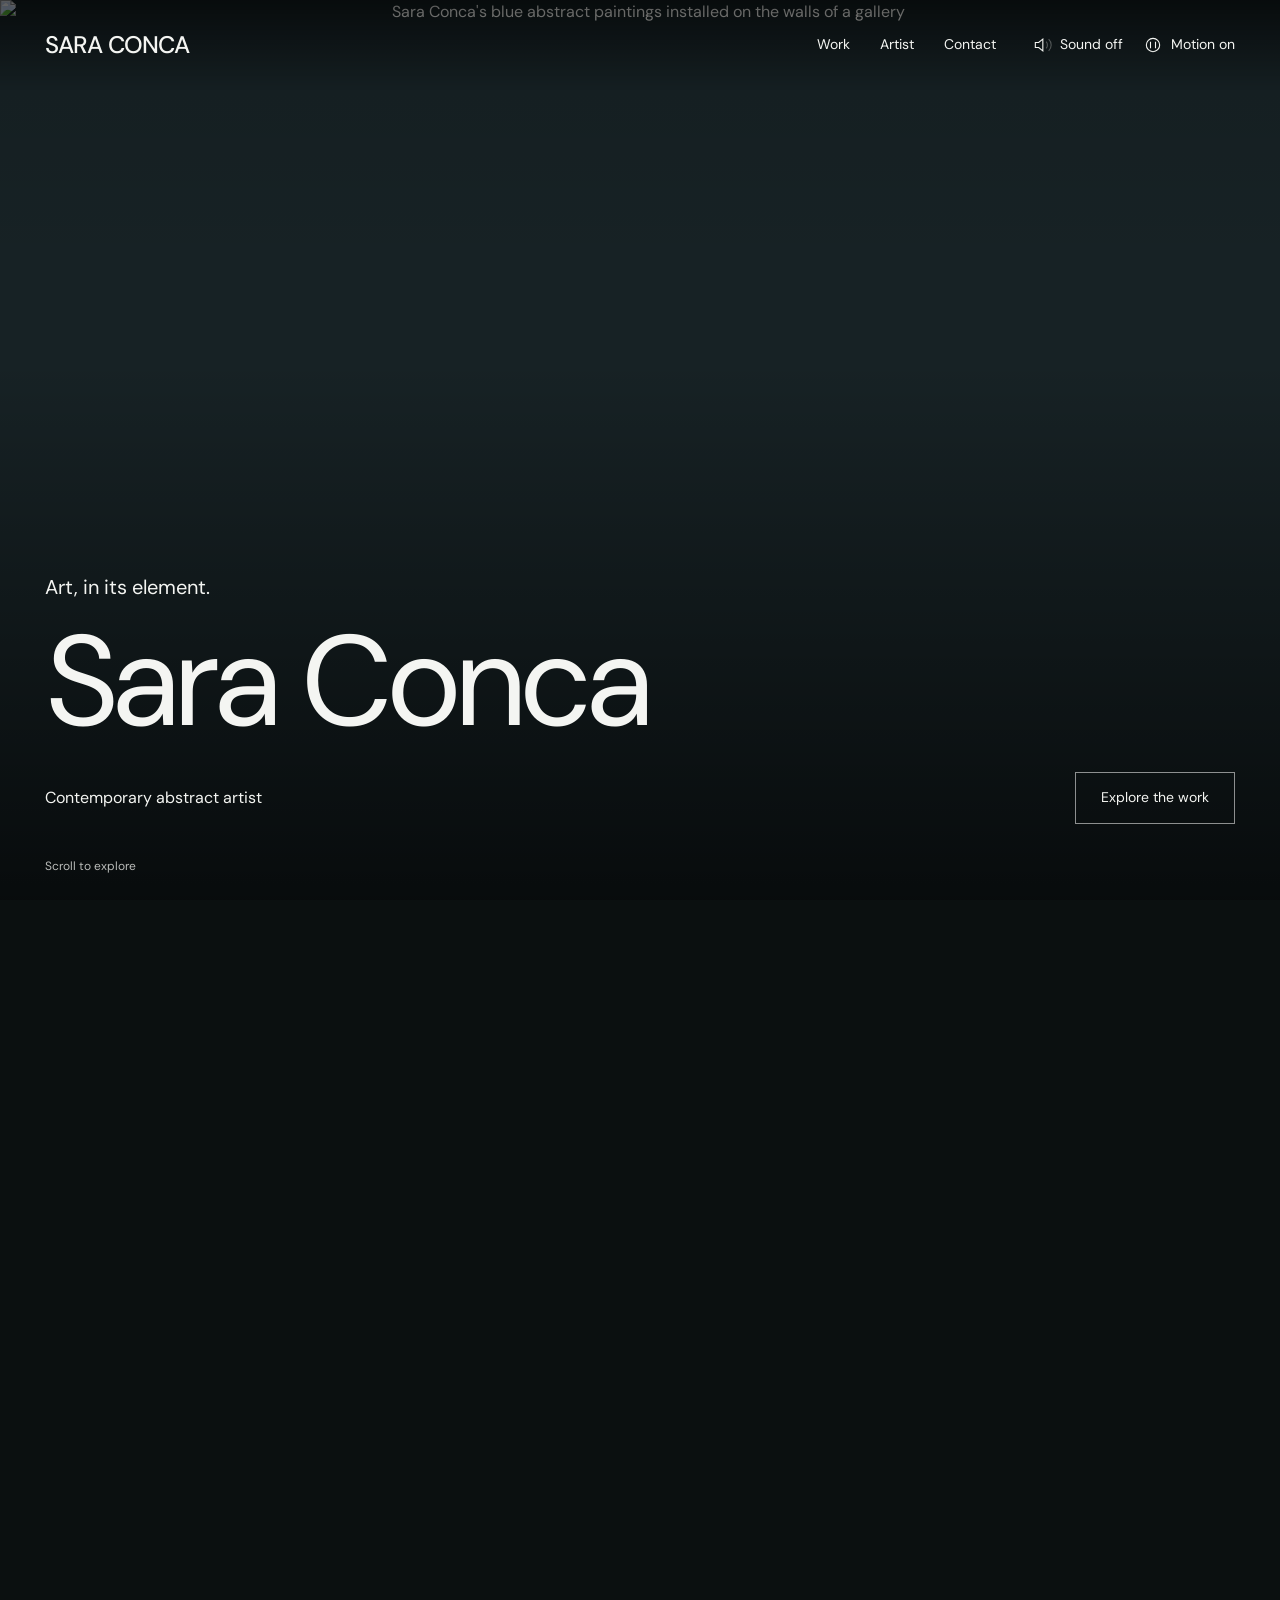
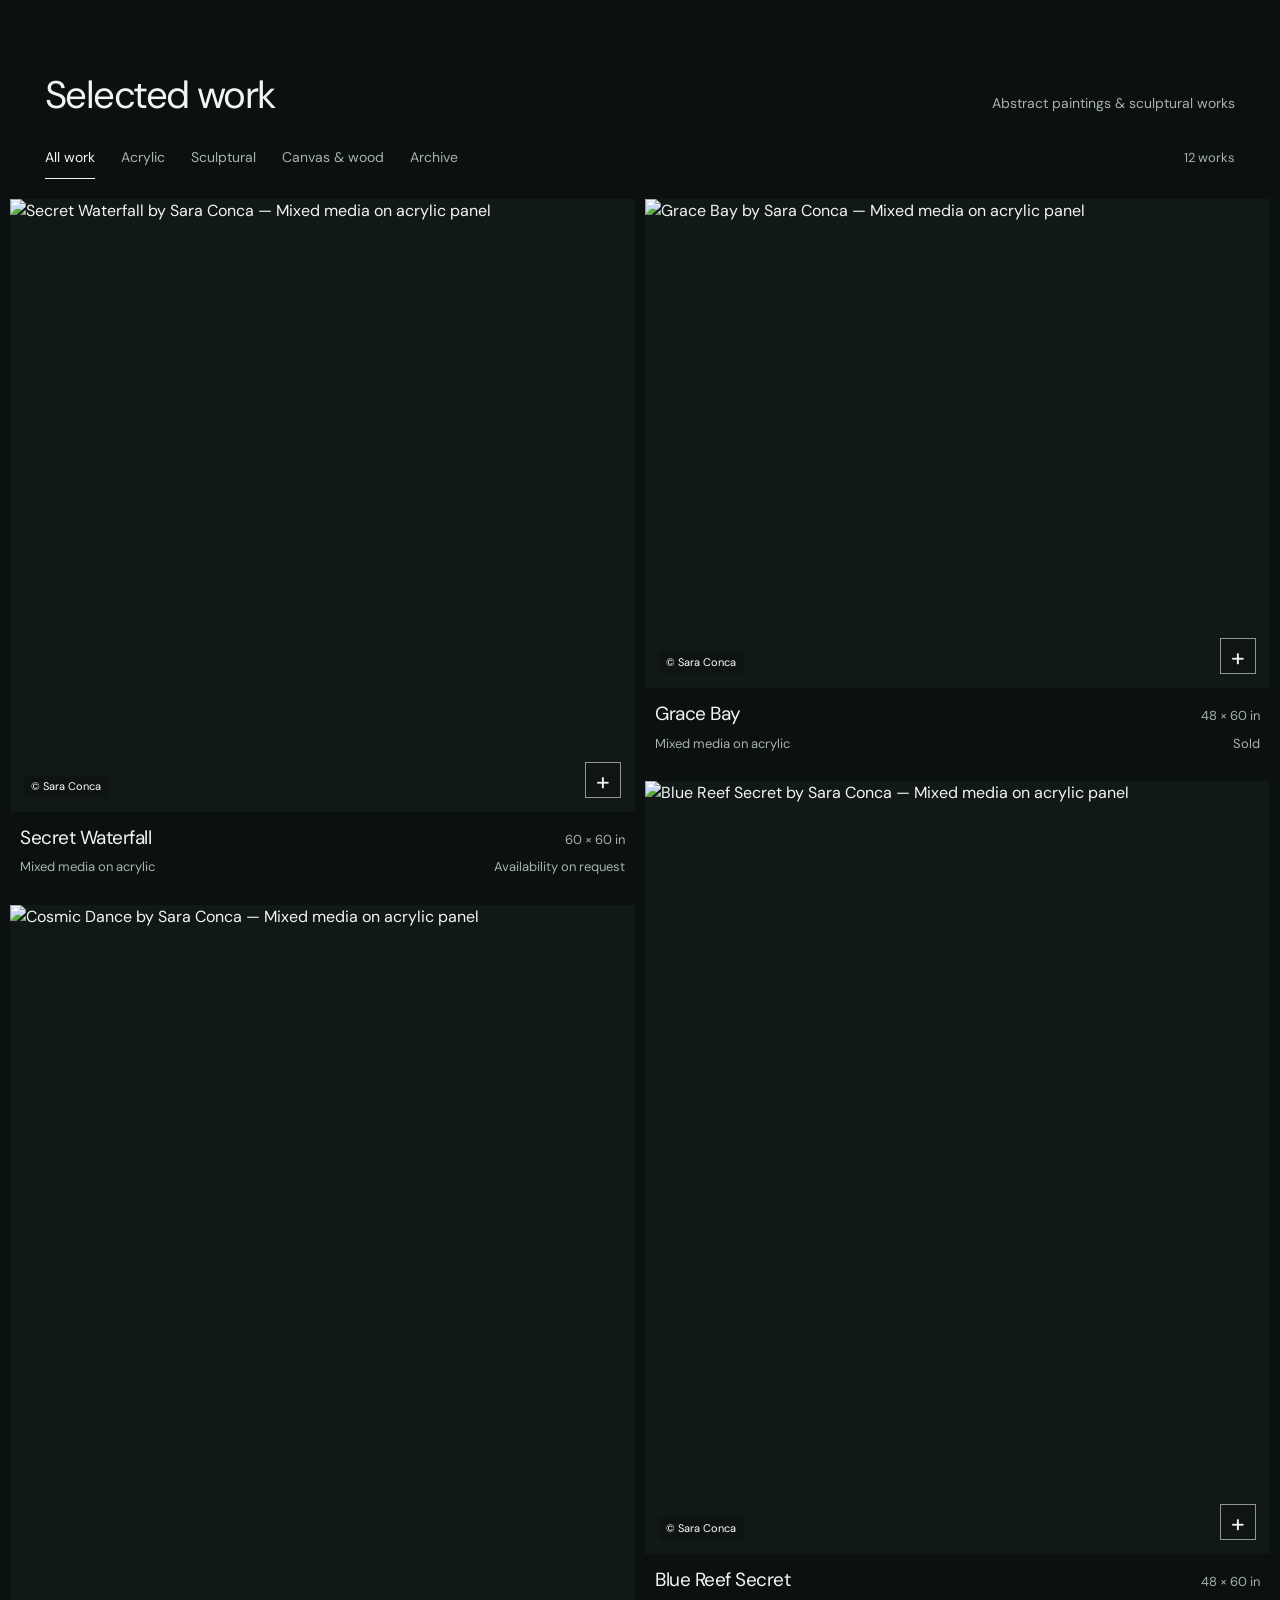
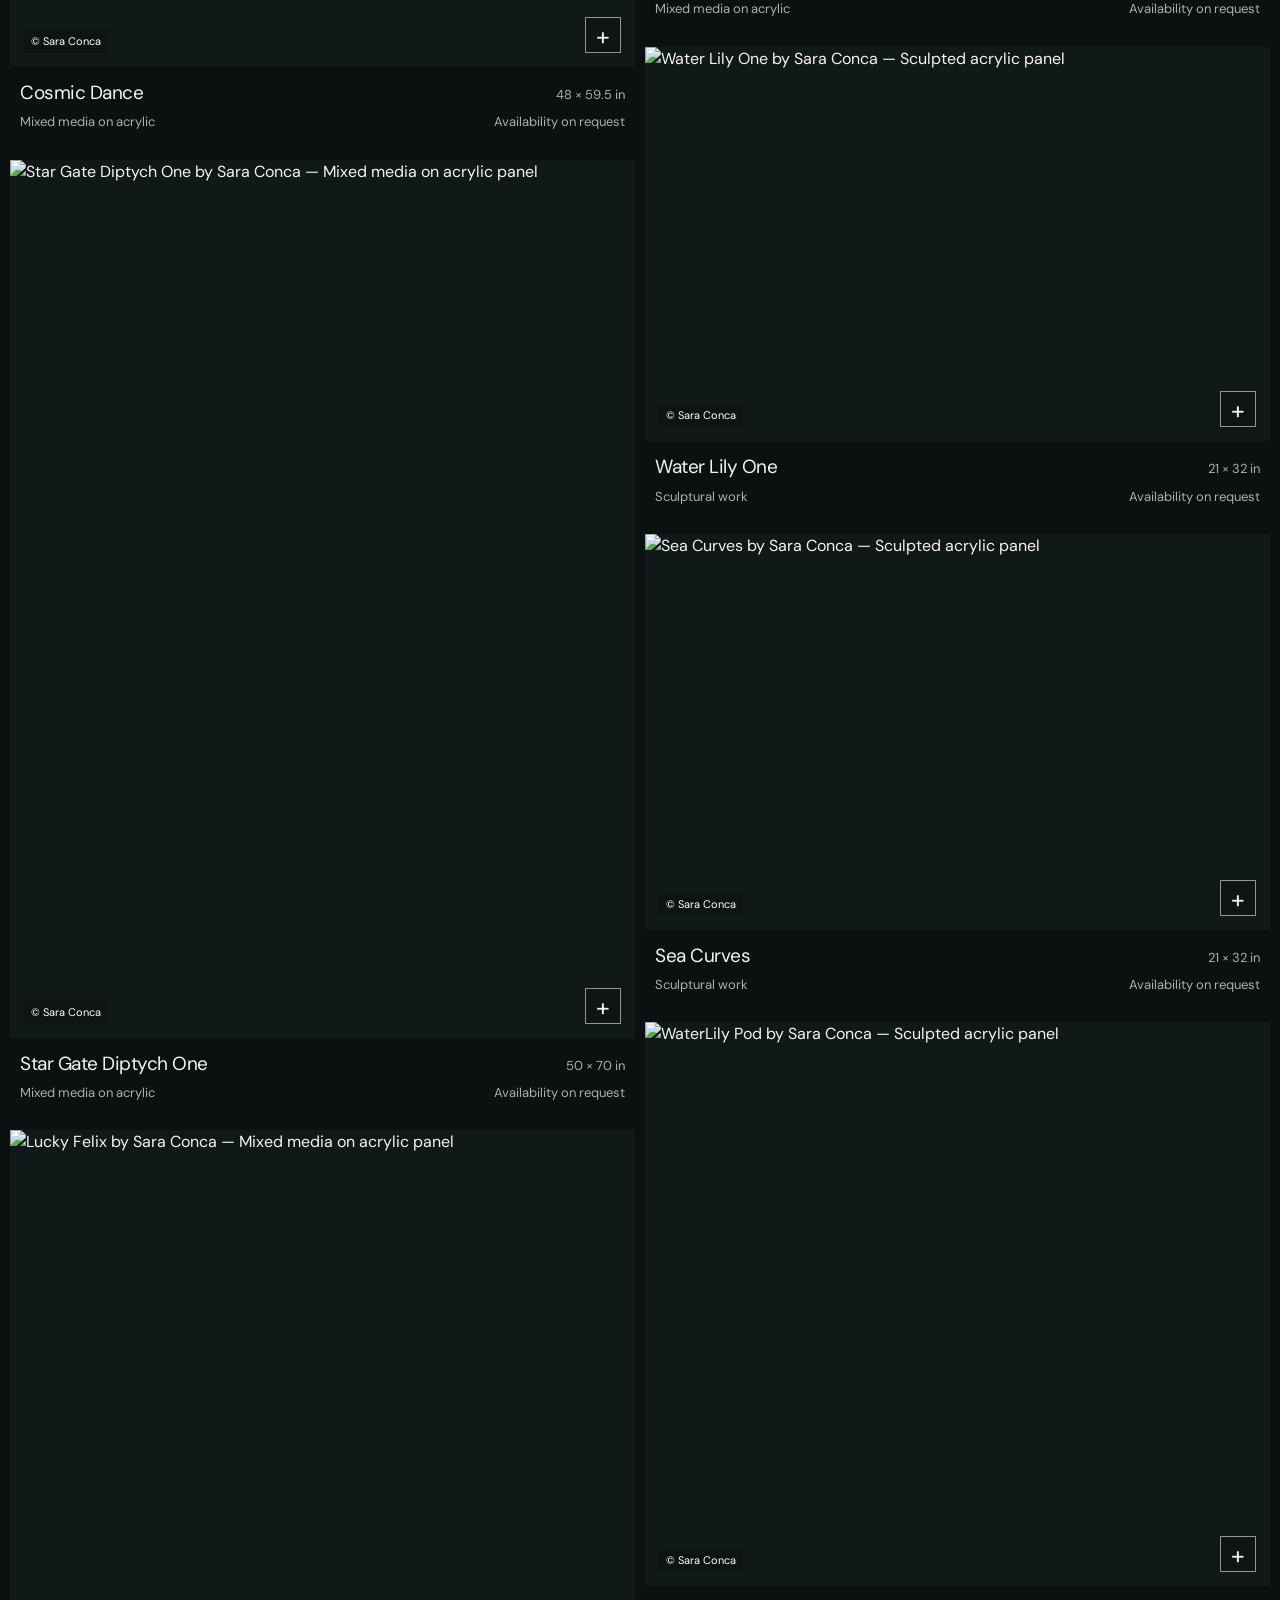
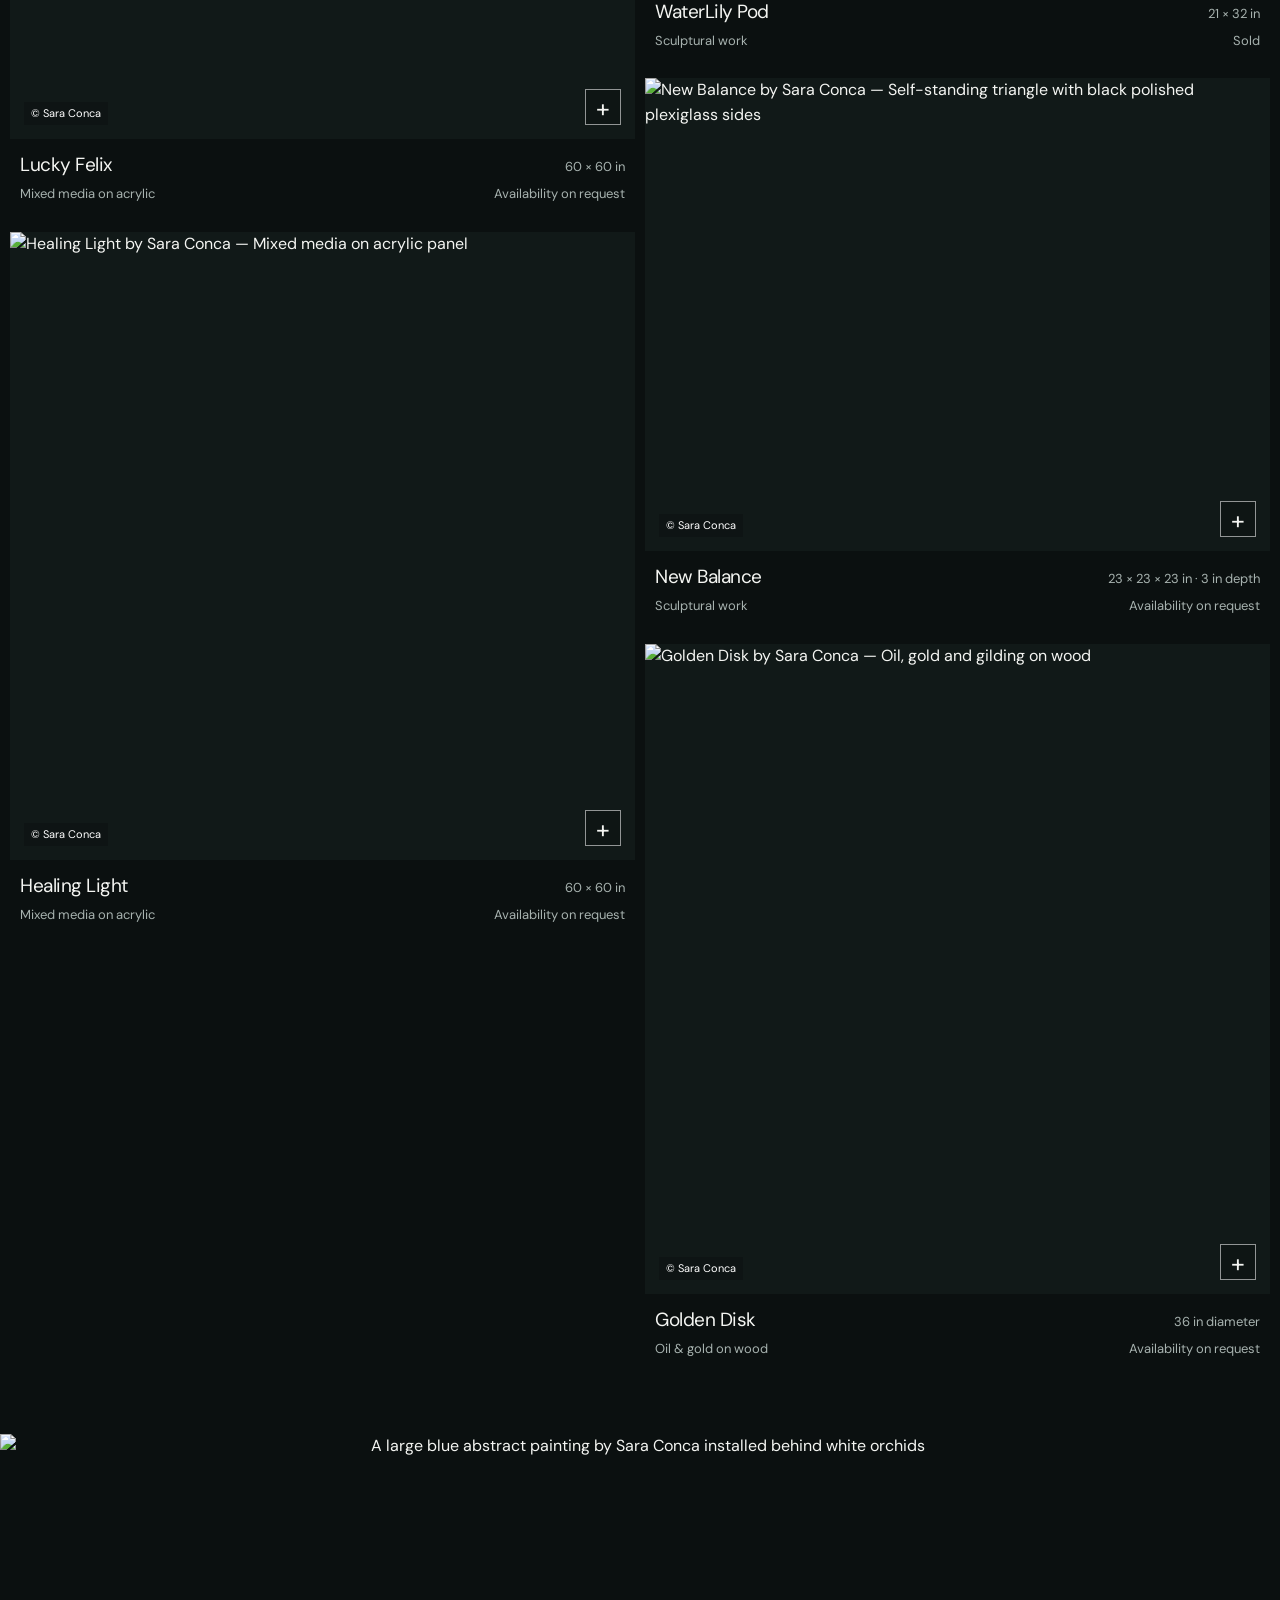
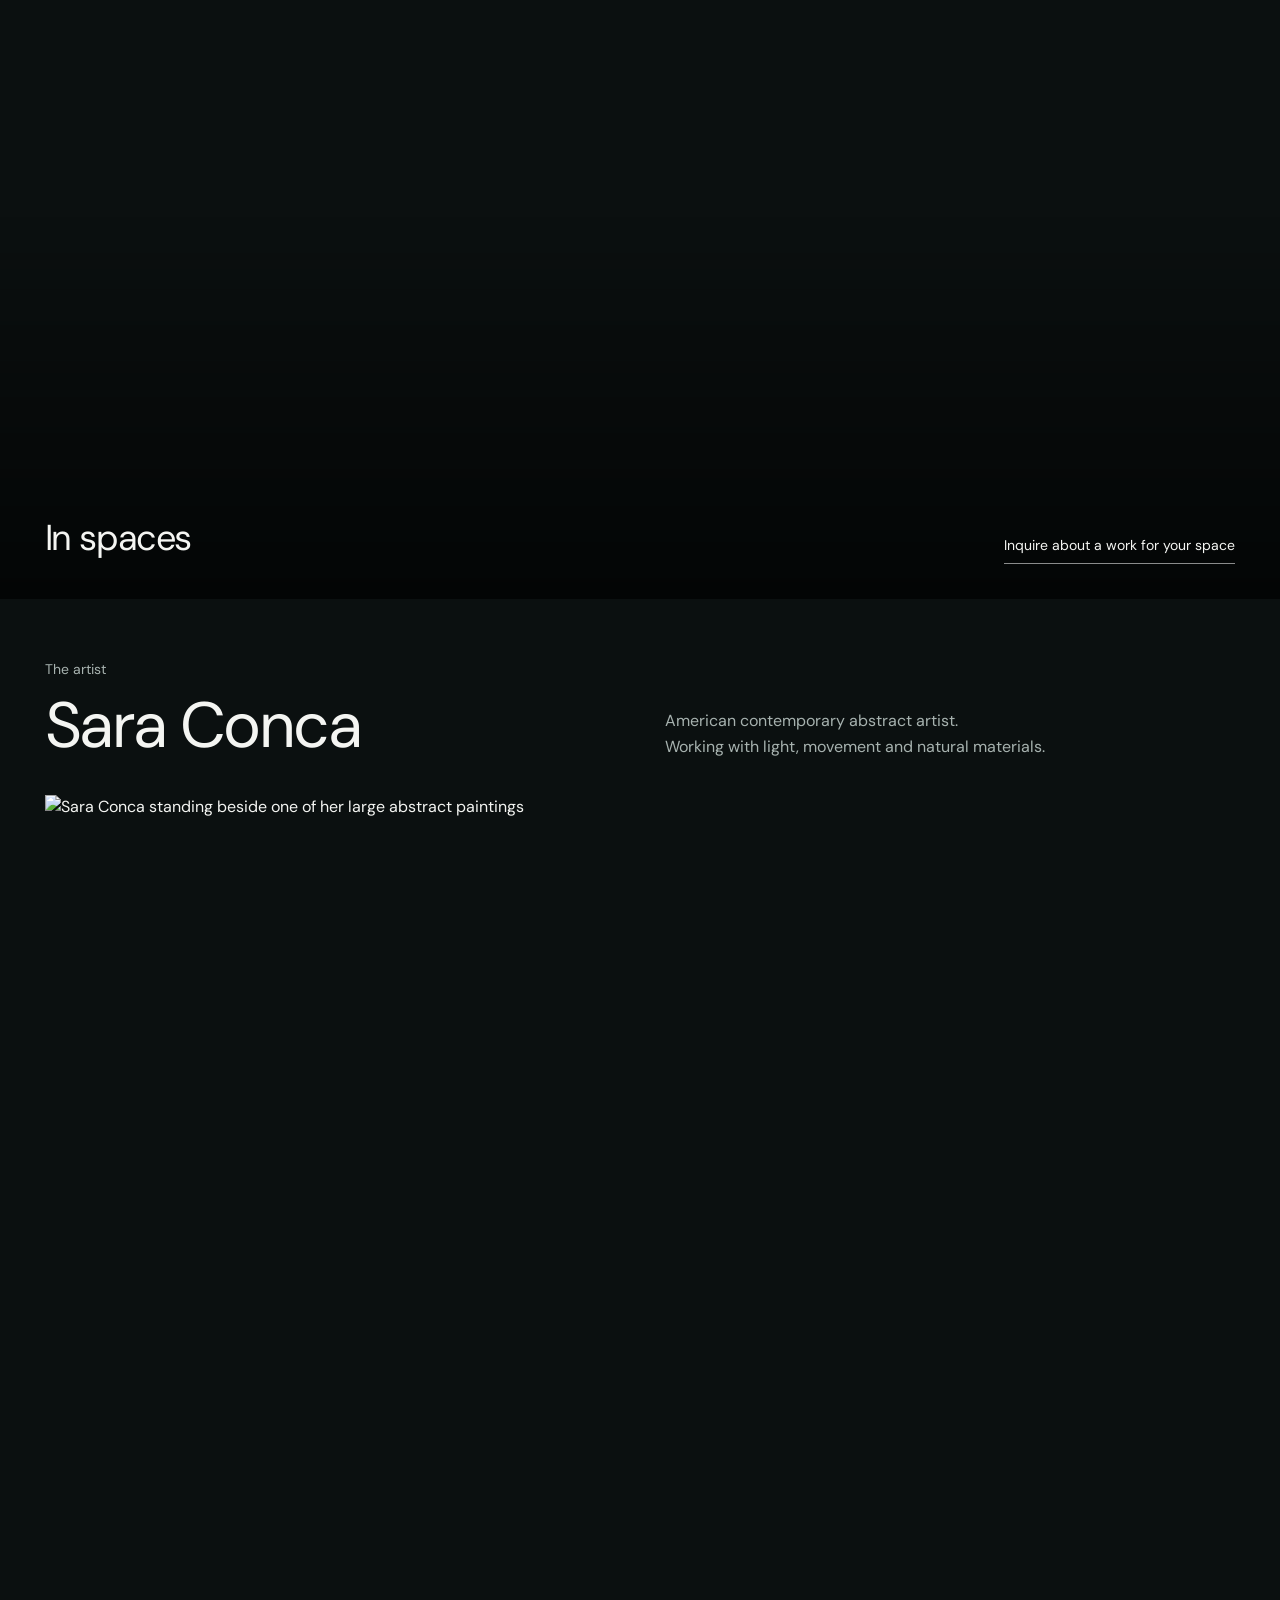
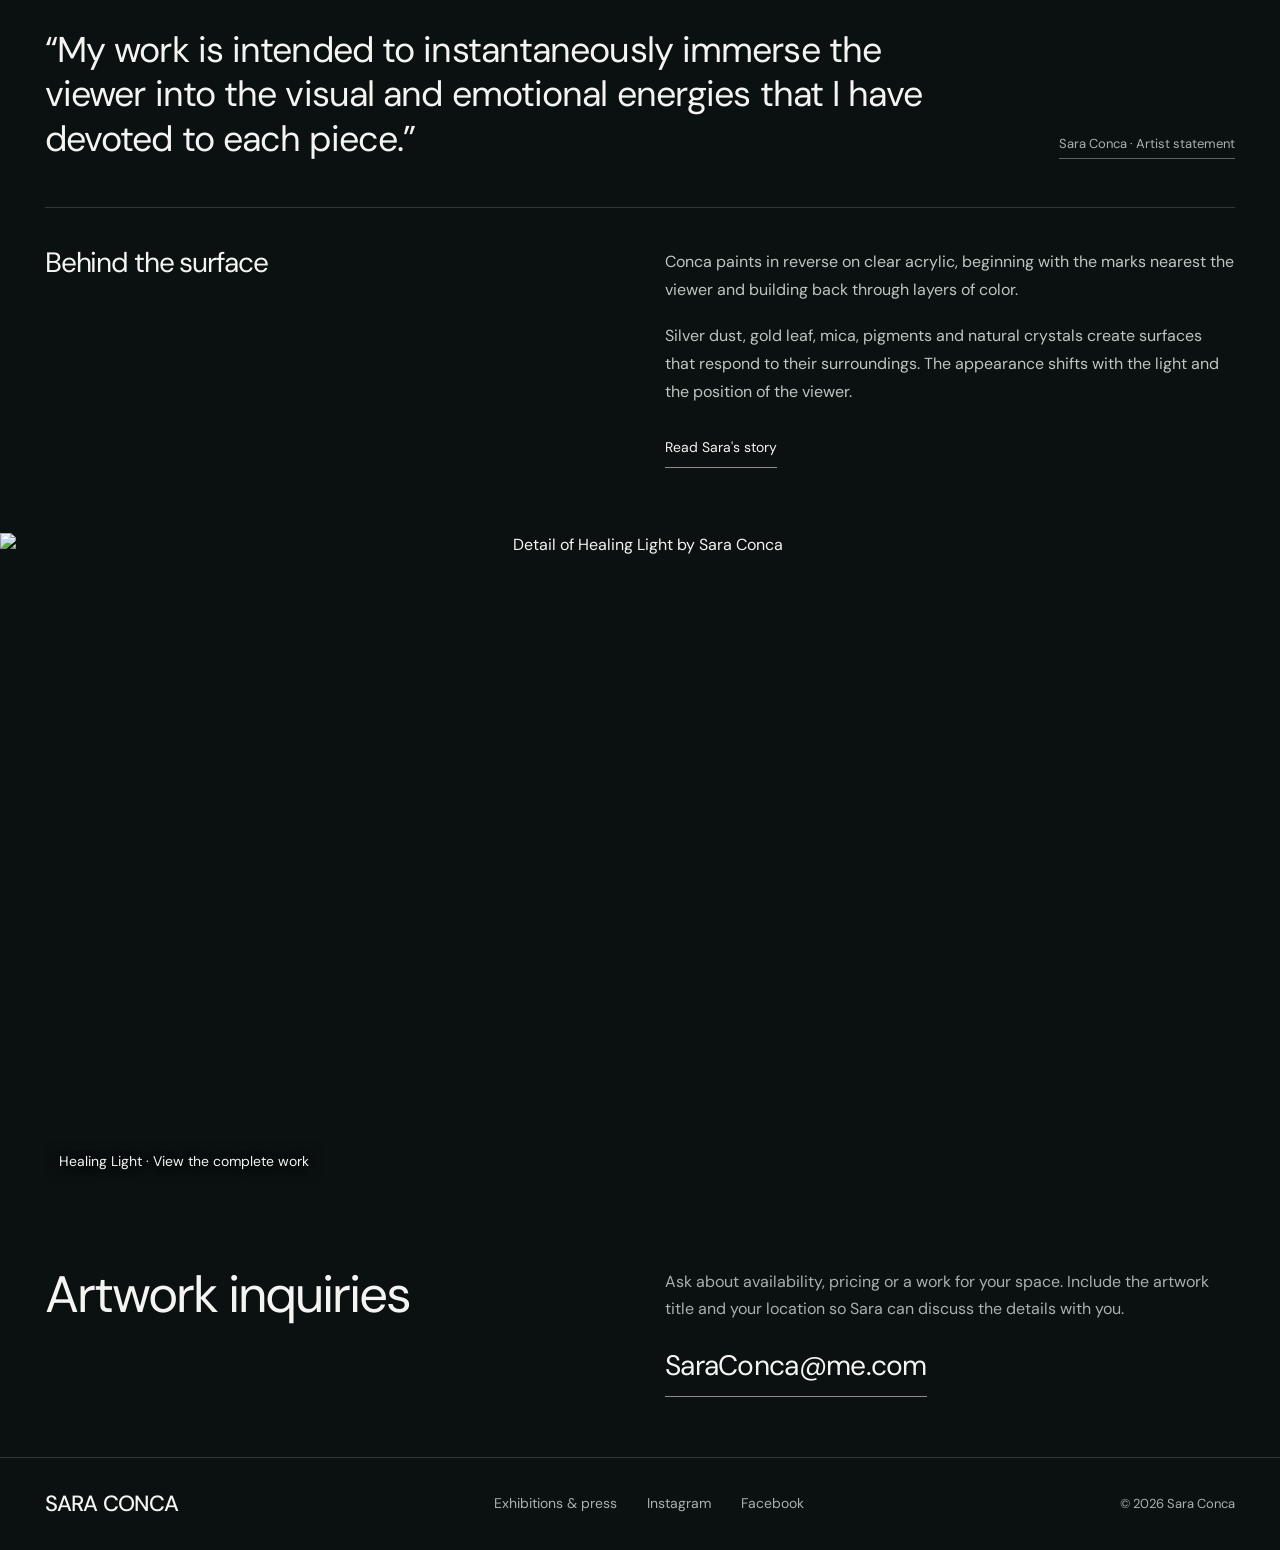
==== docs/index.html @ 4636fa5e "Add Sara Conca gallery preview and artwork pages" ====
<!doctype html>
<html lang="en" data-motion="on">
<head>
  <meta charset="UTF-8">
  <meta name="viewport" content="width=device-width, initial-scale=1">
  <meta name="theme-color" content="#0b1010">
  <title>Sara Conca | Contemporary Abstract & Mixed Media Art</title>
  <meta name="description" content="Explore contemporary abstract paintings, mixed media on acrylic and sculptural works by Sara Conca. View artwork details and inquire about availability.">
  <meta name="robots" content="noindex, follow">
  <meta property="og:title" content="Sara Conca | Contemporary Abstract & Mixed Media Art">
  <meta property="og:description" content="Explore Sara Conca's paintings, materials and installations. View individual works and inquire directly.">
  <meta property="og:type" content="website">
  <meta property="og:image" content="https://presidente49.github.io/sara-conca-gallery-preview/assets/artwork/installation.jpg">
  <meta property="og:url" content="https://presidente49.github.io/sara-conca-gallery-preview/">
  <meta name="twitter:card" content="summary_large_image">
  <link rel="icon" href="assets/favicon.svg" type="image/svg+xml">
  <link rel="preload" href="assets/artwork/installation.jpg" as="image" fetchpriority="high">
  <link rel="stylesheet" href="styles.css">
  <script type="module" src="app.js"></script>
</head>
<body>
  <a class="skip-link" href="#works">Skip to the work</a>
  <header class="site-header" id="site-header">
    <a class="wordmark" href="#top" aria-label="Sara Conca home">SARA CONCA</a>
    <nav class="desktop-nav" aria-label="Main navigation"><a href="#works">Work</a><a href="#artist">Artist</a><a href="#contact">Contact</a></nav>
    <div class="header-tools">
      <button class="sound-toggle" id="sound-toggle" aria-label="Play gallery soundtrack" aria-pressed="false"><svg viewBox="0 0 24 24" aria-hidden="true"><path d="M4 9v6h4l5 4V5L8 9H4Z"/><path class="sound-waves" d="M17 8c2 2 2 6 0 8m3-11c4 4 4 10 0 14"/></svg><span id="sound-label">Sound off</span></button>
      <button id="motion-toggle" class="motion-toggle" aria-pressed="true" aria-label="Turn motion off"><svg viewBox="0 0 24 24" aria-hidden="true"><circle cx="12" cy="12" r="8"/><path d="M9 8v8m6-8v8"/></svg><span id="motion-label">Motion on</span></button>
      <button class="menu-toggle" id="menu-toggle" aria-label="Open navigation" aria-expanded="false" aria-controls="mobile-menu"><span></span><span></span></button>
    </div>
  </header>
  <div class="mobile-menu" id="mobile-menu" hidden><nav aria-label="Mobile navigation"><a href="#works">Work</a><a href="#spaces">In spaces</a><a href="#artist">Artist</a><a href="#contact">Contact</a></nav><a class="menu-email" href="mailto:SaraConca@me.com">SaraConca@me.com</a></div>
  <audio id="gallery-audio" src="https://ai-music-tracks.s3.us-east-1.amazonaws.com/0ed4eb4f-34a0-4ff0-adc0-7a212fd0bb0c/fe0d83d9-fe20-415b-83ee-dce9fc2f7a02.mp3" preload="none" loop></audio>
  <span class="sr-only" id="audio-status" role="status" aria-live="polite"></span>

  <main id="top">
    <section class="journey" id="journey" aria-label="Enter Sara Conca's gallery">
      <div class="dream-stage" id="dream-stage">
        <button class="gallery-photo" id="opening-photo" data-photo="assets/artwork/installation.jpg" data-photo-title="Paintings in a gallery" aria-label="Open the full gallery photograph"><img id="gallery-opening" src="assets/artwork/installation.jpg" alt="Sara Conca's blue abstract paintings installed on the walls of a gallery" width="1600" height="1200" fetchpriority="high"></button>
        <div id="detail-layer" class="detail-layer" inert aria-hidden="true"><button class="hero-detail-button artwork-trigger" data-art="secret-waterfall" aria-label="View Secret Waterfall"><img id="detail-image" src="assets/artwork/secret-waterfall.jpg" alt="Detail of Secret Waterfall by Sara Conca" width="1600" height="1570"></button></div>
        <div class="hero-shade" aria-hidden="true"></div>
        <div class="opening-copy"><p>Art, in its element.</p><h1>Sara Conca</h1><div class="opening-bottom"><span>Contemporary abstract artist</span><a class="button button-light" href="#works">Explore the work</a></div></div>
        <div class="detail-copy" inert aria-hidden="true"><blockquote>“I want each piece to look like it’s alive.”</blockquote><a class="quote-credit" href="https://mmgart.com/post/1961-artist-interview-sara-conca" target="_blank" rel="noopener noreferrer">Sara Conca · Artist interview</a><div class="detail-caption"><span>Secret Waterfall · Detail</span><button class="artwork-trigger text-button" data-art="secret-waterfall" aria-label="View Secret Waterfall">View full painting</button></div></div>
        <span class="scroll-hint" aria-hidden="true">Scroll to explore</span>
      </div>
    </section>

    <section class="collection" id="works" aria-labelledby="collection-title">
      <div class="collection-heading"><h2 id="collection-title">Selected work</h2><p>Abstract paintings & sculptural works</p></div>
      <div class="collection-toolbar"><div class="filters" aria-label="Filter artwork"><button class="filter active" data-filter="all" aria-pressed="true">All work</button><button class="filter" data-filter="acrylic" aria-pressed="false">Acrylic</button><button class="filter" data-filter="sculptural" aria-pressed="false">Sculptural</button><button class="filter" data-filter="canvas" aria-pressed="false">Canvas & wood</button><button class="filter" data-filter="archive" aria-pressed="false">Archive</button></div><span class="collection-count" id="collection-count" role="status" aria-live="polite">12 works</span></div>
      <div class="artwork-grid" id="artwork-grid">
<article class="artwork-card" data-work="secret-waterfall"><a class="artwork-open" href="artworks/secret-waterfall.html" data-art="secret-waterfall" aria-label="View Secret Waterfall"><span class="artwork-wall"><img src="assets/artwork/secret-waterfall.jpg" alt="Secret Waterfall by Sara Conca — Mixed media on acrylic panel" width="1600" height="1570" loading="lazy" decoding="async"><span class="artwork-hover" aria-hidden="true">+</span></span></a><div class="artwork-caption"><h3>Secret Waterfall</h3><span>60 × 60 in</span></div><div class="artwork-subtitle"><span>Mixed media on acrylic</span><span>Availability on request</span></div></article>
<article class="artwork-card" data-work="cosmic-dance"><a class="artwork-open" href="artworks/cosmic-dance.html" data-art="cosmic-dance" aria-label="View Cosmic Dance"><span class="artwork-wall"><img src="assets/artwork/cosmic-dance.jpg" alt="Cosmic Dance by Sara Conca — Mixed media on acrylic panel" width="1312" height="1600" loading="lazy" decoding="async"><span class="artwork-hover" aria-hidden="true">+</span></span></a><div class="artwork-caption"><h3>Cosmic Dance</h3><span>48 × 59.5 in</span></div><div class="artwork-subtitle"><span>Mixed media on acrylic</span><span>Availability on request</span></div></article>
<article class="artwork-card" data-work="star-gate-diptych-one"><a class="artwork-open" href="artworks/star-gate-diptych-one.html" data-art="star-gate-diptych-one" aria-label="View Star Gate Diptych One"><span class="artwork-wall"><img src="assets/artwork/star-gate-diptych-one.jpg" alt="Star Gate Diptych One by Sara Conca — Mixed media on acrylic panel" width="1139" height="1600" loading="lazy" decoding="async"><span class="artwork-hover" aria-hidden="true">+</span></span></a><div class="artwork-caption"><h3>Star Gate Diptych One</h3><span>50 × 70 in</span></div><div class="artwork-subtitle"><span>Mixed media on acrylic</span><span>Availability on request</span></div></article>
<article class="artwork-card" data-work="lucky-felix"><a class="artwork-open" href="artworks/lucky-felix.html" data-art="lucky-felix" aria-label="View Lucky Felix"><span class="artwork-wall"><img src="assets/artwork/lucky-felix.jpg" alt="Lucky Felix by Sara Conca — Mixed media on acrylic panel" width="1600" height="1559" loading="lazy" decoding="async"><span class="artwork-hover" aria-hidden="true">+</span></span></a><div class="artwork-caption"><h3>Lucky Felix</h3><span>60 × 60 in</span></div><div class="artwork-subtitle"><span>Mixed media on acrylic</span><span>Availability on request</span></div></article>
<article class="artwork-card" data-work="healing-light"><a class="artwork-open" href="artworks/healing-light.html" data-art="healing-light" aria-label="View Healing Light"><span class="artwork-wall"><img src="assets/artwork/healing-light.jpg" alt="Healing Light by Sara Conca — Mixed media on acrylic panel" width="1593" height="1600" loading="lazy" decoding="async"><span class="artwork-hover" aria-hidden="true">+</span></span></a><div class="artwork-caption"><h3>Healing Light</h3><span>60 × 60 in</span></div><div class="artwork-subtitle"><span>Mixed media on acrylic</span><span>Availability on request</span></div></article>
<article class="artwork-card" data-work="grace-bay"><a class="artwork-open" href="artworks/grace-bay.html" data-art="grace-bay" aria-label="View Grace Bay"><span class="artwork-wall"><img src="assets/artwork/grace-bay.jpg" alt="Grace Bay by Sara Conca — Mixed media on acrylic panel" width="1600" height="1253" loading="lazy" decoding="async"><span class="artwork-hover" aria-hidden="true">+</span></span></a><div class="artwork-caption"><h3>Grace Bay</h3><span>48 × 60 in</span></div><div class="artwork-subtitle"><span>Mixed media on acrylic</span><span class="sold">Sold</span></div></article>
<article class="artwork-card" data-work="blue-reef-secret"><a class="artwork-open" href="artworks/blue-reef-secret.html" data-art="blue-reef-secret" aria-label="View Blue Reef Secret"><span class="artwork-wall"><img src="assets/artwork/blue-reef-secret.jpg" alt="Blue Reef Secret by Sara Conca — Mixed media on acrylic panel" width="1294" height="1600" loading="lazy" decoding="async"><span class="artwork-hover" aria-hidden="true">+</span></span></a><div class="artwork-caption"><h3>Blue Reef Secret</h3><span>48 × 60 in</span></div><div class="artwork-subtitle"><span>Mixed media on acrylic</span><span>Availability on request</span></div></article>
<article class="artwork-card" data-work="water-lily-one"><a class="artwork-open" href="artworks/water-lily-one.html" data-art="water-lily-one" aria-label="View Water Lily One"><span class="artwork-wall"><img src="assets/artwork/water-lily-one.jpg" alt="Water Lily One by Sara Conca — Sculpted acrylic panel" width="1600" height="1011" loading="lazy" decoding="async"><span class="artwork-hover" aria-hidden="true">+</span></span></a><div class="artwork-caption"><h3>Water Lily One</h3><span>21 × 32 in</span></div><div class="artwork-subtitle"><span>Sculptural work</span><span>Availability on request</span></div></article>
<article class="artwork-card" data-work="sea-curves"><a class="artwork-open" href="artworks/sea-curves.html" data-art="sea-curves" aria-label="View Sea Curves"><span class="artwork-wall"><img src="assets/artwork/sea-curves.jpg" alt="Sea Curves by Sara Conca — Sculpted acrylic panel" width="1599" height="1012" loading="lazy" decoding="async"><span class="artwork-hover" aria-hidden="true">+</span></span></a><div class="artwork-caption"><h3>Sea Curves</h3><span>21 × 32 in</span></div><div class="artwork-subtitle"><span>Sculptural work</span><span>Availability on request</span></div></article>
<article class="artwork-card" data-work="waterlily-pod"><a class="artwork-open" href="artworks/waterlily-pod.html" data-art="waterlily-pod" aria-label="View WaterLily Pod"><span class="artwork-wall"><img src="assets/artwork/waterlily-pod.jpg" alt="WaterLily Pod by Sara Conca — Sculpted acrylic panel" width="1600" height="1442" loading="lazy" decoding="async"><span class="artwork-hover" aria-hidden="true">+</span></span></a><div class="artwork-caption"><h3>WaterLily Pod</h3><span>21 × 32 in</span></div><div class="artwork-subtitle"><span>Sculptural work</span><span class="sold">Sold</span></div></article>
<article class="artwork-card" data-work="new-balance"><a class="artwork-open" href="artworks/new-balance.html" data-art="new-balance" aria-label="View New Balance"><span class="artwork-wall"><img src="assets/artwork/new-balance.jpg" alt="New Balance by Sara Conca — Self-standing triangle with black polished plexiglass sides" width="1600" height="1210" loading="lazy" decoding="async"><span class="artwork-hover" aria-hidden="true">+</span></span></a><div class="artwork-caption"><h3>New Balance</h3><span>23 × 23 × 23 in · 3 in depth</span></div><div class="artwork-subtitle"><span>Sculptural work</span><span>Availability on request</span></div></article>
<article class="artwork-card" data-work="golden-disk"><a class="artwork-open" href="artworks/golden-disk.html" data-art="golden-disk" aria-label="View Golden Disk"><span class="artwork-wall"><img src="assets/artwork/golden-disk.jpg" alt="Golden Disk by Sara Conca — Oil, gold and gilding on wood" width="1537" height="1600" loading="lazy" decoding="async"><span class="artwork-hover" aria-hidden="true">+</span></span></a><div class="artwork-caption"><h3>Golden Disk</h3><span>36 in diameter</span></div><div class="artwork-subtitle"><span>Oil &amp; gold on wood</span><span>Availability on request</span></div></article>
      </div>
      <noscript><p>Explore <a href="https://www.saraconcafineart.com/silver-dust-series">Sara's artwork gallery</a>.</p></noscript>
    </section>

    <section class="installation-band" id="spaces" aria-labelledby="spaces-title"><button data-photo="assets/artwork/installation-orchids.jpg" data-photo-title="Paintings in an interior" aria-label="Open the full installation photograph"><img src="assets/artwork/installation-orchids.jpg" alt="A large blue abstract painting by Sara Conca installed behind white orchids" width="1600" height="1230" loading="lazy"></button><div class="installation-caption"><h2 id="spaces-title">In spaces</h2><a href="mailto:SaraConca@me.com?subject=Art%20for%20my%20space">Inquire about a work for your space</a></div></section>

    <section class="artist" id="artist" aria-labelledby="artist-title">
      <div class="artist-intro"><span class="section-label">The artist</span><h2 id="artist-title">Sara Conca</h2><p>American contemporary abstract artist.<br>Working with light, movement and natural materials.</p></div>
      <div class="artist-portrait"><img src="assets/artwork/portrait.jpg" alt="Sara Conca standing beside one of her large abstract paintings" width="1600" height="1059" loading="lazy"></div>
      <div class="artist-statement"><blockquote>“My work is intended to instantaneously immerse the viewer into the visual and emotional energies that I have devoted to each piece.”</blockquote><a class="quote-credit" href="https://www.saraconcafineart.com/about" target="_blank" rel="noopener noreferrer">Sara Conca · Artist statement</a></div>
      <div class="process-story"><h3>Behind the surface</h3><div><p>Conca paints in reverse on clear acrylic, beginning with the marks nearest the viewer and building back through layers of color.</p><p>Silver dust, gold leaf, mica, pigments and natural crystals create surfaces that respond to their surroundings. The appearance shifts with the light and the position of the viewer.</p><a class="underlined-link" href="https://www.saraconcafineart.com/about" target="_blank" rel="noopener noreferrer">Read Sara's story</a></div></div>
    </section>

    <section class="closing-art" aria-label="Healing Light"><button class="artwork-trigger" data-art="healing-light" aria-label="View Healing Light"><img src="assets/artwork/healing-light.jpg" alt="Detail of Healing Light by Sara Conca" width="1593" height="1600" loading="lazy"><span>Healing Light · View the complete work</span></button></section>

    <section class="contact" id="contact" aria-labelledby="contact-title"><h2 id="contact-title">Artwork inquiries</h2><div><p>Ask about availability, pricing or a work for your space. Include the artwork title and your location so Sara can discuss the details with you.</p><a class="contact-email" href="mailto:SaraConca@me.com?subject=Artwork%20inquiry">SaraConca@me.com</a></div></section>
  </main>
  <footer class="site-footer"><a class="wordmark" href="#top">SARA CONCA</a><div><a href="https://www.saraconcafineart.com/press" target="_blank" rel="noopener noreferrer">Exhibitions & press</a><a href="https://www.instagram.com/saraconca/" target="_blank" rel="noopener noreferrer">Instagram</a><a href="https://www.facebook.com/SaraConcaArtist/" target="_blank" rel="noopener noreferrer">Facebook</a></div><span>© <span id="year">2026</span> Sara Conca</span></footer>

  <dialog class="art-viewer" id="art-viewer" aria-labelledby="viewer-title" closedby="any"><div class="viewer-shell"><div class="viewer-top"><span>Sara Conca</span><button id="viewer-close" class="viewer-close" aria-label="Close artwork viewer">Close <span aria-hidden="true">×</span></button></div><div class="viewer-content"><div class="viewer-image-wrap"><img id="viewer-image" alt=""></div><div class="viewer-info"><span class="viewer-number" id="viewer-number"></span><h2 id="viewer-title"></h2><p class="viewer-medium" id="viewer-medium"></p><p id="viewer-dimensions"></p><p class="viewer-status" id="viewer-status"></p><a class="viewer-inquire" id="viewer-inquire" href="mailto:SaraConca@me.com">Inquire about this work</a><a class="underlined-link" id="viewer-page" href="#works">Artwork details & link</a><div class="viewer-navigation"><button id="viewer-previous" aria-label="Previous artwork">Previous</button><button id="viewer-next" aria-label="Next artwork">Next</button></div></div></div></div></dialog>
</body>
</html>
---- docs/styles.css ----
@font-face {
  font-family: DM;
  src: url('assets/fonts/dm-sans.ttf') format('truetype');
  font-display: swap;
  font-weight: 400;
}
@font-face {
  font-family: DM;
  src: url('assets/fonts/dm-sans-medium.ttf') format('truetype');
  font-display: swap;
  font-weight: 500;
}
@font-face {
  font-family: DM;
  src: url('assets/fonts/dm-sans-semibold.ttf') format('truetype');
  font-display: swap;
  font-weight: 600;
}
:root {
  --bg: #0b1010;
  --fg: #f4f5f2;
  --muted: #a7b2af;
  --line: #ffffff29;
  --pad: clamp(20px, 3.5vw, 64px);
  color-scheme: dark;
  font-family: DM, 'Helvetica Neue', Arial, sans-serif;
}
* { box-sizing: border-box; }
html { scroll-behavior: smooth; scroll-padding-top: 85px; }
body { margin: 0; background: var(--bg); color: var(--fg); font-size: 16px; line-height: 1.55; -webkit-font-smoothing: antialiased; }
body:has(dialog[open]) { overflow: hidden; }
h1, h2, h3, p, blockquote { margin: 0; }
h1, h2, h3 { font-weight: 400; line-height: 1.05; letter-spacing: -.04em; }
a { color: inherit; text-decoration: none; }
button { color: inherit; font: inherit; background: none; border: 0; cursor: pointer; }
button, a { -webkit-tap-highlight-color: transparent; }
button:focus-visible, a:focus-visible { outline: 2px solid #fff; outline-offset: 5px; }
button:disabled { cursor: default; }
img { display: block; max-width: 100%; }
[hidden] { display: none !important; }
::selection { color: #0b1010; background: #b8cdd5; }
.sr-only { position: absolute; width: 1px; height: 1px; padding: 0; margin: -1px; overflow: hidden; clip-path: inset(50%); white-space: nowrap; border: 0; }
.skip-link { position: fixed; z-index: 100; left: 20px; top: 20px; padding: 12px; background: #fff; color: #000; transform: translateY(-180%); }
.skip-link:focus { transform: none; }
.wordmark { font-size: 24px; font-weight: 500; letter-spacing: -.035em; line-height: 1; white-space: nowrap; }
.site-header { position: absolute; top: 0; inset-inline: 0; z-index: 20; min-height: 90px; padding: 14px var(--pad); display: flex; gap: 36px; align-items: center; background: linear-gradient(#0009, transparent); }
.desktop-nav { margin-left: auto; display: flex; gap: 30px; align-items: center; font-size: 14px; }
.desktop-nav a { padding: 14px 0; }
.header-tools { display: flex; gap: 20px; align-items: center; }
.sound-toggle, .motion-toggle { display: flex; align-items: center; gap: 8px; min-height: 44px; padding: 0; font-size: 14px; }
.sound-toggle svg, .motion-toggle svg { width: 20px; height: 20px; fill: none; stroke: currentColor; stroke-width: 1.3; }
.sound-toggle[aria-pressed=false] .sound-waves { opacity: .3; }
.sound-toggle[aria-pressed=true] .sound-waves { opacity: 1; }
.motion-toggle:disabled { opacity: .5; }
.menu-toggle { display: none; width: 44px; height: 44px; padding: 10px; }
.menu-toggle span { width: 24px; height: 1px; display: block; background: currentColor; margin: 6px 0; transition: transform .25s; }
.menu-toggle[aria-expanded=true] span:first-child { transform: translateY(3.5px) rotate(45deg); }
.menu-toggle[aria-expanded=true] span:last-child { transform: translateY(-3.5px) rotate(-45deg); }
.mobile-menu { position: fixed; inset: 0; z-index: 19; background: #0b1010; padding: 130px var(--pad) 40px; display: flex; flex-direction: column; justify-content: space-between; }
.mobile-menu nav { display: flex; flex-direction: column; gap: 26px; font-size: 44px; line-height: 1.1; letter-spacing: -.04em; }
.menu-email { font-size: 16px; color: var(--muted); }
.journey { height: 180svh; min-height: 800px; position: relative; view-timeline: --gallery block; }
.dream-stage { position: sticky; top: 0; height: 100svh; min-height: 600px; overflow: hidden; isolation: isolate; background: #172225; }
.gallery-photo { position: absolute; inset: 0; width: 100%; height: 100%; padding: 0; }
#gallery-opening { width: 100%; height: 100%; object-fit: cover; object-position: center 52%; transform-origin: 35% 45%; }
.detail-layer { position: absolute; inset: 0; opacity: 0; pointer-events: none; }
.hero-detail-button { display: block; width: 100%; height: 100%; padding: 0; }
#dream-stage[data-detail-active=true] .detail-layer { pointer-events: auto; }
#detail-image { width: 100%; height: 100%; object-fit: cover; object-position: 50% 54%; }
.hero-shade { position: absolute; inset: 0; pointer-events: none; background: linear-gradient(180deg, #0002, transparent 30%, #0000 40%, #000a 100%); }
.opening-copy, .detail-copy { position: absolute; left: var(--pad); right: var(--pad); bottom: 76px; }
.opening-copy { pointer-events: none; }
.opening-copy p { font-size: 20px; margin-bottom: 16px; }
.opening-copy h1 { font-size: clamp(76px, 10vw, 170px); letter-spacing: -.06em; line-height: .98; }
.opening-bottom { display: flex; justify-content: space-between; align-items: center; gap: 30px; margin-top: 28px; font-size: 16px; }
.opening-copy a { pointer-events: auto; }
.button { display: inline-flex; justify-content: center; align-items: center; padding: 14px 25px; min-height: 50px; border: 1px solid #fff8; font-size: 14px; transition: background .25s, color .25s; }
.button:hover { background: #fff; color: #0b1010; }
.detail-copy { max-width: 800px; opacity: 0; }
.detail-copy blockquote { font-size: clamp(28px, 3.3vw, 54px); line-height: 1.15; letter-spacing: -.035em; max-width: 780px; }
.quote-credit { display: inline-block; font-size: 13px; color: var(--muted); margin-top: 20px; border-bottom: 1px solid #ffffff55; padding-bottom: 4px; }
.detail-copy .quote-credit { color: #efefef; }
.detail-caption { display: flex; justify-content: space-between; gap: 25px; align-items: center; border-top: 1px solid #ffffff55; margin-top: 50px; padding-top: 16px; font-size: 14px; }
.text-button { font-size: 14px; padding: 10px 0; border-bottom: 1px solid currentColor; }
.scroll-hint { position: absolute; bottom: 24px; left: var(--pad); font-size: 12px; opacity: .75; pointer-events: none; }
[inert] { pointer-events: none !important; }
@supports ((animation-timeline: view()) and (animation-range: entry)) {
  @media (prefers-reduced-motion: no-preference) {
    html:not([data-motion=off]) #gallery-opening { animation: gallery-approach auto linear both; animation-timeline: --gallery; animation-range: contain 0% contain 100%; }
    html:not([data-motion=off]) #detail-layer { animation: gallery-detail auto linear both; animation-timeline: --gallery; animation-range: contain 0% contain 100%; }
    html:not([data-motion=off]) .opening-copy { animation: opening-away auto linear both; animation-timeline: --gallery; animation-range: contain 0% contain 100%; }
    html:not([data-motion=off]) .detail-copy { animation: detail-caption-in auto linear both; animation-timeline: --gallery; animation-range: contain 0% contain 100%; }
  }
}
@keyframes gallery-approach { from { transform: scale(1) translate3d(0,0,0); } to { transform: scale(1.08) translate3d(-1.2%,-.6%,0); } }
@keyframes gallery-detail { 0%,30% { opacity: 0; } 75%,100% { opacity: 1; } }
@keyframes opening-away { 0%,20% { opacity: 1; } 45%,100% { opacity: 0; } }
@keyframes detail-caption-in { 0%,55% { opacity: 0; } 80%,100% { opacity: 1; } }
.collection { padding: 55px 0 30px; }
.collection-heading { padding: 0 var(--pad); display: flex; justify-content: space-between; align-items: baseline; gap: 25px; }
.collection-heading h2 { font-size: clamp(32px, 3vw, 50px); }
.collection-heading p { font-size: 14px; color: var(--muted); }
.collection-toolbar { display: flex; align-items: center; justify-content: space-between; gap: 20px; padding: 22px var(--pad) 20px; }
.filters { display: flex; align-items: center; gap: 26px; }
.filter { padding: 10px 0; font-size: 14px; color: var(--muted); position: relative; white-space: nowrap; }
.filter.active { color: var(--fg); }
.filter.active::after { content: ''; position: absolute; left: 0; right: 0; bottom: 0; height: 1px; background: currentColor; }
.collection-count { font-size: 13px; color: var(--muted); white-space: nowrap; }
.artwork-grid { columns: 2; column-gap: 10px; padding: 0 10px; }
.artwork-card { min-width: 0; break-inside: avoid; margin-bottom: 28px; }
.artwork-open { display: block; width: 100%; text-align: left; padding: 0; }
.artwork-wall { width: 100%; display: block; position: relative; overflow: hidden; background: #111918; }
.artwork-wall img { width: 100%; height: auto; display: block; transition: opacity .3s; }
.artwork-open:hover img { opacity: .92; }
.artwork-hover { position: absolute; right: 14px; bottom: 14px; display: grid; place-items: center; width: 36px; height: 36px; border: 1px solid #ffffff8c; background: #0b101066; font-size: 25px; font-weight: 400; }
.artwork-caption { display: flex; justify-content: space-between; align-items: baseline; gap: 18px; padding: 15px 10px 0; }
.artwork-caption h3 { font-size: 19px; letter-spacing: -.025em; line-height: 1.2; }
.artwork-caption>span { font-size: 13px; color: var(--muted); white-space: nowrap; }
.artwork-subtitle { display: flex; gap: 20px; justify-content: space-between; padding: 7px 10px 0; font-size: 13px; line-height: 1.5; color: var(--muted); }
.installation-band { position: relative; margin-top: 45px; }
.installation-band>button { display: block; padding: 0; width: 100%; }
.installation-band img { width: 100%; height: min(85svh,950px); object-fit: cover; object-position: center; }
.installation-band::after { content: ''; position: absolute; inset: 50% 0 0; background: linear-gradient(transparent,#000a); pointer-events: none; }
.installation-caption { position: absolute; z-index: 1; left: var(--pad); right: var(--pad); bottom: 35px; display: flex; gap: 30px; align-items: baseline; justify-content: space-between; pointer-events: none; }
.installation-caption h2 { font-size: 36px; }
.installation-caption a { pointer-events: auto; font-size: 14px; border-bottom: 1px solid #ffffff88; padding-bottom: 6px; }
.artist { padding: 60px var(--pad) 65px; }
.artist-intro { display: grid; grid-template-columns: 1fr 1fr; gap: 12px 50px; align-items: end; margin-bottom: 35px; }
.section-label { font-size: 14px; color: var(--muted); grid-column: 1/-1; }
.artist-intro h2 { font-size: clamp(42px,5vw,74px); }
.artist-intro p { font-size: 16px; color: var(--muted); line-height: 1.6; }
.artist-portrait img { width: 100%; height: auto; }
.artist-statement { display: grid; grid-template-columns: 1fr 260px; align-items: end; gap: 45px; padding: 45px 0; border-bottom: 1px solid var(--line); }
.artist-statement blockquote { max-width: 950px; font-size: clamp(24px,2.8vw,42px); line-height: 1.25; letter-spacing: -.025em; }
.artist-statement .quote-credit { justify-self: end; margin-bottom: 3px; }
.process-story { display: grid; grid-template-columns: 1fr 1fr; gap: 50px; padding-top: 40px; }
.process-story h3 { font-size: 28px; }
.process-story p { font-size: 16px; line-height: 1.75; color: #bec6c1; max-width: 650px; margin-bottom: 18px; }
.underlined-link { display: inline-block; border-bottom: 1px solid #ffffff88; padding: 8px 0; font-size: 14px; margin-top: 5px; }
.closing-art button { display: block; position: relative; width: 100%; padding: 0; }
.closing-art img { width: 100%; height: 75svh; max-height: 900px; min-height: 420px; object-fit: cover; object-position: 50% 60%; }
.closing-art span { position: absolute; bottom: 25px; left: var(--pad); font-size: 14px; text-shadow: 0 1px 9px #000; background: #0b101080; padding: 10px 14px; }
.contact { padding: 60px var(--pad); display: grid; grid-template-columns: 1fr 1fr; gap: 50px; border-bottom: 1px solid var(--line); }
.contact h2 { font-size: clamp(36px,4vw,64px); }
.contact p { font-size: 16px; line-height: 1.7; color: var(--muted); }
.contact-email { display: inline-block; font-size: clamp(20px,2.2vw,32px); letter-spacing: -.025em; border-bottom: 1px solid #ffffff88; margin-top: 22px; padding-bottom: 8px; }
.site-footer { padding: 35px var(--pad); display: flex; justify-content: space-between; align-items: center; gap: 35px; font-size: 13px; color: var(--muted); }
.site-footer .wordmark { font-size: 22px; color: var(--fg); }
.site-footer>div { display: flex; gap: 30px; font-size: 14px; }
.art-viewer { position: fixed; inset: 0; width: 100vw; max-width: none; height: 100svh; max-height: none; margin: 0; padding: 0; border: 0; color: var(--fg); background: #080c0c; }
.art-viewer::backdrop { background: #080c0c; }
.viewer-shell { padding: 16px 24px 24px; height: 100%; display: flex; flex-direction: column; overflow: hidden; }
.viewer-top { display: flex; align-items: center; justify-content: space-between; gap: 25px; font-size: 16px; border-bottom: 1px solid var(--line); padding-bottom: 12px; }
.viewer-close { display: flex; align-items: center; gap: 20px; min-height: 44px; padding: 0; font-size: 14px; }
.viewer-close span { font-size: 30px; line-height: 1; }
.viewer-content { flex: 1; min-height: 0; display: grid; grid-template-columns: minmax(0,1fr) 270px; grid-template-rows: minmax(0,1fr); gap: 40px; padding-top: 24px; }
.viewer-image-wrap { min-width: 0; height: 100%; min-height: 0; overflow: hidden; display: grid; place-items: center; position: relative; isolation: isolate; background: #111b1b; }
.viewer-image-wrap::before { content: ''; position: absolute; inset: -35px; z-index: -1; background: linear-gradient(#080c0c77,#080c0c77), var(--art-backdrop) center/cover; filter: blur(32px); opacity: .5; }
.viewer-image-wrap::after { content: 'Sara Conca · Reproduction by permission'; position: absolute; bottom: 7px; left: 12px; font-size: 10px; color: #d7ddda; pointer-events: none; }
.viewer-image-wrap img { position: absolute; left: 16px; top: 16px; width: calc(100% - 32px); height: calc(100% - 40px); max-height: none; object-fit: contain; filter: drop-shadow(0 12px 24px #0008); }
.artwork-wall::after { content: '© Sara Conca'; position: absolute; left: 14px; bottom: 14px; font-size: 11px; color: #fff; background: #0b101077; padding: 3px 7px; pointer-events: none; }
.media-rights-note { position: fixed; bottom: 20px; left: 50%; transform: translateX(-50%); width: max-content; max-width: calc(100% - 32px); padding: 12px 18px; background: #182321; color: #fff; border: 1px solid #ffffff40; font-size: 13px; z-index: 120; }
@media (hover:hover) and (prefers-reduced-motion:no-preference) {
  .viewer-image-wrap img { transition: transform .65s cubic-bezier(.2,.65,.25,1); }
  html:not([data-motion=off]) .viewer-image-wrap:hover img { transform: scale(1.025); }
}
.viewer-info { display: flex; flex-direction: column; justify-content: center; padding-right: 10px; }
.viewer-number { font-size: 13px; color: var(--muted); }
.viewer-info h2 { font-size: 32px; line-height: 1.08; margin: 18px 0 22px; }
.viewer-info p { font-size: 14px; line-height: 1.65; color: var(--muted); }
.viewer-info .viewer-medium { margin-bottom: 12px; }
.viewer-info .viewer-status { margin-top: 20px; }
.viewer-inquire { display: inline-flex; align-items: center; justify-content: center; min-height: 50px; background: var(--fg); color: #080c0c; font-size: 14px; padding: 12px; margin-top: 35px; }
.viewer-navigation { display: flex; justify-content: space-between; gap: 15px; margin-top: 30px; }
.viewer-navigation button { padding: 12px 0; min-height: 44px; font-size: 14px; border-bottom: 1px solid #ffffff66; }
.viewer-navigation button:disabled { opacity: .3; }
html[data-motion=off] { scroll-behavior: auto; }
html[data-motion=off] .journey { height: 100svh; min-height: 600px; }
html[data-motion=off] #gallery-opening { transform: none; animation: none; }
html[data-motion=off] #detail-layer, html[data-motion=off] .detail-copy { opacity: 0; animation: none; }
html[data-motion=off] .opening-copy { opacity: 1; animation: none; }
@media (max-width:1100px) {
  .site-header { gap: 25px; }
  .desktop-nav { gap: 20px; }
  .header-tools { gap: 15px; }
  .artist-statement { grid-template-columns: 1fr; gap: 10px; }
  .artist-statement .quote-credit { justify-self: start; }
  .site-footer { flex-wrap: wrap; gap: 25px; }
  .site-footer>span { margin-left: auto; }
}
@media (max-width:900px) {
  :root { --pad: 20px; }
  html { scroll-padding-top: 20px; }
  .site-header { min-height: 80px; padding-block: 14px; gap: 10px; }
  .wordmark { font-size: 21px; }
  .desktop-nav { display: none; }
  .header-tools { margin-left: auto; gap: 10px; }
  .sound-toggle { gap: 6px; }
  .sound-toggle svg { width: 18px; height: 18px; }
  .motion-toggle { width: 30px; justify-content: center; }
  .motion-toggle svg { width: 21px; height: 21px; }
  #motion-label { display: none; }
  .menu-toggle { display: block; }
  .journey { height: 180svh; min-height: 1000px; }
  .dream-stage { min-height: 600px; }
  #gallery-opening { object-position: 24% center; }
  #detail-image { object-position: 47% center; }
  .opening-copy, .detail-copy { bottom: 70px; }
  .opening-copy p { font-size: 18px; margin-bottom: 15px; }
  .opening-copy h1 { font-size: clamp(59px,13vw,108px); }
  .opening-bottom { margin-top: 25px; font-size: 14px; align-items: start; gap: 20px; }
  .opening-bottom>span { max-width: 150px; }
  .button { padding: 12px 18px; min-height: 48px; white-space: nowrap; }
  .detail-copy blockquote { font-size: 32px; line-height: 1.18; }
  .detail-caption { margin-top: 35px; gap: 20px; align-items: end; font-size: 13px; }
  .detail-caption>span { max-width: 140px; }
  .text-button { font-size: 14px; white-space: nowrap; }
  .collection { padding-top: 35px; }
  .collection-heading { display: block; }
  .collection-heading h2 { font-size: 32px; }
  .collection-heading p { font-size: 14px; margin-top: 10px; }
  .collection-toolbar { display: block; padding: 12px var(--pad) 15px; }
  .filters { overflow-x: auto; gap: 24px; scrollbar-width: none; padding-bottom: 4px; }
  .filters::-webkit-scrollbar { display: none; }
  .filter { flex-shrink: 0; }
  .collection-count { display: block; margin-top: 8px; font-size: 13px; }
  .artwork-grid { gap: 25px 8px; padding-inline: 8px; }
  .artwork-caption { display: block; padding: 12px 4px 0; }
  .artwork-caption h3 { font-size: 18px; }
  .artwork-caption>span { display: block; margin-top: 5px; }
  .artwork-subtitle { padding: 5px 4px 0; font-size: 13px; gap: 12px; flex-wrap: wrap; }
  .artwork-hover { width: 30px; height: 30px; bottom: 10px; right: 10px; font-size: 22px; }
  .installation-band { margin-top: 15px; }
  .installation-band img { height: 80svh; min-height: 550px; object-position: 52% center; }
  .installation-caption { bottom: 25px; display: block; }
  .installation-caption h2 { font-size: 32px; margin-bottom: 15px; }
  .installation-caption a { font-size: 14px; }
  .artist { padding-block: 35px 40px; }
  .artist-intro { display: block; margin-bottom: 25px; }
  .section-label { display: block; font-size: 14px; margin-bottom: 15px; }
  .artist-intro h2 { font-size: 44px; margin-bottom: 20px; }
  .artist-intro p { font-size: 16px; }
  .artist-portrait { margin-inline: calc(-1 * var(--pad)); }
  .artist-statement { display: block; padding-block: 30px; }
  .artist-statement blockquote { font-size: 25px; line-height: 1.3; }
  .artist-statement .quote-credit { font-size: 13px; margin-top: 20px; }
  .process-story { display: block; padding-top: 30px; }
  .process-story h3 { font-size: 25px; margin-bottom: 20px; }
  .process-story p { font-size: 16px; }
  .closing-art img { height: 75svh; min-height: 450px; }
  .closing-art span { font-size: 13px; right: var(--pad); width: fit-content; }
  .contact { display: block; padding-block: 35px 40px; }
  .contact h2 { font-size: 36px; margin-bottom: 25px; }
  .contact p { font-size: 16px; }
  .contact p br { display: none; }
  .contact-email { font-size: 23px; margin-top: 25px; }
  .site-footer { display: block; padding-block: 30px; font-size: 13px; }
  .site-footer>div { display: flex; flex-wrap: wrap; gap: 16px 25px; margin: 25px 0; font-size: 14px; }
  .site-footer .wordmark { font-size: 22px; }
  .viewer-shell { padding: 12px 16px 20px; }
  .viewer-top { font-size: 15px; }
  .viewer-close { font-size: 14px; }
  .viewer-content { display: flex; flex-direction: column; gap: 20px; padding-top: 18px; overflow-y: auto; }
  .viewer-image-wrap { flex-shrink: 0; height: 54svh; min-height: 270px; }
  .viewer-image-wrap img { max-height: 100%; }
  .viewer-info { padding: 0 0 10px; }
  .viewer-info h2 { font-size: 28px; margin: 12px 0 20px; }
  .viewer-info .viewer-status { margin-top: 12px; }
  .viewer-inquire { margin-top: 22px; font-size: 14px; }
  .viewer-navigation { margin-top: 15px; }
}
@media (max-width:580px) {
  .artwork-grid { columns: 1; padding-inline: 0; }
  .artwork-card { margin-bottom: 25px; }
  .artwork-caption { display: flex; padding: 13px var(--pad) 0; gap: 15px; }
  .artwork-caption>span { margin-top: 0; font-size: 13px; }
  .artwork-subtitle { padding-inline: var(--pad); gap: 12px; }
  .artwork-caption h3 { font-size: 19px; }
  .opening-copy h1 { font-size: 15vw; }
}
@media (max-width:370px) {
  :root { --pad: 16px; }
  .wordmark { font-size: 19px; }
  .header-tools { gap: 6px; }
  .sound-toggle { font-size: 13px; gap: 4px; }
  .motion-toggle { width: 25px; }
  .menu-toggle { width: 36px; padding-inline: 6px; }
  .opening-bottom { display: block; }
  .opening-bottom>span { display: block; max-width: none; margin-bottom: 20px; }
  .detail-copy blockquote { font-size: 28px; }
  .detail-caption { display: block; }
  .detail-caption>span { max-width: none; }
  .detail-caption .text-button { display: block; margin-top: 15px; }
  .artwork-caption { display: block; }
  .artwork-caption>span { margin-top: 6px; }
}
@media (prefers-reduced-motion:reduce) {
  html { scroll-behavior: auto; }
  *, *::before, *::after { animation: none !important; transition: none !important; }
  .journey { height: 100svh; min-height: 600px; }
  #gallery-opening { transform: none; }
  #detail-layer, .detail-copy { opacity: 0; }
  .opening-copy { opacity: 1; }
}
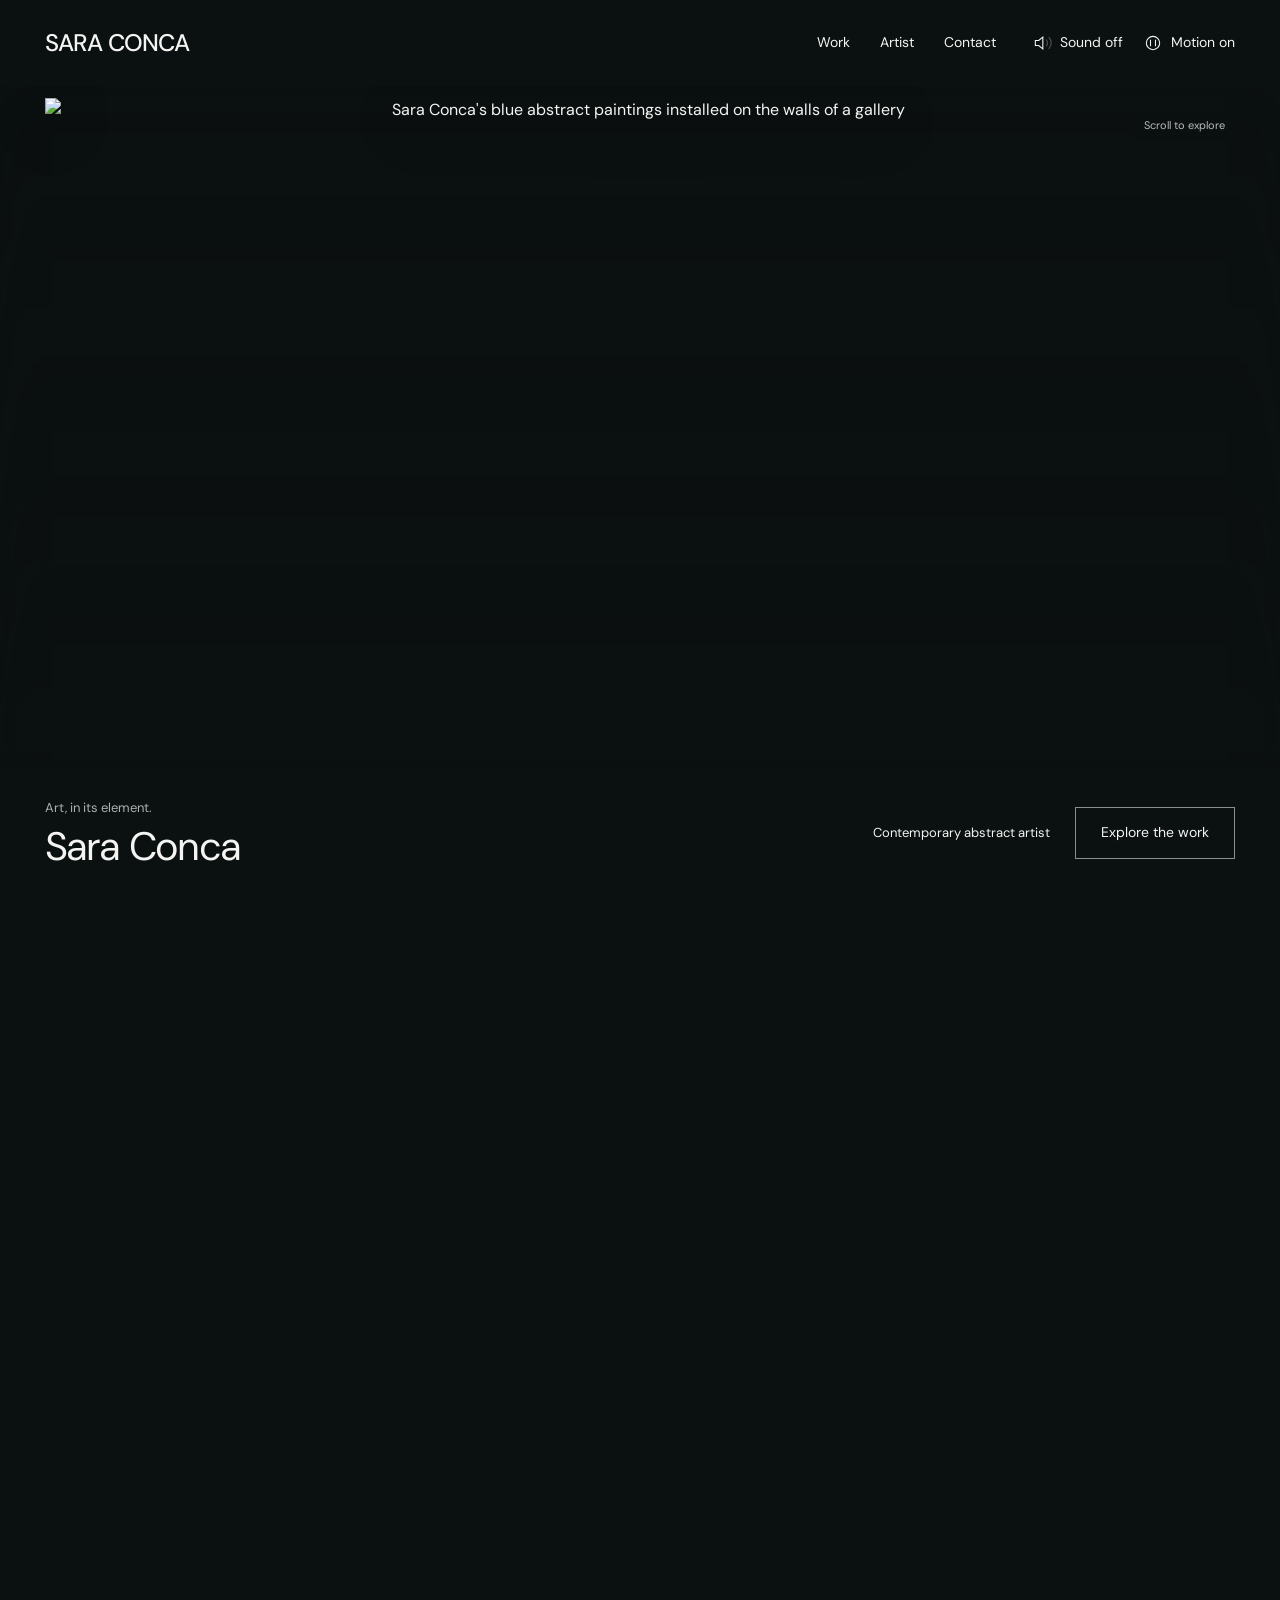
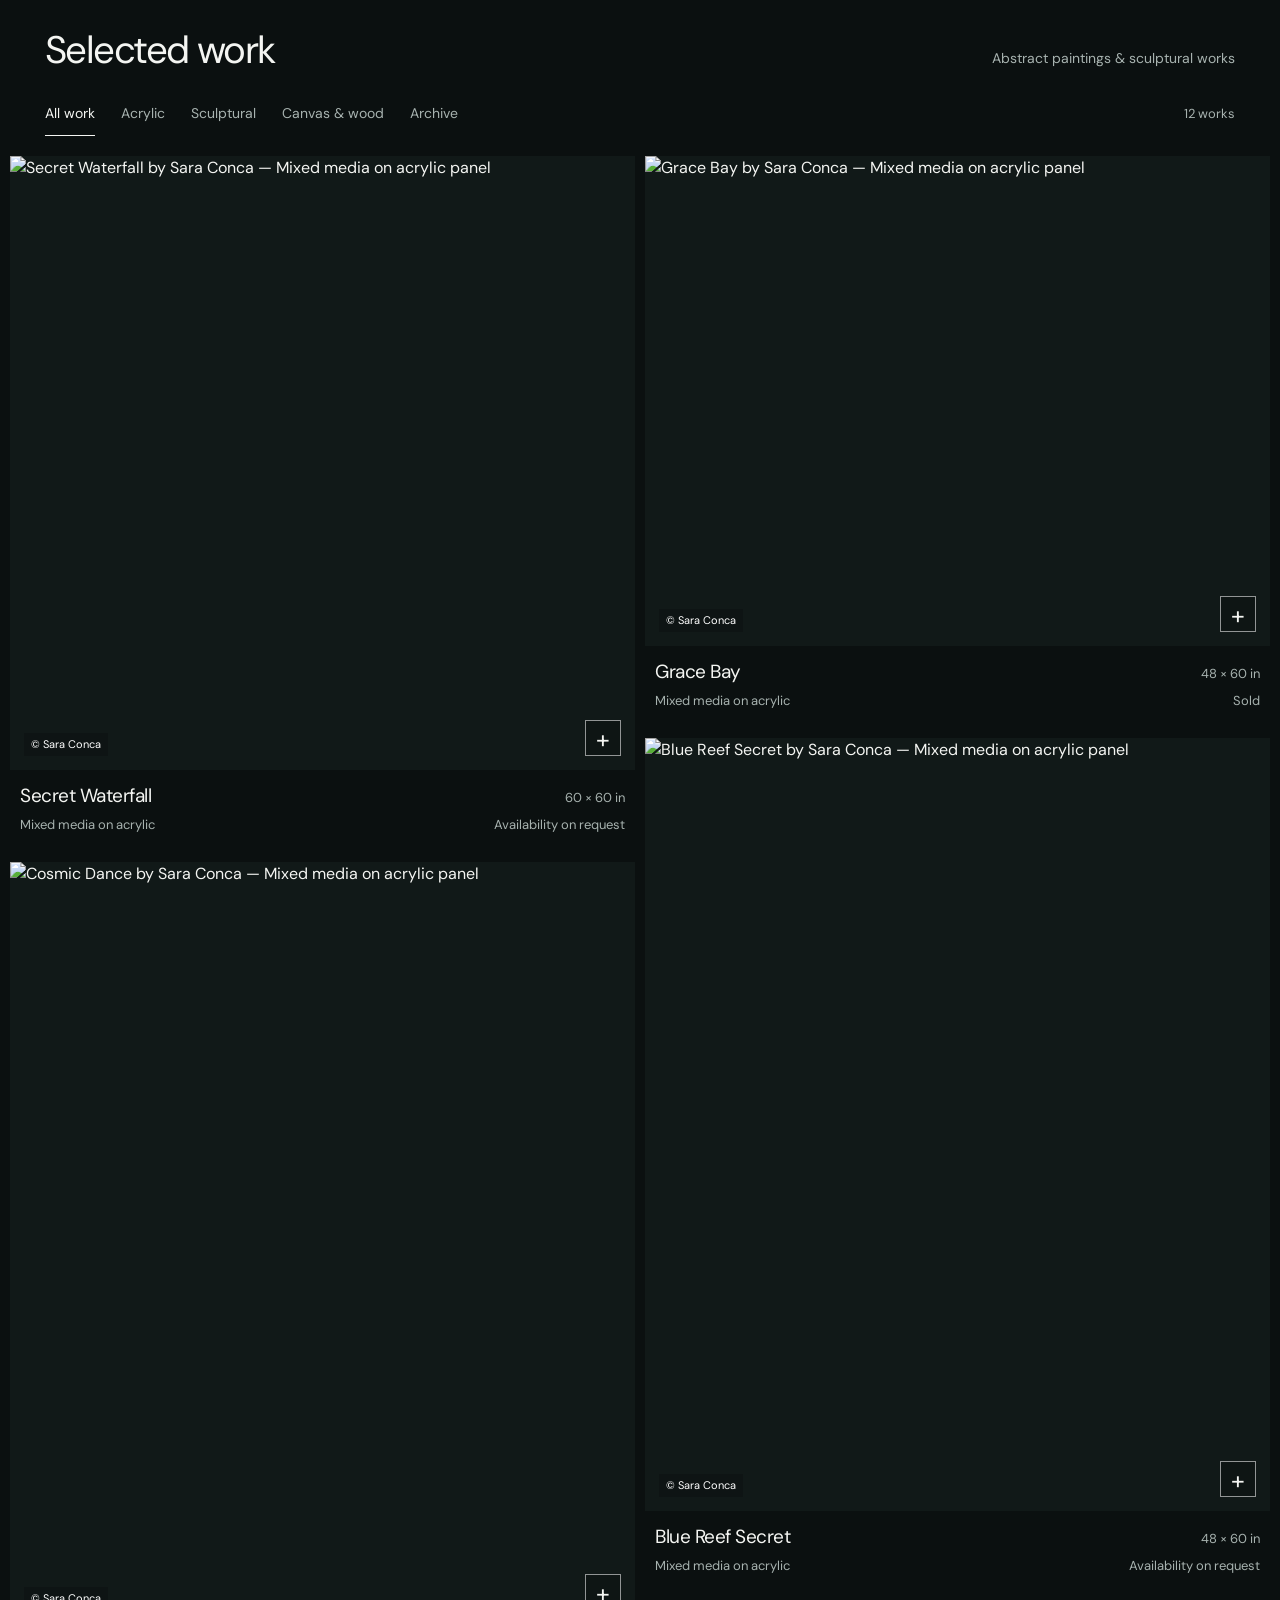
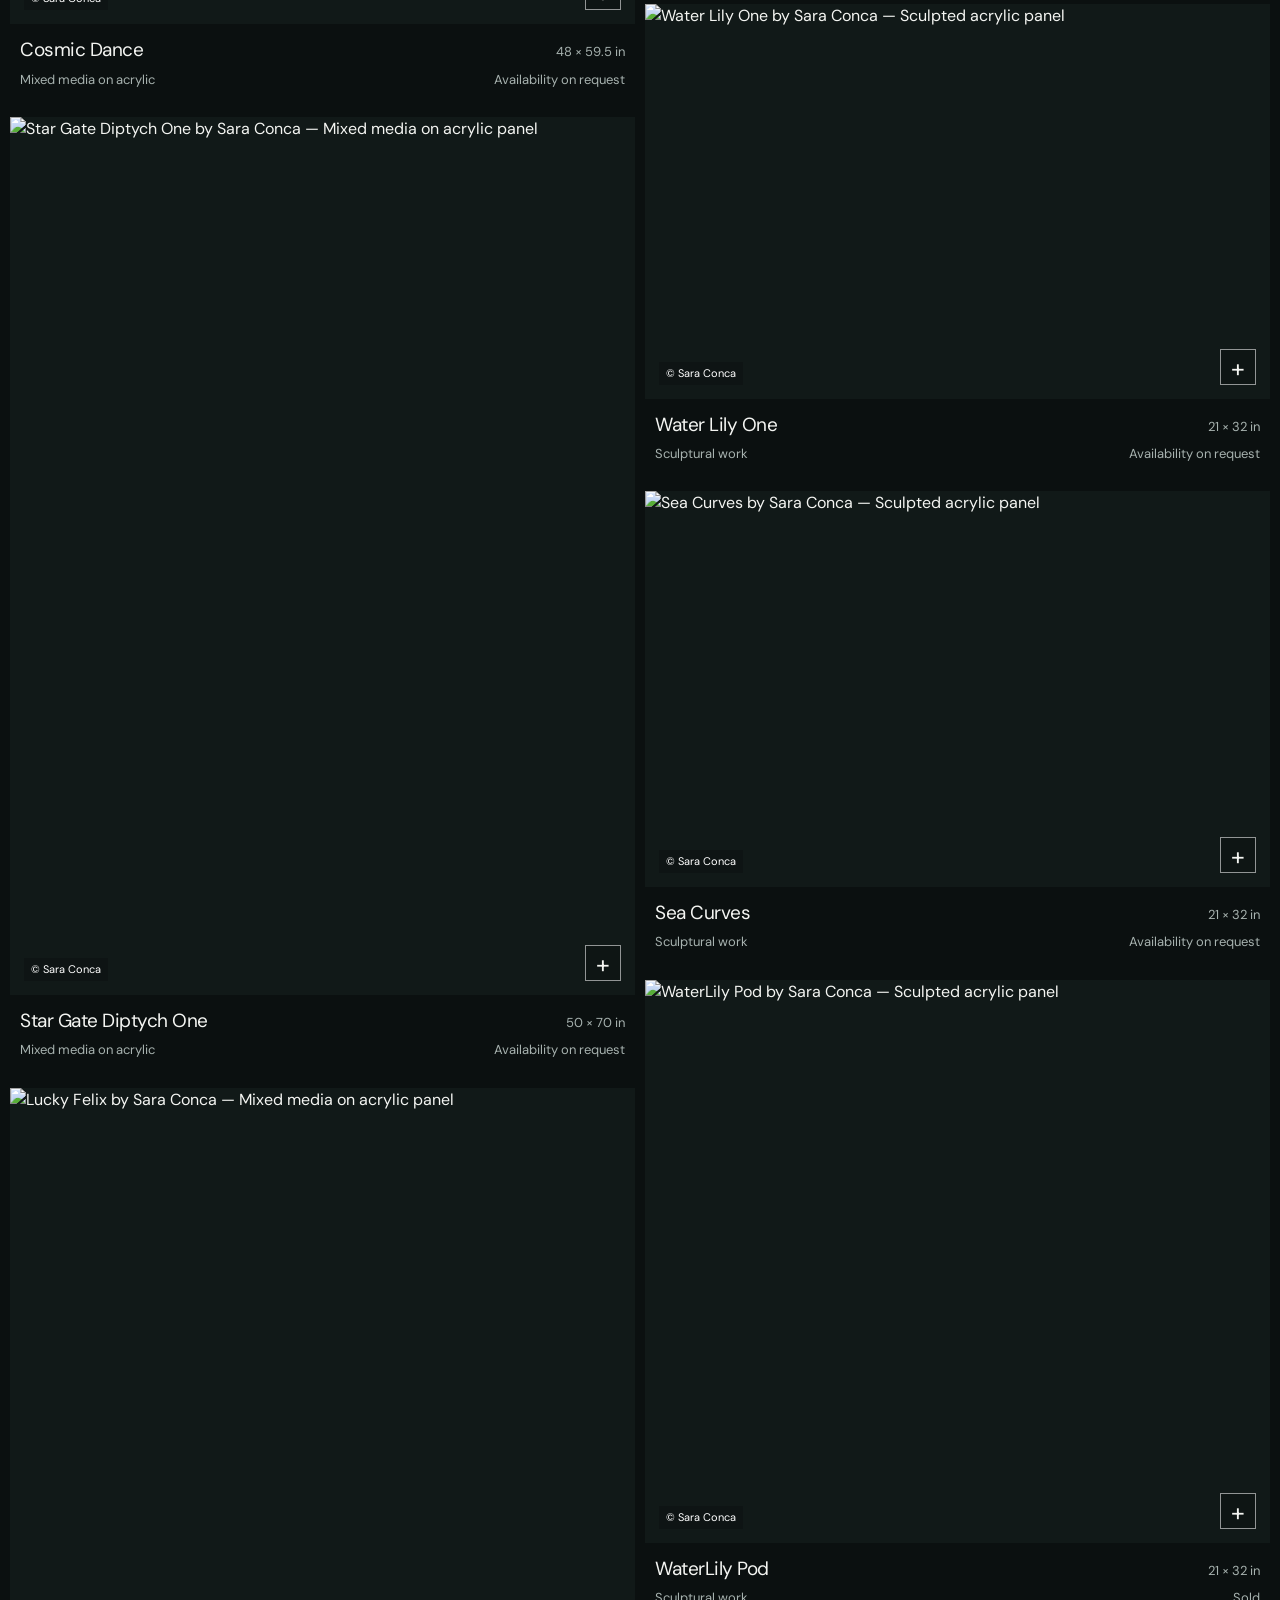
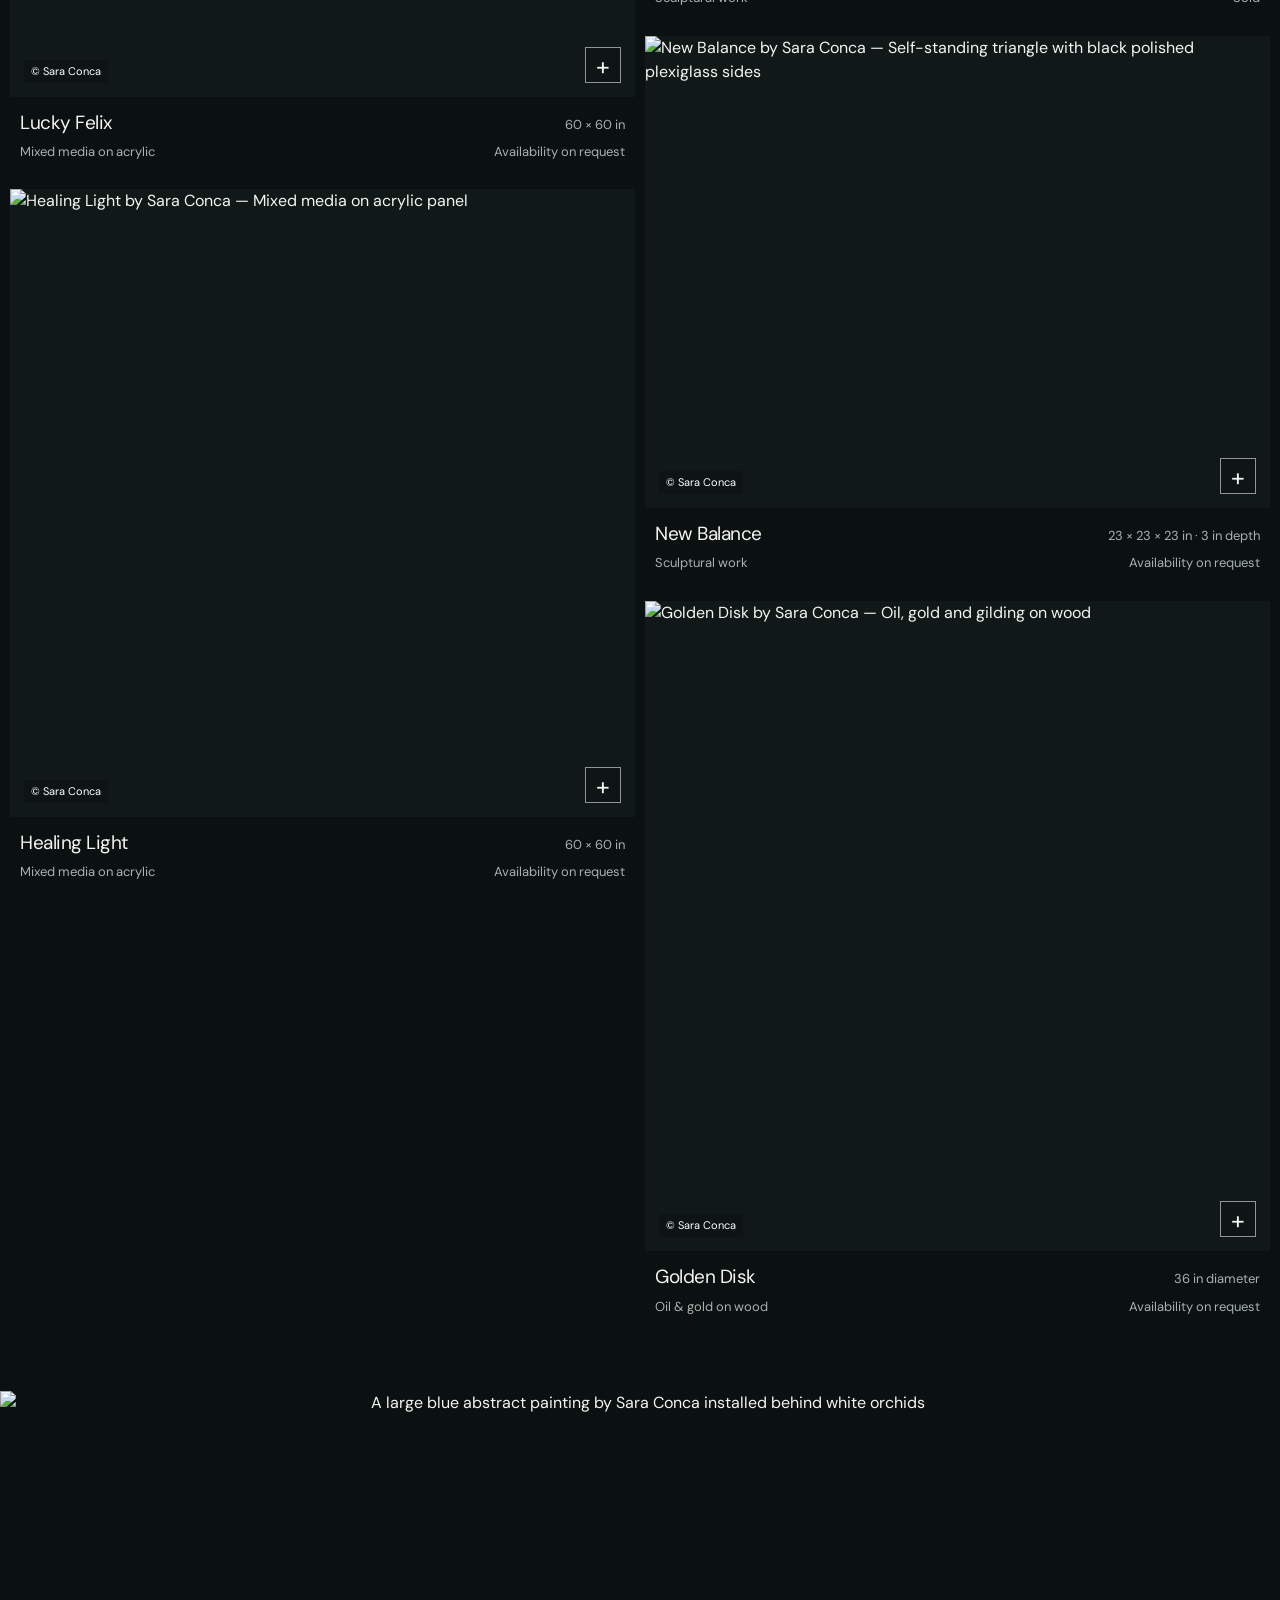
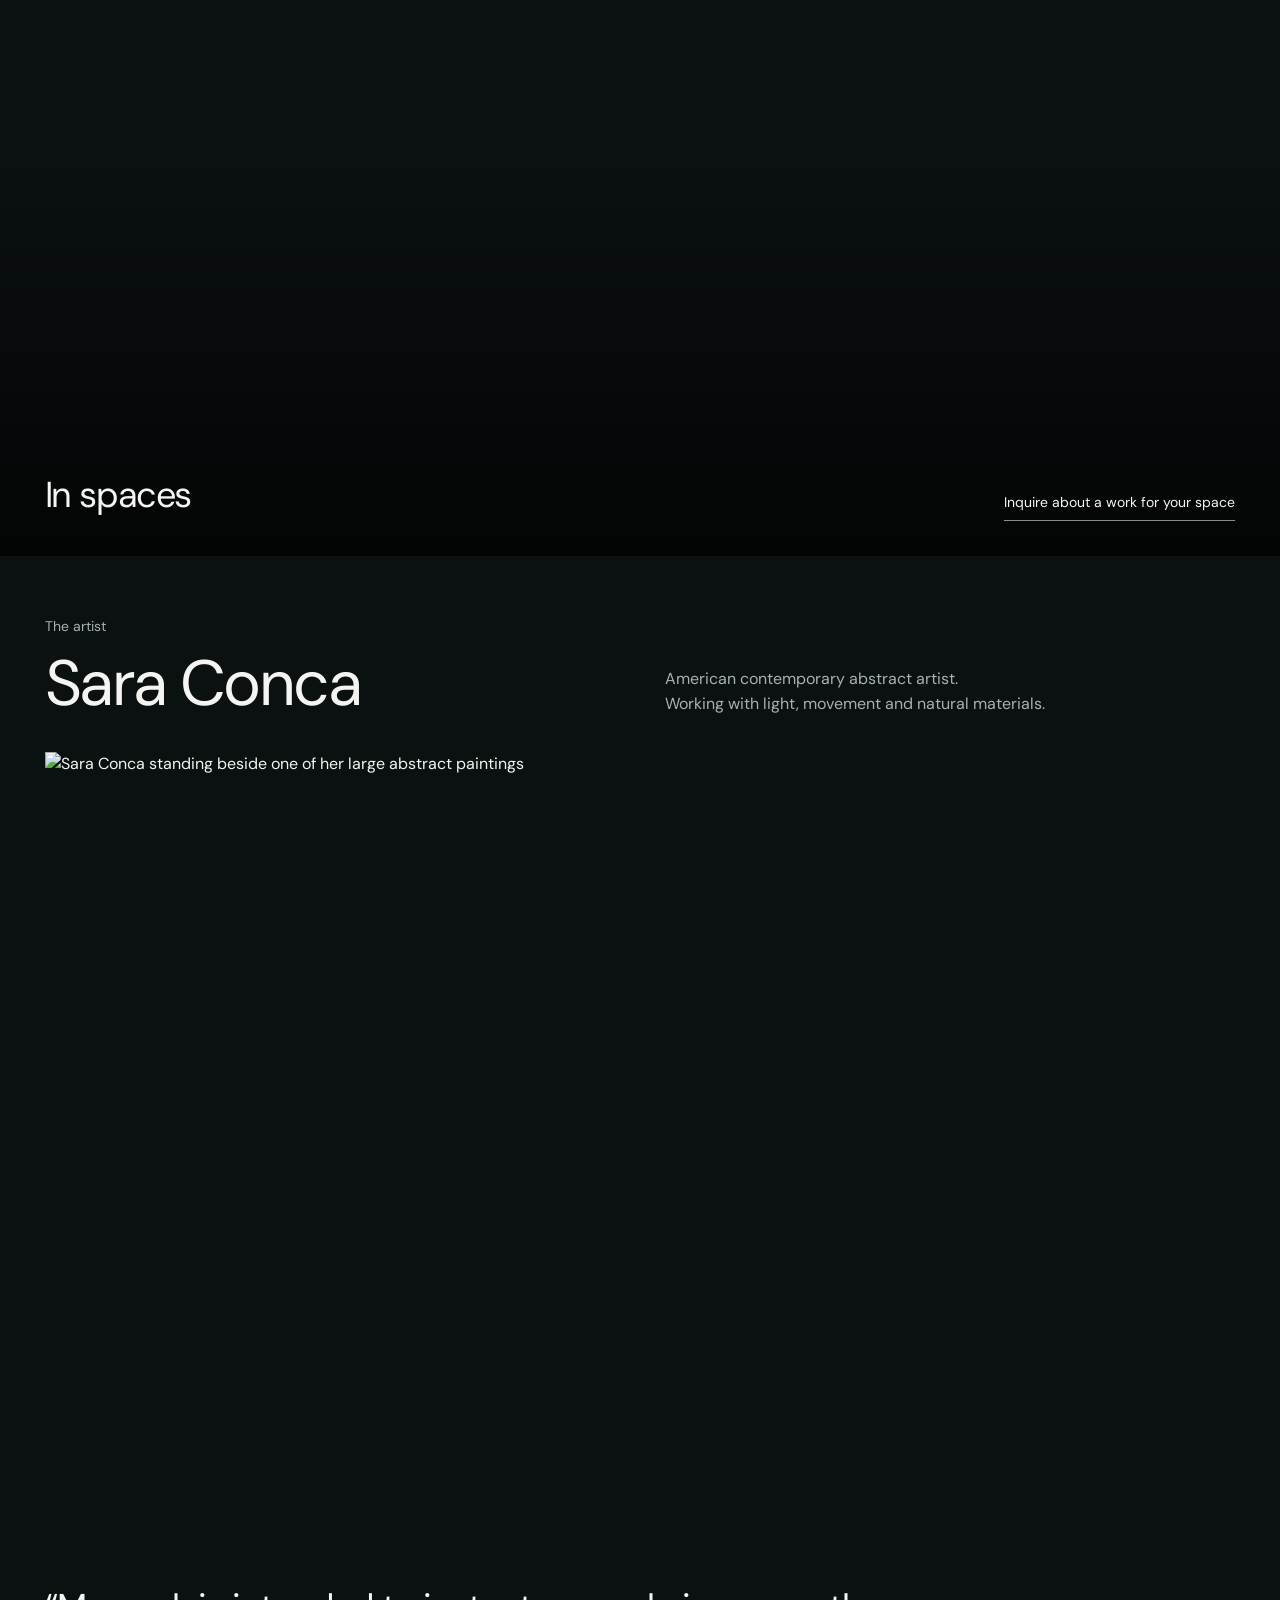
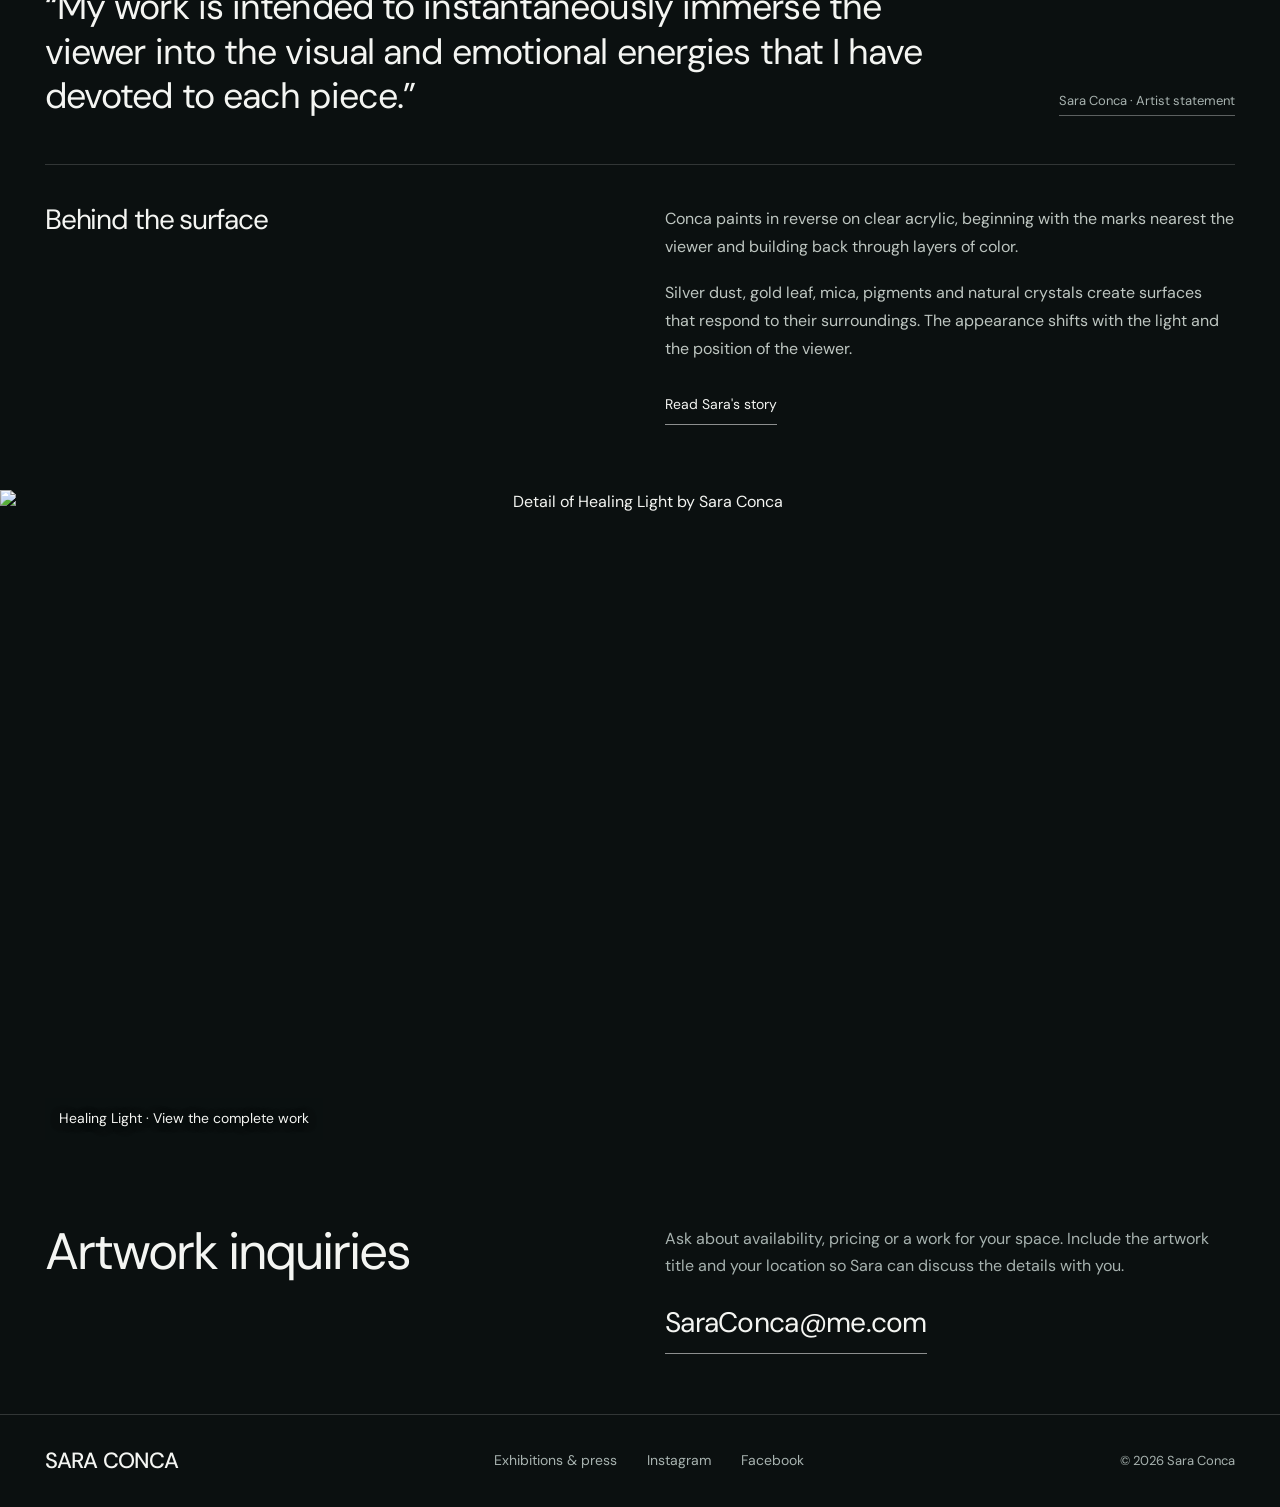
==== commit 88da32be: "Open with the complete gallery and refine phone and tablet flow" ====
--- a/docs/index.html
+++ b/docs/index.html
@@ -2,7 +2,7 @@
 <html lang="en" data-motion="on">
 <head>
   <meta charset="UTF-8">
-  <meta name="viewport" content="width=device-width, initial-scale=1">
+  <meta name="viewport" content="width=device-width, initial-scale=1, viewport-fit=cover">
   <meta name="theme-color" content="#0b1010">
   <title>Sara Conca | Contemporary Abstract & Mixed Media Art</title>
   <meta name="description" content="Explore contemporary abstract paintings, mixed media on acrylic and sculptural works by Sara Conca. View artwork details and inquire about availability.">
@@ -10,13 +10,13 @@
   <meta property="og:title" content="Sara Conca | Contemporary Abstract & Mixed Media Art">
   <meta property="og:description" content="Explore Sara Conca's paintings, materials and installations. View individual works and inquire directly.">
   <meta property="og:type" content="website">
-  <meta property="og:image" content="https://presidente49.github.io/sara-conca-gallery-preview/assets/artwork/installation.jpg">
+  <meta property="og:image" content="https://static.wixstatic.com/media/c8e106_70e5ab652d6e47c9ba79e4bf04c22ae7~mv2.jpg/v1/fit/w_1600,h_1600,q_85/c8e106_70e5ab652d6e47c9ba79e4bf04c22ae7~mv2.jpg">
   <meta property="og:url" content="https://presidente49.github.io/sara-conca-gallery-preview/">
   <meta name="twitter:card" content="summary_large_image">
   <link rel="icon" href="assets/favicon.svg" type="image/svg+xml">
-  <link rel="preload" href="assets/artwork/installation.jpg" as="image" fetchpriority="high">
-  <link rel="stylesheet" href="styles.css">
-  <script type="module" src="app.js"></script>
+  <link rel="preload" href="https://static.wixstatic.com/media/c8e106_70e5ab652d6e47c9ba79e4bf04c22ae7~mv2.jpg/v1/fit/w_1600,h_1600,q_85/c8e106_70e5ab652d6e47c9ba79e4bf04c22ae7~mv2.jpg" as="image" fetchpriority="high">
+  <link rel="stylesheet" href="styles.css?v=3">
+  <script type="module" src="app.js?v=3"></script>
 </head>
 <body>
   <a class="skip-link" href="#works">Skip to the work</a>
@@ -36,8 +36,8 @@
   <main id="top">
     <section class="journey" id="journey" aria-label="Enter Sara Conca's gallery">
       <div class="dream-stage" id="dream-stage">
-        <button class="gallery-photo" id="opening-photo" data-photo="assets/artwork/installation.jpg" data-photo-title="Paintings in a gallery" aria-label="Open the full gallery photograph"><img id="gallery-opening" src="assets/artwork/installation.jpg" alt="Sara Conca's blue abstract paintings installed on the walls of a gallery" width="1600" height="1200" fetchpriority="high"></button>
-        <div id="detail-layer" class="detail-layer" inert aria-hidden="true"><button class="hero-detail-button artwork-trigger" data-art="secret-waterfall" aria-label="View Secret Waterfall"><img id="detail-image" src="assets/artwork/secret-waterfall.jpg" alt="Detail of Secret Waterfall by Sara Conca" width="1600" height="1570"></button></div>
+        <button class="gallery-photo" id="opening-photo" data-photo="https://static.wixstatic.com/media/c8e106_70e5ab652d6e47c9ba79e4bf04c22ae7~mv2.jpg/v1/fit/w_1600,h_1600,q_85/c8e106_70e5ab652d6e47c9ba79e4bf04c22ae7~mv2.jpg" data-photo-title="Paintings in a gallery" aria-label="Open the full gallery photograph"><img id="gallery-opening" src="https://static.wixstatic.com/media/c8e106_70e5ab652d6e47c9ba79e4bf04c22ae7~mv2.jpg/v1/fit/w_1600,h_1600,q_85/c8e106_70e5ab652d6e47c9ba79e4bf04c22ae7~mv2.jpg" alt="Sara Conca's blue abstract paintings installed on the walls of a gallery" width="1600" height="1200" fetchpriority="high"></button>
+        <div id="detail-layer" class="detail-layer" inert aria-hidden="true"><button class="hero-detail-button artwork-trigger" data-art="secret-waterfall" aria-label="View Secret Waterfall"><img id="detail-image" src="https://static.wixstatic.com/media/c8e106_97acfa11d5484dfbb73710a58bc19e30~mv2.jpg/v1/fit/w_1600,h_1600,q_85/c8e106_97acfa11d5484dfbb73710a58bc19e30~mv2.jpg" alt="Detail of Secret Waterfall by Sara Conca" width="1600" height="1570"></button></div>
         <div class="hero-shade" aria-hidden="true"></div>
         <div class="opening-copy"><p>Art, in its element.</p><h1>Sara Conca</h1><div class="opening-bottom"><span>Contemporary abstract artist</span><a class="button button-light" href="#works">Explore the work</a></div></div>
         <div class="detail-copy" inert aria-hidden="true"><blockquote>“I want each piece to look like it’s alive.”</blockquote><a class="quote-credit" href="https://mmgart.com/post/1961-artist-interview-sara-conca" target="_blank" rel="noopener noreferrer">Sara Conca · Artist interview</a><div class="detail-caption"><span>Secret Waterfall · Detail</span><button class="artwork-trigger text-button" data-art="secret-waterfall" aria-label="View Secret Waterfall">View full painting</button></div></div>
@@ -49,32 +49,32 @@
       <div class="collection-heading"><h2 id="collection-title">Selected work</h2><p>Abstract paintings & sculptural works</p></div>
       <div class="collection-toolbar"><div class="filters" aria-label="Filter artwork"><button class="filter active" data-filter="all" aria-pressed="true">All work</button><button class="filter" data-filter="acrylic" aria-pressed="false">Acrylic</button><button class="filter" data-filter="sculptural" aria-pressed="false">Sculptural</button><button class="filter" data-filter="canvas" aria-pressed="false">Canvas & wood</button><button class="filter" data-filter="archive" aria-pressed="false">Archive</button></div><span class="collection-count" id="collection-count" role="status" aria-live="polite">12 works</span></div>
       <div class="artwork-grid" id="artwork-grid">
-<article class="artwork-card" data-work="secret-waterfall"><a class="artwork-open" href="artworks/secret-waterfall.html" data-art="secret-waterfall" aria-label="View Secret Waterfall"><span class="artwork-wall"><img src="assets/artwork/secret-waterfall.jpg" alt="Secret Waterfall by Sara Conca — Mixed media on acrylic panel" width="1600" height="1570" loading="lazy" decoding="async"><span class="artwork-hover" aria-hidden="true">+</span></span></a><div class="artwork-caption"><h3>Secret Waterfall</h3><span>60 × 60 in</span></div><div class="artwork-subtitle"><span>Mixed media on acrylic</span><span>Availability on request</span></div></article>
-<article class="artwork-card" data-work="cosmic-dance"><a class="artwork-open" href="artworks/cosmic-dance.html" data-art="cosmic-dance" aria-label="View Cosmic Dance"><span class="artwork-wall"><img src="assets/artwork/cosmic-dance.jpg" alt="Cosmic Dance by Sara Conca — Mixed media on acrylic panel" width="1312" height="1600" loading="lazy" decoding="async"><span class="artwork-hover" aria-hidden="true">+</span></span></a><div class="artwork-caption"><h3>Cosmic Dance</h3><span>48 × 59.5 in</span></div><div class="artwork-subtitle"><span>Mixed media on acrylic</span><span>Availability on request</span></div></article>
-<article class="artwork-card" data-work="star-gate-diptych-one"><a class="artwork-open" href="artworks/star-gate-diptych-one.html" data-art="star-gate-diptych-one" aria-label="View Star Gate Diptych One"><span class="artwork-wall"><img src="assets/artwork/star-gate-diptych-one.jpg" alt="Star Gate Diptych One by Sara Conca — Mixed media on acrylic panel" width="1139" height="1600" loading="lazy" decoding="async"><span class="artwork-hover" aria-hidden="true">+</span></span></a><div class="artwork-caption"><h3>Star Gate Diptych One</h3><span>50 × 70 in</span></div><div class="artwork-subtitle"><span>Mixed media on acrylic</span><span>Availability on request</span></div></article>
-<article class="artwork-card" data-work="lucky-felix"><a class="artwork-open" href="artworks/lucky-felix.html" data-art="lucky-felix" aria-label="View Lucky Felix"><span class="artwork-wall"><img src="assets/artwork/lucky-felix.jpg" alt="Lucky Felix by Sara Conca — Mixed media on acrylic panel" width="1600" height="1559" loading="lazy" decoding="async"><span class="artwork-hover" aria-hidden="true">+</span></span></a><div class="artwork-caption"><h3>Lucky Felix</h3><span>60 × 60 in</span></div><div class="artwork-subtitle"><span>Mixed media on acrylic</span><span>Availability on request</span></div></article>
-<article class="artwork-card" data-work="healing-light"><a class="artwork-open" href="artworks/healing-light.html" data-art="healing-light" aria-label="View Healing Light"><span class="artwork-wall"><img src="assets/artwork/healing-light.jpg" alt="Healing Light by Sara Conca — Mixed media on acrylic panel" width="1593" height="1600" loading="lazy" decoding="async"><span class="artwork-hover" aria-hidden="true">+</span></span></a><div class="artwork-caption"><h3>Healing Light</h3><span>60 × 60 in</span></div><div class="artwork-subtitle"><span>Mixed media on acrylic</span><span>Availability on request</span></div></article>
-<article class="artwork-card" data-work="grace-bay"><a class="artwork-open" href="artworks/grace-bay.html" data-art="grace-bay" aria-label="View Grace Bay"><span class="artwork-wall"><img src="assets/artwork/grace-bay.jpg" alt="Grace Bay by Sara Conca — Mixed media on acrylic panel" width="1600" height="1253" loading="lazy" decoding="async"><span class="artwork-hover" aria-hidden="true">+</span></span></a><div class="artwork-caption"><h3>Grace Bay</h3><span>48 × 60 in</span></div><div class="artwork-subtitle"><span>Mixed media on acrylic</span><span class="sold">Sold</span></div></article>
-<article class="artwork-card" data-work="blue-reef-secret"><a class="artwork-open" href="artworks/blue-reef-secret.html" data-art="blue-reef-secret" aria-label="View Blue Reef Secret"><span class="artwork-wall"><img src="assets/artwork/blue-reef-secret.jpg" alt="Blue Reef Secret by Sara Conca — Mixed media on acrylic panel" width="1294" height="1600" loading="lazy" decoding="async"><span class="artwork-hover" aria-hidden="true">+</span></span></a><div class="artwork-caption"><h3>Blue Reef Secret</h3><span>48 × 60 in</span></div><div class="artwork-subtitle"><span>Mixed media on acrylic</span><span>Availability on request</span></div></article>
-<article class="artwork-card" data-work="water-lily-one"><a class="artwork-open" href="artworks/water-lily-one.html" data-art="water-lily-one" aria-label="View Water Lily One"><span class="artwork-wall"><img src="assets/artwork/water-lily-one.jpg" alt="Water Lily One by Sara Conca — Sculpted acrylic panel" width="1600" height="1011" loading="lazy" decoding="async"><span class="artwork-hover" aria-hidden="true">+</span></span></a><div class="artwork-caption"><h3>Water Lily One</h3><span>21 × 32 in</span></div><div class="artwork-subtitle"><span>Sculptural work</span><span>Availability on request</span></div></article>
-<article class="artwork-card" data-work="sea-curves"><a class="artwork-open" href="artworks/sea-curves.html" data-art="sea-curves" aria-label="View Sea Curves"><span class="artwork-wall"><img src="assets/artwork/sea-curves.jpg" alt="Sea Curves by Sara Conca — Sculpted acrylic panel" width="1599" height="1012" loading="lazy" decoding="async"><span class="artwork-hover" aria-hidden="true">+</span></span></a><div class="artwork-caption"><h3>Sea Curves</h3><span>21 × 32 in</span></div><div class="artwork-subtitle"><span>Sculptural work</span><span>Availability on request</span></div></article>
-<article class="artwork-card" data-work="waterlily-pod"><a class="artwork-open" href="artworks/waterlily-pod.html" data-art="waterlily-pod" aria-label="View WaterLily Pod"><span class="artwork-wall"><img src="assets/artwork/waterlily-pod.jpg" alt="WaterLily Pod by Sara Conca — Sculpted acrylic panel" width="1600" height="1442" loading="lazy" decoding="async"><span class="artwork-hover" aria-hidden="true">+</span></span></a><div class="artwork-caption"><h3>WaterLily Pod</h3><span>21 × 32 in</span></div><div class="artwork-subtitle"><span>Sculptural work</span><span class="sold">Sold</span></div></article>
-<article class="artwork-card" data-work="new-balance"><a class="artwork-open" href="artworks/new-balance.html" data-art="new-balance" aria-label="View New Balance"><span class="artwork-wall"><img src="assets/artwork/new-balance.jpg" alt="New Balance by Sara Conca — Self-standing triangle with black polished plexiglass sides" width="1600" height="1210" loading="lazy" decoding="async"><span class="artwork-hover" aria-hidden="true">+</span></span></a><div class="artwork-caption"><h3>New Balance</h3><span>23 × 23 × 23 in · 3 in depth</span></div><div class="artwork-subtitle"><span>Sculptural work</span><span>Availability on request</span></div></article>
-<article class="artwork-card" data-work="golden-disk"><a class="artwork-open" href="artworks/golden-disk.html" data-art="golden-disk" aria-label="View Golden Disk"><span class="artwork-wall"><img src="assets/artwork/golden-disk.jpg" alt="Golden Disk by Sara Conca — Oil, gold and gilding on wood" width="1537" height="1600" loading="lazy" decoding="async"><span class="artwork-hover" aria-hidden="true">+</span></span></a><div class="artwork-caption"><h3>Golden Disk</h3><span>36 in diameter</span></div><div class="artwork-subtitle"><span>Oil &amp; gold on wood</span><span>Availability on request</span></div></article>
+<article class="artwork-card" data-work="secret-waterfall"><a class="artwork-open" href="artworks/secret-waterfall.html" data-art="secret-waterfall" aria-label="View Secret Waterfall"><span class="artwork-wall"><img src="https://static.wixstatic.com/media/c8e106_97acfa11d5484dfbb73710a58bc19e30~mv2.jpg/v1/fit/w_1600,h_1600,q_85/c8e106_97acfa11d5484dfbb73710a58bc19e30~mv2.jpg" alt="Secret Waterfall by Sara Conca — Mixed media on acrylic panel" width="1600" height="1570" loading="lazy" decoding="async"><span class="artwork-hover" aria-hidden="true">+</span></span></a><div class="artwork-caption"><h3>Secret Waterfall</h3><span>60 × 60 in</span></div><div class="artwork-subtitle"><span>Mixed media on acrylic</span><span>Availability on request</span></div></article>
+<article class="artwork-card" data-work="cosmic-dance"><a class="artwork-open" href="artworks/cosmic-dance.html" data-art="cosmic-dance" aria-label="View Cosmic Dance"><span class="artwork-wall"><img src="https://static.wixstatic.com/media/c8e106_37291c3759b54d3da6b1554346d81a63~mv2.jpg/v1/fit/w_1600,h_1600,q_85/c8e106_37291c3759b54d3da6b1554346d81a63~mv2.jpg" alt="Cosmic Dance by Sara Conca — Mixed media on acrylic panel" width="1312" height="1600" loading="lazy" decoding="async"><span class="artwork-hover" aria-hidden="true">+</span></span></a><div class="artwork-caption"><h3>Cosmic Dance</h3><span>48 × 59.5 in</span></div><div class="artwork-subtitle"><span>Mixed media on acrylic</span><span>Availability on request</span></div></article>
+<article class="artwork-card" data-work="star-gate-diptych-one"><a class="artwork-open" href="artworks/star-gate-diptych-one.html" data-art="star-gate-diptych-one" aria-label="View Star Gate Diptych One"><span class="artwork-wall"><img src="https://static.wixstatic.com/media/c8e106_926542517c65487a94c76f7cc5897bd6~mv2.jpg/v1/fit/w_1600,h_1600,q_85/c8e106_926542517c65487a94c76f7cc5897bd6~mv2.jpg" alt="Star Gate Diptych One by Sara Conca — Mixed media on acrylic panel" width="1139" height="1600" loading="lazy" decoding="async"><span class="artwork-hover" aria-hidden="true">+</span></span></a><div class="artwork-caption"><h3>Star Gate Diptych One</h3><span>50 × 70 in</span></div><div class="artwork-subtitle"><span>Mixed media on acrylic</span><span>Availability on request</span></div></article>
+<article class="artwork-card" data-work="lucky-felix"><a class="artwork-open" href="artworks/lucky-felix.html" data-art="lucky-felix" aria-label="View Lucky Felix"><span class="artwork-wall"><img src="https://static.wixstatic.com/media/c8e106_83ea9f46aae746429b24dd63622e443c~mv2.jpg/v1/fit/w_1600,h_1600,q_85/c8e106_83ea9f46aae746429b24dd63622e443c~mv2.jpg" alt="Lucky Felix by Sara Conca — Mixed media on acrylic panel" width="1600" height="1559" loading="lazy" decoding="async"><span class="artwork-hover" aria-hidden="true">+</span></span></a><div class="artwork-caption"><h3>Lucky Felix</h3><span>60 × 60 in</span></div><div class="artwork-subtitle"><span>Mixed media on acrylic</span><span>Availability on request</span></div></article>
+<article class="artwork-card" data-work="healing-light"><a class="artwork-open" href="artworks/healing-light.html" data-art="healing-light" aria-label="View Healing Light"><span class="artwork-wall"><img src="https://static.wixstatic.com/media/c8e106_ac786a61badf4fd18624e42621a04ed2~mv2.jpg/v1/fit/w_1600,h_1600,q_85/c8e106_ac786a61badf4fd18624e42621a04ed2~mv2.jpg" alt="Healing Light by Sara Conca — Mixed media on acrylic panel" width="1593" height="1600" loading="lazy" decoding="async"><span class="artwork-hover" aria-hidden="true">+</span></span></a><div class="artwork-caption"><h3>Healing Light</h3><span>60 × 60 in</span></div><div class="artwork-subtitle"><span>Mixed media on acrylic</span><span>Availability on request</span></div></article>
+<article class="artwork-card" data-work="grace-bay"><a class="artwork-open" href="artworks/grace-bay.html" data-art="grace-bay" aria-label="View Grace Bay"><span class="artwork-wall"><img src="https://static.wixstatic.com/media/c8e106_30a911f69329406eb9f308b024c2c46c~mv2.jpg/v1/fit/w_1600,h_1600,q_85/c8e106_30a911f69329406eb9f308b024c2c46c~mv2.jpg" alt="Grace Bay by Sara Conca — Mixed media on acrylic panel" width="1600" height="1253" loading="lazy" decoding="async"><span class="artwork-hover" aria-hidden="true">+</span></span></a><div class="artwork-caption"><h3>Grace Bay</h3><span>48 × 60 in</span></div><div class="artwork-subtitle"><span>Mixed media on acrylic</span><span class="sold">Sold</span></div></article>
+<article class="artwork-card" data-work="blue-reef-secret"><a class="artwork-open" href="artworks/blue-reef-secret.html" data-art="blue-reef-secret" aria-label="View Blue Reef Secret"><span class="artwork-wall"><img src="https://static.wixstatic.com/media/c8e106_a3877656c1614254a65bf154ba47fdb8~mv2.jpg/v1/fit/w_1600,h_1600,q_85/c8e106_a3877656c1614254a65bf154ba47fdb8~mv2.jpg" alt="Blue Reef Secret by Sara Conca — Mixed media on acrylic panel" width="1294" height="1600" loading="lazy" decoding="async"><span class="artwork-hover" aria-hidden="true">+</span></span></a><div class="artwork-caption"><h3>Blue Reef Secret</h3><span>48 × 60 in</span></div><div class="artwork-subtitle"><span>Mixed media on acrylic</span><span>Availability on request</span></div></article>
+<article class="artwork-card" data-work="water-lily-one"><a class="artwork-open" href="artworks/water-lily-one.html" data-art="water-lily-one" aria-label="View Water Lily One"><span class="artwork-wall"><img src="https://static.wixstatic.com/media/c8e106_7ebaf30b03ab49aba794fbc2a428bfcf~mv2.jpg/v1/fit/w_1600,h_1600,q_85/c8e106_7ebaf30b03ab49aba794fbc2a428bfcf~mv2.jpg" alt="Water Lily One by Sara Conca — Sculpted acrylic panel" width="1600" height="1011" loading="lazy" decoding="async"><span class="artwork-hover" aria-hidden="true">+</span></span></a><div class="artwork-caption"><h3>Water Lily One</h3><span>21 × 32 in</span></div><div class="artwork-subtitle"><span>Sculptural work</span><span>Availability on request</span></div></article>
+<article class="artwork-card" data-work="sea-curves"><a class="artwork-open" href="artworks/sea-curves.html" data-art="sea-curves" aria-label="View Sea Curves"><span class="artwork-wall"><img src="https://static.wixstatic.com/media/c8e106_eed6289b95724d94a466308218bae9d9~mv2.jpeg/v1/fit/w_1600,h_1600,q_85/c8e106_eed6289b95724d94a466308218bae9d9~mv2.jpeg" alt="Sea Curves by Sara Conca — Sculpted acrylic panel" width="1599" height="1012" loading="lazy" decoding="async"><span class="artwork-hover" aria-hidden="true">+</span></span></a><div class="artwork-caption"><h3>Sea Curves</h3><span>21 × 32 in</span></div><div class="artwork-subtitle"><span>Sculptural work</span><span>Availability on request</span></div></article>
+<article class="artwork-card" data-work="waterlily-pod"><a class="artwork-open" href="artworks/waterlily-pod.html" data-art="waterlily-pod" aria-label="View WaterLily Pod"><span class="artwork-wall"><img src="https://static.wixstatic.com/media/c8e106_f1d43e5ac3104a17811bf1a5098ec15e~mv2.jpg/v1/fit/w_1600,h_1600,q_85/c8e106_f1d43e5ac3104a17811bf1a5098ec15e~mv2.jpg" alt="WaterLily Pod by Sara Conca — Sculpted acrylic panel" width="1600" height="1442" loading="lazy" decoding="async"><span class="artwork-hover" aria-hidden="true">+</span></span></a><div class="artwork-caption"><h3>WaterLily Pod</h3><span>21 × 32 in</span></div><div class="artwork-subtitle"><span>Sculptural work</span><span class="sold">Sold</span></div></article>
+<article class="artwork-card" data-work="new-balance"><a class="artwork-open" href="artworks/new-balance.html" data-art="new-balance" aria-label="View New Balance"><span class="artwork-wall"><img src="https://static.wixstatic.com/media/c8e106_52474da8125143f3a0ee7be0731da777~mv2.jpg/v1/fit/w_1600,h_1600,q_85/c8e106_52474da8125143f3a0ee7be0731da777~mv2.jpg" alt="New Balance by Sara Conca — Self-standing triangle with black polished plexiglass sides" width="1600" height="1210" loading="lazy" decoding="async"><span class="artwork-hover" aria-hidden="true">+</span></span></a><div class="artwork-caption"><h3>New Balance</h3><span>23 × 23 × 23 in · 3 in depth</span></div><div class="artwork-subtitle"><span>Sculptural work</span><span>Availability on request</span></div></article>
+<article class="artwork-card" data-work="golden-disk"><a class="artwork-open" href="artworks/golden-disk.html" data-art="golden-disk" aria-label="View Golden Disk"><span class="artwork-wall"><img src="https://static.wixstatic.com/media/c8e106_ef59209432724cefa4ceb0392ab8ac0e~mv2.jpg/v1/fit/w_1600,h_1600,q_85/c8e106_ef59209432724cefa4ceb0392ab8ac0e~mv2.jpg" alt="Golden Disk by Sara Conca — Oil, gold and gilding on wood" width="1537" height="1600" loading="lazy" decoding="async"><span class="artwork-hover" aria-hidden="true">+</span></span></a><div class="artwork-caption"><h3>Golden Disk</h3><span>36 in diameter</span></div><div class="artwork-subtitle"><span>Oil &amp; gold on wood</span><span>Availability on request</span></div></article>
       </div>
       <noscript><p>Explore <a href="https://www.saraconcafineart.com/silver-dust-series">Sara's artwork gallery</a>.</p></noscript>
     </section>
 
-    <section class="installation-band" id="spaces" aria-labelledby="spaces-title"><button data-photo="assets/artwork/installation-orchids.jpg" data-photo-title="Paintings in an interior" aria-label="Open the full installation photograph"><img src="assets/artwork/installation-orchids.jpg" alt="A large blue abstract painting by Sara Conca installed behind white orchids" width="1600" height="1230" loading="lazy"></button><div class="installation-caption"><h2 id="spaces-title">In spaces</h2><a href="mailto:SaraConca@me.com?subject=Art%20for%20my%20space">Inquire about a work for your space</a></div></section>
+    <section class="installation-band" id="spaces" aria-labelledby="spaces-title"><button data-photo="https://static.wixstatic.com/media/c8e106_09efa7b5e79b4a1fb773b65a8446ed29~mv2.jpg/v1/fit/w_1600,h_1600,q_85/c8e106_09efa7b5e79b4a1fb773b65a8446ed29~mv2.jpg" data-photo-title="Paintings in an interior" aria-label="Open the full installation photograph"><img src="https://static.wixstatic.com/media/c8e106_09efa7b5e79b4a1fb773b65a8446ed29~mv2.jpg/v1/fit/w_1600,h_1600,q_85/c8e106_09efa7b5e79b4a1fb773b65a8446ed29~mv2.jpg" alt="A large blue abstract painting by Sara Conca installed behind white orchids" width="1600" height="1230" loading="lazy"></button><div class="installation-caption"><h2 id="spaces-title">In spaces</h2><a href="mailto:SaraConca@me.com?subject=Art%20for%20my%20space">Inquire about a work for your space</a></div></section>
 
     <section class="artist" id="artist" aria-labelledby="artist-title">
       <div class="artist-intro"><span class="section-label">The artist</span><h2 id="artist-title">Sara Conca</h2><p>American contemporary abstract artist.<br>Working with light, movement and natural materials.</p></div>
-      <div class="artist-portrait"><img src="assets/artwork/portrait.jpg" alt="Sara Conca standing beside one of her large abstract paintings" width="1600" height="1059" loading="lazy"></div>
+      <div class="artist-portrait"><img src="https://static.wixstatic.com/media/c8e106_3f6e3f1f7e39445fb8f920588d12a1d0~mv2.jpg/v1/fit/w_1600,h_1600,q_85/c8e106_3f6e3f1f7e39445fb8f920588d12a1d0~mv2.jpg" alt="Sara Conca standing beside one of her large abstract paintings" width="1600" height="1059" loading="lazy"></div>
       <div class="artist-statement"><blockquote>“My work is intended to instantaneously immerse the viewer into the visual and emotional energies that I have devoted to each piece.”</blockquote><a class="quote-credit" href="https://www.saraconcafineart.com/about" target="_blank" rel="noopener noreferrer">Sara Conca · Artist statement</a></div>
       <div class="process-story"><h3>Behind the surface</h3><div><p>Conca paints in reverse on clear acrylic, beginning with the marks nearest the viewer and building back through layers of color.</p><p>Silver dust, gold leaf, mica, pigments and natural crystals create surfaces that respond to their surroundings. The appearance shifts with the light and the position of the viewer.</p><a class="underlined-link" href="https://www.saraconcafineart.com/about" target="_blank" rel="noopener noreferrer">Read Sara's story</a></div></div>
     </section>
 
-    <section class="closing-art" aria-label="Healing Light"><button class="artwork-trigger" data-art="healing-light" aria-label="View Healing Light"><img src="assets/artwork/healing-light.jpg" alt="Detail of Healing Light by Sara Conca" width="1593" height="1600" loading="lazy"><span>Healing Light · View the complete work</span></button></section>
+    <section class="closing-art" aria-label="Healing Light"><button class="artwork-trigger" data-art="healing-light" aria-label="View Healing Light"><img src="https://static.wixstatic.com/media/c8e106_ac786a61badf4fd18624e42621a04ed2~mv2.jpg/v1/fit/w_1600,h_1600,q_85/c8e106_ac786a61badf4fd18624e42621a04ed2~mv2.jpg" alt="Detail of Healing Light by Sara Conca" width="1593" height="1600" loading="lazy"><span>Healing Light · View the complete work</span></button></section>
 
     <section class="contact" id="contact" aria-labelledby="contact-title"><h2 id="contact-title">Artwork inquiries</h2><div><p>Ask about availability, pricing or a work for your space. Include the artwork title and your location so Sara can discuss the details with you.</p><a class="contact-email" href="mailto:SaraConca@me.com?subject=Artwork%20inquiry">SaraConca@me.com</a></div></section>
   </main>
--- a/docs/styles.css
+++ b/docs/styles.css
@@ -22,6 +22,9 @@
   --muted: #a7b2af;
   --line: #ffffff29;
   --pad: clamp(20px, 3.5vw, 64px);
+  --header-height: calc(86px + env(safe-area-inset-top, 0px));
+  --stage-height: calc(100svh - var(--header-height));
+  --gallery-backdrop: url('https://static.wixstatic.com/media/c8e106_70e5ab652d6e47c9ba79e4bf04c22ae7~mv2.jpg/v1/fit/w_1600,h_1600,q_85/c8e106_70e5ab652d6e47c9ba79e4bf04c22ae7~mv2.jpg');
   color-scheme: dark;
   font-family: DM, 'Helvetica Neue', Arial, sans-serif;
 }
@@ -34,6 +37,7 @@
 a { color: inherit; text-decoration: none; }
 button { color: inherit; font: inherit; background: none; border: 0; cursor: pointer; }
 button, a { -webkit-tap-highlight-color: transparent; }
+button:focus:not(:focus-visible), a:focus:not(:focus-visible) { outline: none; }
 button:focus-visible, a:focus-visible { outline: 2px solid #fff; outline-offset: 5px; }
 button:disabled { cursor: default; }
 img { display: block; max-width: 100%; }
@@ -43,7 +47,8 @@
 .skip-link { position: fixed; z-index: 100; left: 20px; top: 20px; padding: 12px; background: #fff; color: #000; transform: translateY(-180%); }
 .skip-link:focus { transform: none; }
 .wordmark { font-size: 24px; font-weight: 500; letter-spacing: -.035em; line-height: 1; white-space: nowrap; }
-.site-header { position: absolute; top: 0; inset-inline: 0; z-index: 20; min-height: 90px; padding: 14px var(--pad); display: flex; gap: 36px; align-items: center; background: linear-gradient(#0009, transparent); }
+.site-header { position: relative; z-index: 20; height: var(--header-height); padding: calc(12px + env(safe-area-inset-top, 0px)) max(var(--pad), env(safe-area-inset-right, 0px)) 12px max(var(--pad), env(safe-area-inset-left, 0px)); display: flex; gap: 36px; align-items: center; background: var(--bg); }
+.site-header .wordmark { display: flex; align-items: center; min-height: 44px; }
 .desktop-nav { margin-left: auto; display: flex; gap: 30px; align-items: center; font-size: 14px; }
 .desktop-nav a { padding: 14px 0; }
 .header-tools { display: flex; gap: 20px; align-items: center; }
@@ -59,20 +64,21 @@
 .mobile-menu { position: fixed; inset: 0; z-index: 19; background: #0b1010; padding: 130px var(--pad) 40px; display: flex; flex-direction: column; justify-content: space-between; }
 .mobile-menu nav { display: flex; flex-direction: column; gap: 26px; font-size: 44px; line-height: 1.1; letter-spacing: -.04em; }
 .menu-email { font-size: 16px; color: var(--muted); }
-.journey { height: 180svh; min-height: 800px; position: relative; view-timeline: --gallery block; }
-.dream-stage { position: sticky; top: 0; height: 100svh; min-height: 600px; overflow: hidden; isolation: isolate; background: #172225; }
-.gallery-photo { position: absolute; inset: 0; width: 100%; height: 100%; padding: 0; }
-#gallery-opening { width: 100%; height: 100%; object-fit: cover; object-position: center 52%; transform-origin: 35% 45%; }
+.journey { height: calc(var(--stage-height) + 75svh); position: relative; }
+.dream-stage { position: sticky; top: 0; height: var(--stage-height); overflow: hidden; isolation: isolate; background: var(--bg); display: grid; grid-template-rows: minmax(0, 1fr) 130px; }
+.gallery-photo { position: relative; grid-area: 1 / 1; width: 100%; height: 100%; min-height: 0; overflow: hidden; padding: 12px var(--pad) 0; isolation: isolate; }
+.gallery-photo::before { content: ''; position: absolute; z-index: -1; inset: -40px; background: linear-gradient(#0b10107a, #0b1010d9), var(--gallery-backdrop) center / cover; filter: blur(34px); opacity: .65; }
+#gallery-opening { width: 100%; height: 100%; object-fit: contain; object-position: center; transform-origin: center; filter: drop-shadow(0 12px 28px #0005); }
 .detail-layer { position: absolute; inset: 0; opacity: 0; pointer-events: none; }
 .hero-detail-button { display: block; width: 100%; height: 100%; padding: 0; }
 #dream-stage[data-detail-active=true] .detail-layer { pointer-events: auto; }
 #detail-image { width: 100%; height: 100%; object-fit: cover; object-position: 50% 54%; }
-.hero-shade { position: absolute; inset: 0; pointer-events: none; background: linear-gradient(180deg, #0002, transparent 30%, #0000 40%, #000a 100%); }
+.hero-shade { position: absolute; inset: 0; pointer-events: none; background: linear-gradient(transparent 52%, #0008); opacity: var(--gallery-progress, 0); }
 .opening-copy, .detail-copy { position: absolute; left: var(--pad); right: var(--pad); bottom: 76px; }
-.opening-copy { pointer-events: none; }
-.opening-copy p { font-size: 20px; margin-bottom: 16px; }
-.opening-copy h1 { font-size: clamp(76px, 10vw, 170px); letter-spacing: -.06em; line-height: .98; }
-.opening-bottom { display: flex; justify-content: space-between; align-items: center; gap: 30px; margin-top: 28px; font-size: 16px; }
+.opening-copy { position: relative; grid-area: 2 / 1; inset: auto; padding: 18px var(--pad) 22px; pointer-events: none; display: grid; grid-template-columns: 1fr auto; align-content: center; gap: 8px 30px; }
+.opening-copy p { font-size: 13px; color: var(--muted); grid-column: 1; }
+.opening-copy h1 { font-size: clamp(32px, 3.1vw, 46px); letter-spacing: -.045em; grid-column: 1; }
+.opening-bottom { grid-column: 2; grid-row: 1 / 3; display: flex; align-items: center; gap: 25px; font-size: 13px; }
 .opening-copy a { pointer-events: auto; }
 .button { display: inline-flex; justify-content: center; align-items: center; padding: 14px 25px; min-height: 50px; border: 1px solid #fff8; font-size: 14px; transition: background .25s, color .25s; }
 .button:hover { background: #fff; color: #0b1010; }
@@ -81,28 +87,16 @@
 .quote-credit { display: inline-block; font-size: 13px; color: var(--muted); margin-top: 20px; border-bottom: 1px solid #ffffff55; padding-bottom: 4px; }
 .detail-copy .quote-credit { color: #efefef; }
 .detail-caption { display: flex; justify-content: space-between; gap: 25px; align-items: center; border-top: 1px solid #ffffff55; margin-top: 50px; padding-top: 16px; font-size: 14px; }
-.text-button { font-size: 14px; padding: 10px 0; border-bottom: 1px solid currentColor; }
-.scroll-hint { position: absolute; bottom: 24px; left: var(--pad); font-size: 12px; opacity: .75; pointer-events: none; }
+.text-button { min-height: 44px; font-size: 14px; padding: 10px 0; border-bottom: 1px solid currentColor; }
+.scroll-hint { position: absolute; right: var(--pad); top: 24px; font-size: 11px; opacity: .75; pointer-events: none; background: #0b101080; padding: 7px 10px; }
 [inert] { pointer-events: none !important; }
-@supports ((animation-timeline: view()) and (animation-range: entry)) {
-  @media (prefers-reduced-motion: no-preference) {
-    html:not([data-motion=off]) #gallery-opening { animation: gallery-approach auto linear both; animation-timeline: --gallery; animation-range: contain 0% contain 100%; }
-    html:not([data-motion=off]) #detail-layer { animation: gallery-detail auto linear both; animation-timeline: --gallery; animation-range: contain 0% contain 100%; }
-    html:not([data-motion=off]) .opening-copy { animation: opening-away auto linear both; animation-timeline: --gallery; animation-range: contain 0% contain 100%; }
-    html:not([data-motion=off]) .detail-copy { animation: detail-caption-in auto linear both; animation-timeline: --gallery; animation-range: contain 0% contain 100%; }
-  }
-}
-@keyframes gallery-approach { from { transform: scale(1) translate3d(0,0,0); } to { transform: scale(1.08) translate3d(-1.2%,-.6%,0); } }
-@keyframes gallery-detail { 0%,30% { opacity: 0; } 75%,100% { opacity: 1; } }
-@keyframes opening-away { 0%,20% { opacity: 1; } 45%,100% { opacity: 0; } }
-@keyframes detail-caption-in { 0%,55% { opacity: 0; } 80%,100% { opacity: 1; } }
 .collection { padding: 55px 0 30px; }
 .collection-heading { padding: 0 var(--pad); display: flex; justify-content: space-between; align-items: baseline; gap: 25px; }
 .collection-heading h2 { font-size: clamp(32px, 3vw, 50px); }
 .collection-heading p { font-size: 14px; color: var(--muted); }
 .collection-toolbar { display: flex; align-items: center; justify-content: space-between; gap: 20px; padding: 22px var(--pad) 20px; }
 .filters { display: flex; align-items: center; gap: 26px; }
-.filter { padding: 10px 0; font-size: 14px; color: var(--muted); position: relative; white-space: nowrap; }
+.filter { min-height: 44px; padding: 10px 0; font-size: 14px; color: var(--muted); position: relative; white-space: nowrap; }
 .filter.active { color: var(--fg); }
 .filter.active::after { content: ''; position: absolute; left: 0; right: 0; bottom: 0; height: 1px; background: currentColor; }
 .collection-count { font-size: 13px; color: var(--muted); white-space: nowrap; }
@@ -151,7 +145,8 @@
 .art-viewer::backdrop { background: #080c0c; }
 .viewer-shell { padding: 16px 24px 24px; height: 100%; display: flex; flex-direction: column; overflow: hidden; }
 .viewer-top { display: flex; align-items: center; justify-content: space-between; gap: 25px; font-size: 16px; border-bottom: 1px solid var(--line); padding-bottom: 12px; }
-.viewer-close { display: flex; align-items: center; gap: 20px; min-height: 44px; padding: 0; font-size: 14px; }
+.viewer-close { display: flex; align-items: center; gap: 20px; min-width: 44px; min-height: 44px; padding: 0; font-size: 14px; }
+.art-viewer[data-input=pointer] .viewer-close:focus { outline: none; }
 .viewer-close span { font-size: 30px; line-height: 1; }
 .viewer-content { flex: 1; min-height: 0; display: grid; grid-template-columns: minmax(0,1fr) 270px; grid-template-rows: minmax(0,1fr); gap: 40px; padding-top: 24px; }
 .viewer-image-wrap { min-width: 0; height: 100%; min-height: 0; overflow: hidden; display: grid; place-items: center; position: relative; isolation: isolate; background: #111b1b; }
@@ -175,7 +170,7 @@
 .viewer-navigation button { padding: 12px 0; min-height: 44px; font-size: 14px; border-bottom: 1px solid #ffffff66; }
 .viewer-navigation button:disabled { opacity: .3; }
 html[data-motion=off] { scroll-behavior: auto; }
-html[data-motion=off] .journey { height: 100svh; min-height: 600px; }
+html[data-motion=off] .journey { height: var(--stage-height); }
 html[data-motion=off] #gallery-opening { transform: none; animation: none; }
 html[data-motion=off] #detail-layer, html[data-motion=off] .detail-copy { opacity: 0; animation: none; }
 html[data-motion=off] .opening-copy { opacity: 1; animation: none; }
@@ -189,27 +184,29 @@
   .site-footer>span { margin-left: auto; }
 }
 @media (max-width:900px) {
-  :root { --pad: 20px; }
+  :root { --pad: 20px; --header-height: calc(72px + env(safe-area-inset-top, 0px)); --stage-height: calc(75vw + 178px); }
   html { scroll-padding-top: 20px; }
-  .site-header { min-height: 80px; padding-block: 14px; gap: 10px; }
+  .site-header { gap: 10px; }
   .wordmark { font-size: 21px; }
   .desktop-nav { display: none; }
-  .header-tools { margin-left: auto; gap: 10px; }
+  .header-tools { margin-left: auto; gap: 4px; }
   .sound-toggle { gap: 6px; }
   .sound-toggle svg { width: 18px; height: 18px; }
-  .motion-toggle { width: 30px; justify-content: center; }
+  .motion-toggle { width: 44px; justify-content: center; }
   .motion-toggle svg { width: 21px; height: 21px; }
   #motion-label { display: none; }
   .menu-toggle { display: block; }
-  .journey { height: 180svh; min-height: 1000px; }
-  .dream-stage { min-height: 600px; }
-  #gallery-opening { object-position: 24% center; }
+  .journey { height: var(--stage-height); }
+  .dream-stage { position: relative; grid-template-rows: minmax(0, 1fr) 178px; }
+  .gallery-photo { padding: 0; }
+  #gallery-opening { object-position: center; }
   #detail-image { object-position: 47% center; }
-  .opening-copy, .detail-copy { bottom: 70px; }
-  .opening-copy p { font-size: 18px; margin-bottom: 15px; }
-  .opening-copy h1 { font-size: clamp(59px,13vw,108px); }
-  .opening-bottom { margin-top: 25px; font-size: 14px; align-items: start; gap: 20px; }
-  .opening-bottom>span { max-width: 150px; }
+  .detail-copy { bottom: 28px; }
+  .opening-copy { padding: 20px var(--pad) 22px; grid-template-columns: 1fr; align-content: center; gap: 8px; }
+  .opening-copy p { font-size: 12px; }
+  .opening-copy h1 { font-size: 32px; }
+  .opening-bottom { grid-column: 1; grid-row: auto; margin-top: 7px; font-size: 12px; justify-content: space-between; gap: 15px; }
+  .opening-bottom>span { max-width: 135px; }
   .button { padding: 12px 18px; min-height: 48px; white-space: nowrap; }
   .detail-copy blockquote { font-size: 32px; line-height: 1.18; }
   .detail-caption { margin-top: 35px; gap: 20px; align-items: end; font-size: 13px; }
@@ -257,12 +254,14 @@
   .site-footer { display: block; padding-block: 30px; font-size: 13px; }
   .site-footer>div { display: flex; flex-wrap: wrap; gap: 16px 25px; margin: 25px 0; font-size: 14px; }
   .site-footer .wordmark { font-size: 22px; }
-  .viewer-shell { padding: 12px 16px 20px; }
+  .viewer-shell { padding: calc(12px + env(safe-area-inset-top, 0px)) max(16px, env(safe-area-inset-right, 0px)) calc(20px + env(safe-area-inset-bottom, 0px)) max(16px, env(safe-area-inset-left, 0px)); }
   .viewer-top { font-size: 15px; }
   .viewer-close { font-size: 14px; }
   .viewer-content { display: flex; flex-direction: column; gap: 20px; padding-top: 18px; overflow-y: auto; }
   .viewer-image-wrap { flex-shrink: 0; height: 54svh; min-height: 270px; }
   .viewer-image-wrap img { max-height: 100%; }
+  .art-viewer[data-kind=photo] .viewer-image-wrap { width: 100%; height: auto; min-height: 0; aspect-ratio: var(--photo-ratio, 4 / 3); }
+  .art-viewer[data-kind=photo] .viewer-image-wrap img { position: relative; inset: auto; width: 100%; height: auto; max-height: none; object-fit: contain; }
   .viewer-info { padding: 0 0 10px; }
   .viewer-info h2 { font-size: 28px; margin: 12px 0 20px; }
   .viewer-info .viewer-status { margin-top: 12px; }
@@ -276,17 +275,16 @@
   .artwork-caption>span { margin-top: 0; font-size: 13px; }
   .artwork-subtitle { padding-inline: var(--pad); gap: 12px; }
   .artwork-caption h3 { font-size: 19px; }
-  .opening-copy h1 { font-size: 15vw; }
 }
 @media (max-width:370px) {
   :root { --pad: 16px; }
   .wordmark { font-size: 19px; }
-  .header-tools { gap: 6px; }
-  .sound-toggle { font-size: 13px; gap: 4px; }
-  .motion-toggle { width: 25px; }
-  .menu-toggle { width: 36px; padding-inline: 6px; }
-  .opening-bottom { display: block; }
-  .opening-bottom>span { display: block; max-width: none; margin-bottom: 20px; }
+  .header-tools { gap: 0; }
+  .sound-toggle { width: 44px; justify-content: center; }
+  #sound-label { display: none; }
+  .opening-bottom { gap: 10px; }
+  .opening-bottom>span { max-width: 120px; }
+  .opening-bottom .button { padding-inline: 12px; font-size: 13px; }
   .detail-copy blockquote { font-size: 28px; }
   .detail-caption { display: block; }
   .detail-caption>span { max-width: none; }
@@ -297,7 +295,7 @@
 @media (prefers-reduced-motion:reduce) {
   html { scroll-behavior: auto; }
   *, *::before, *::after { animation: none !important; transition: none !important; }
-  .journey { height: 100svh; min-height: 600px; }
+  .journey { height: var(--stage-height); }
   #gallery-opening { transform: none; }
   #detail-layer, .detail-copy { opacity: 0; }
   .opening-copy { opacity: 1; }
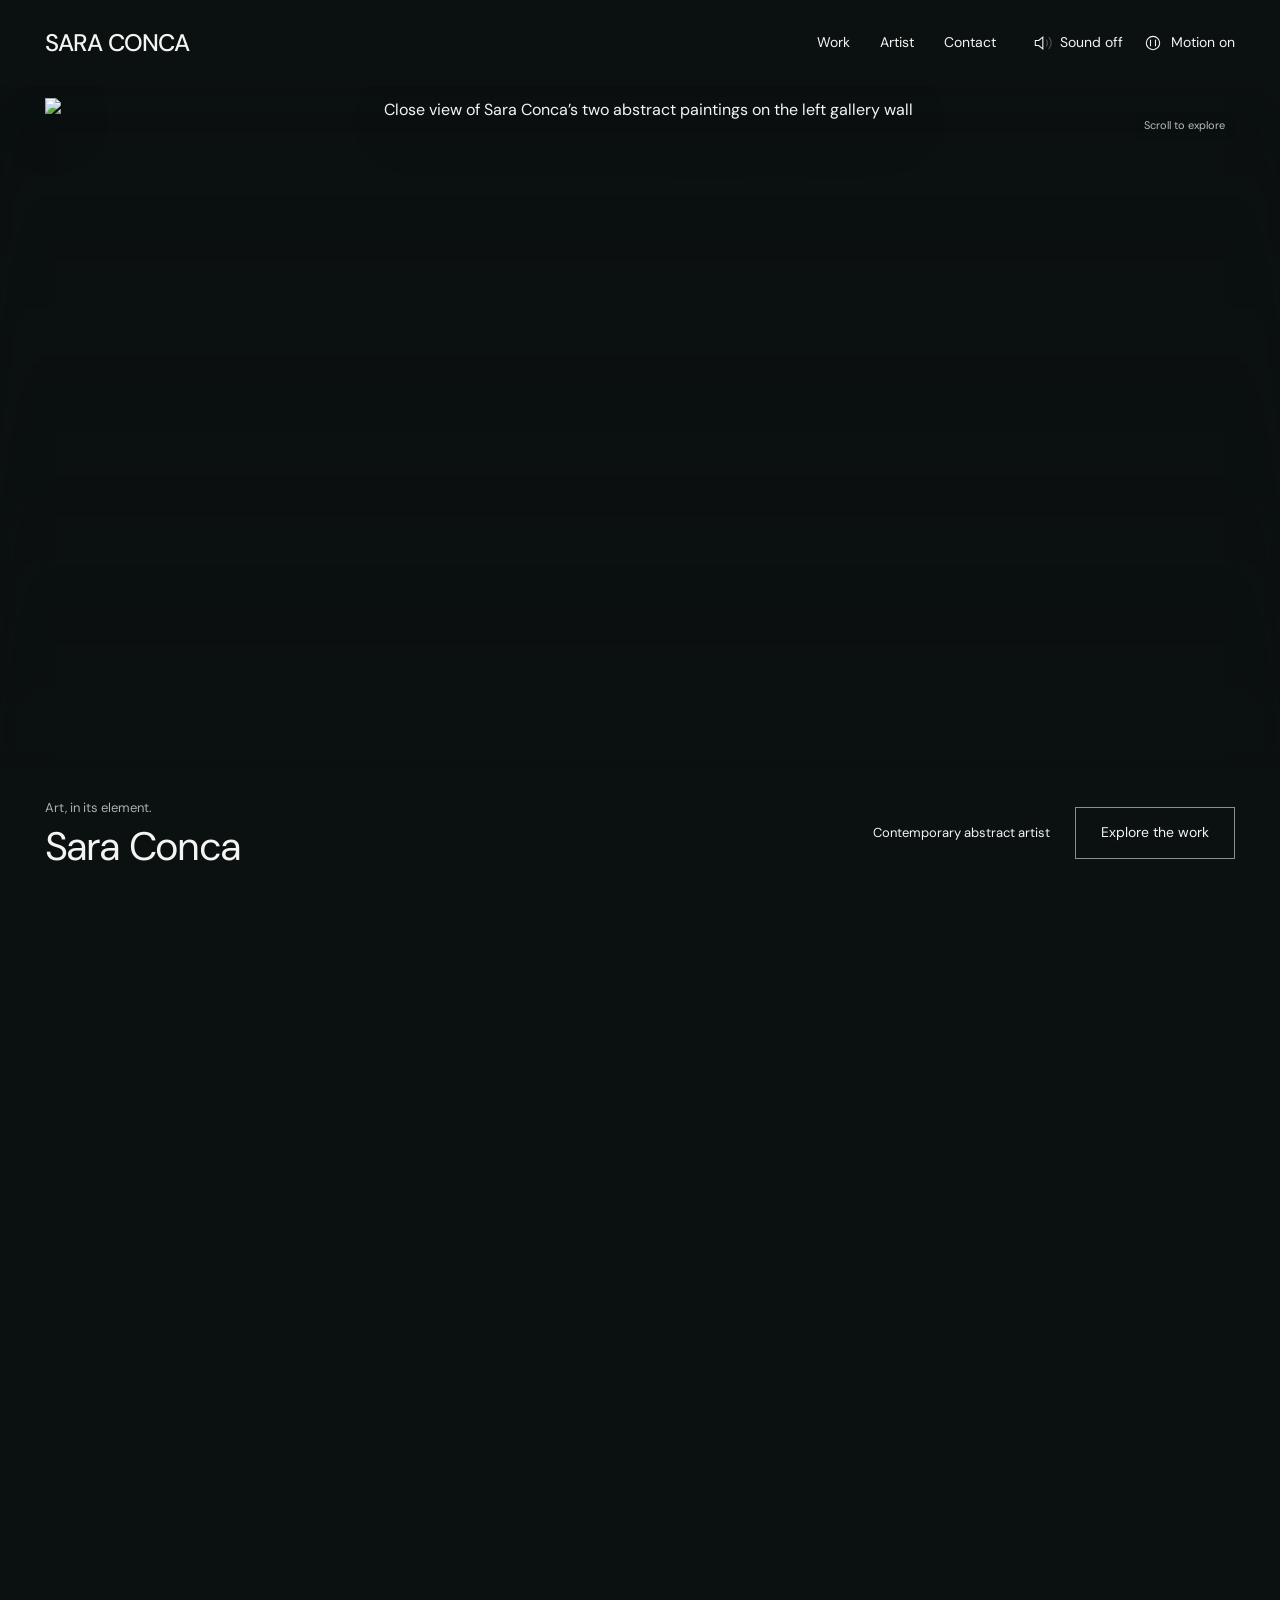
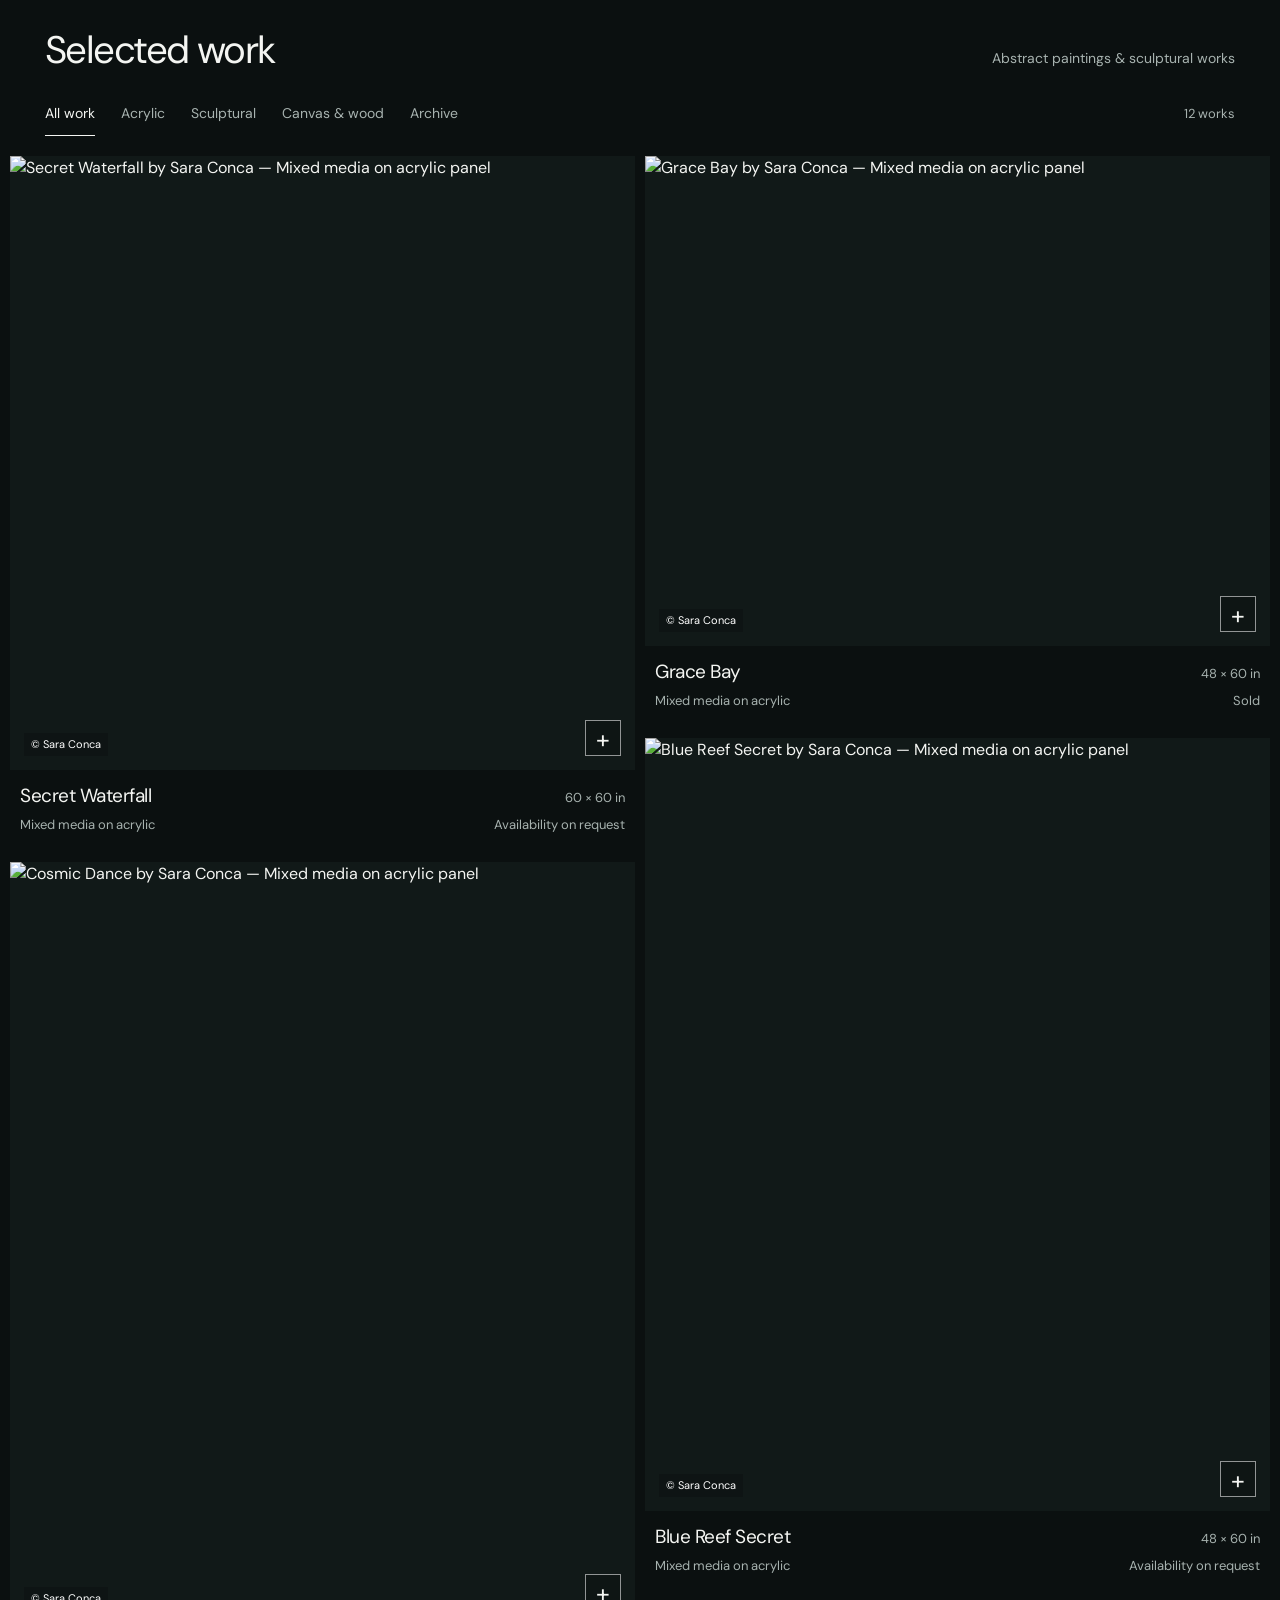
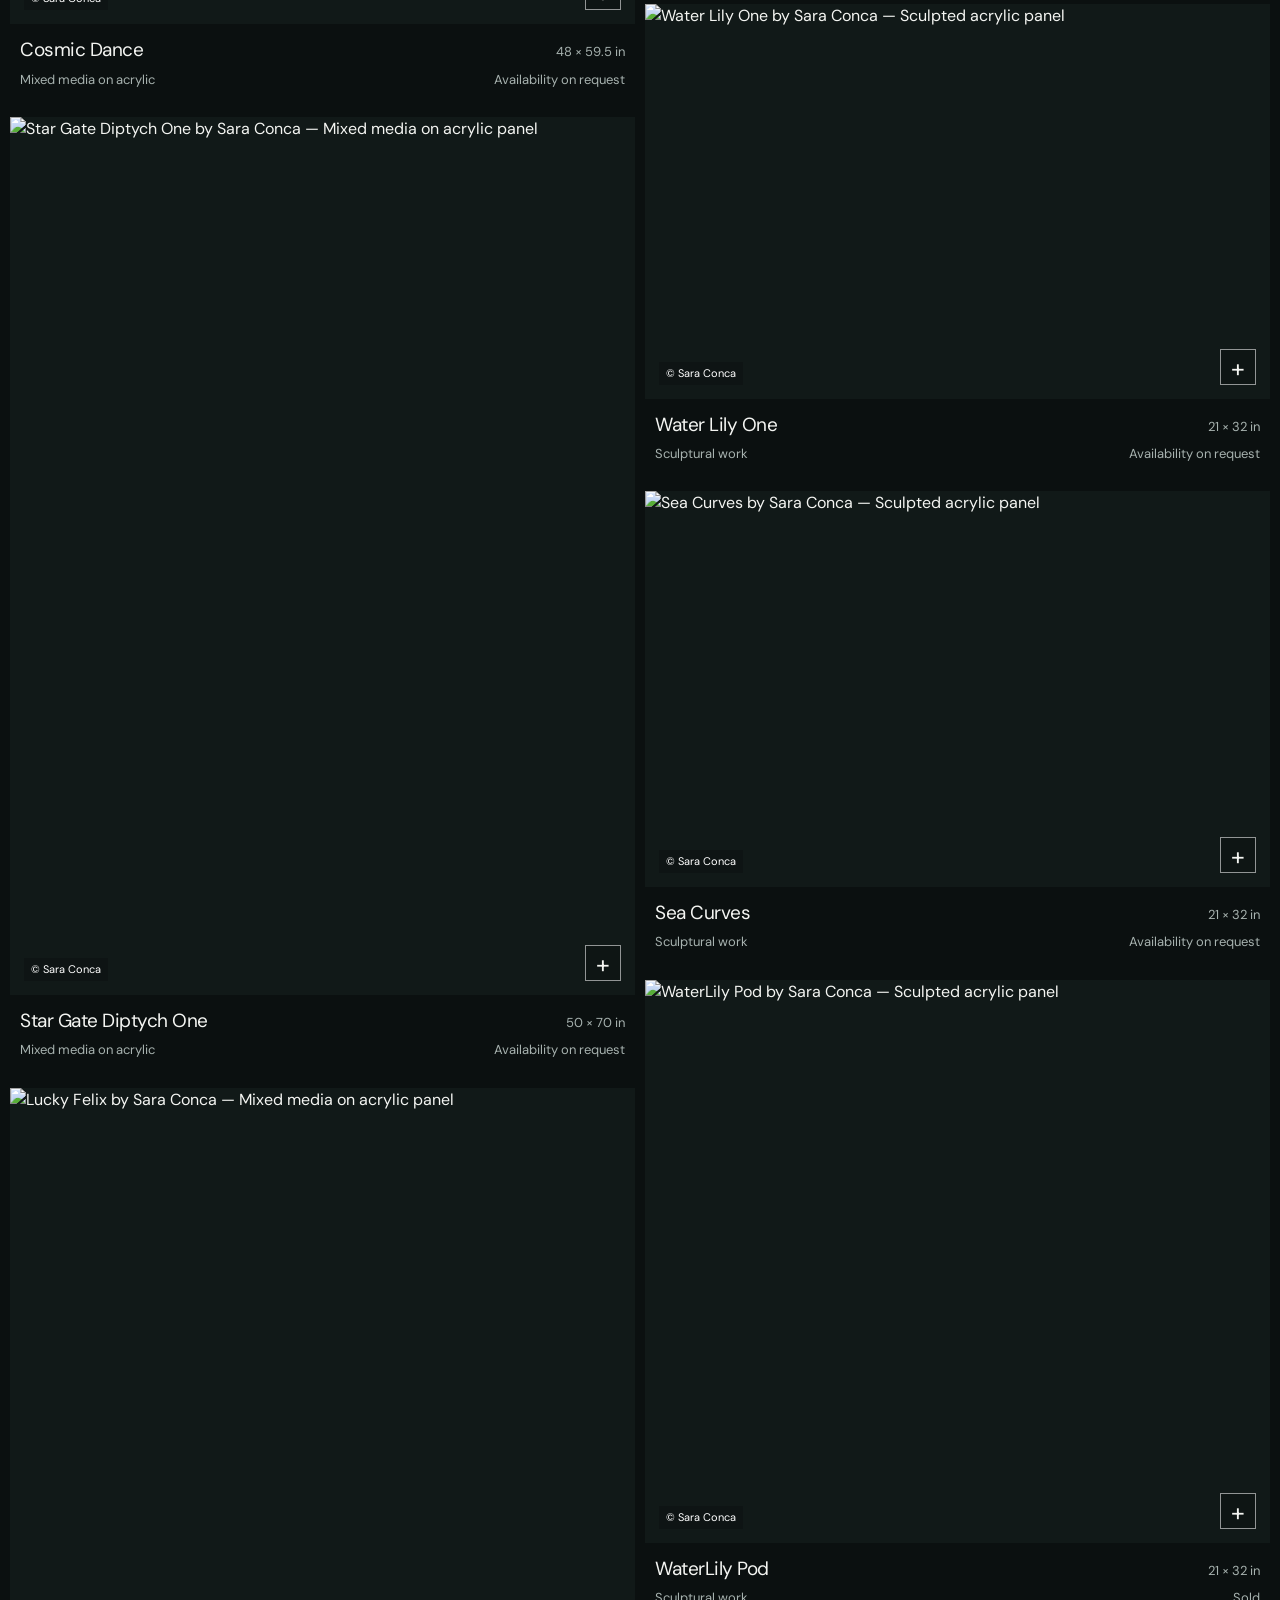
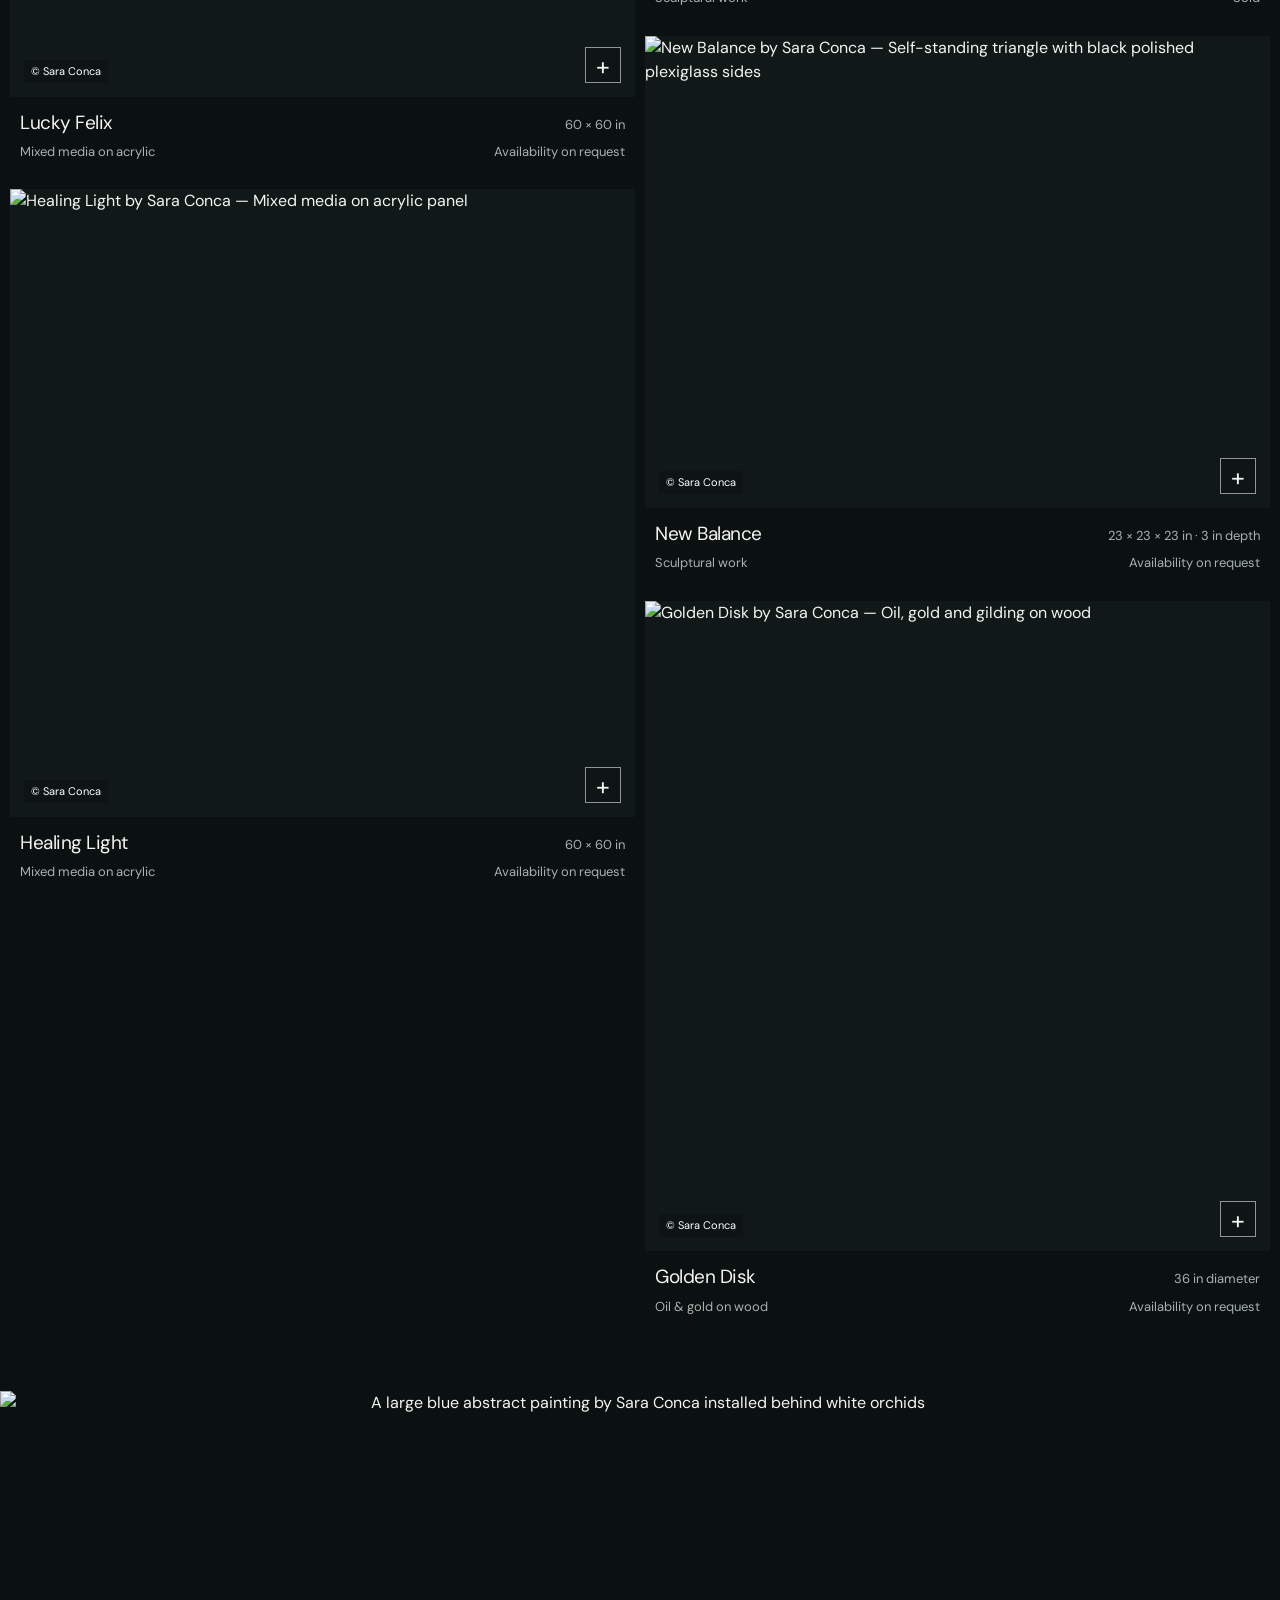
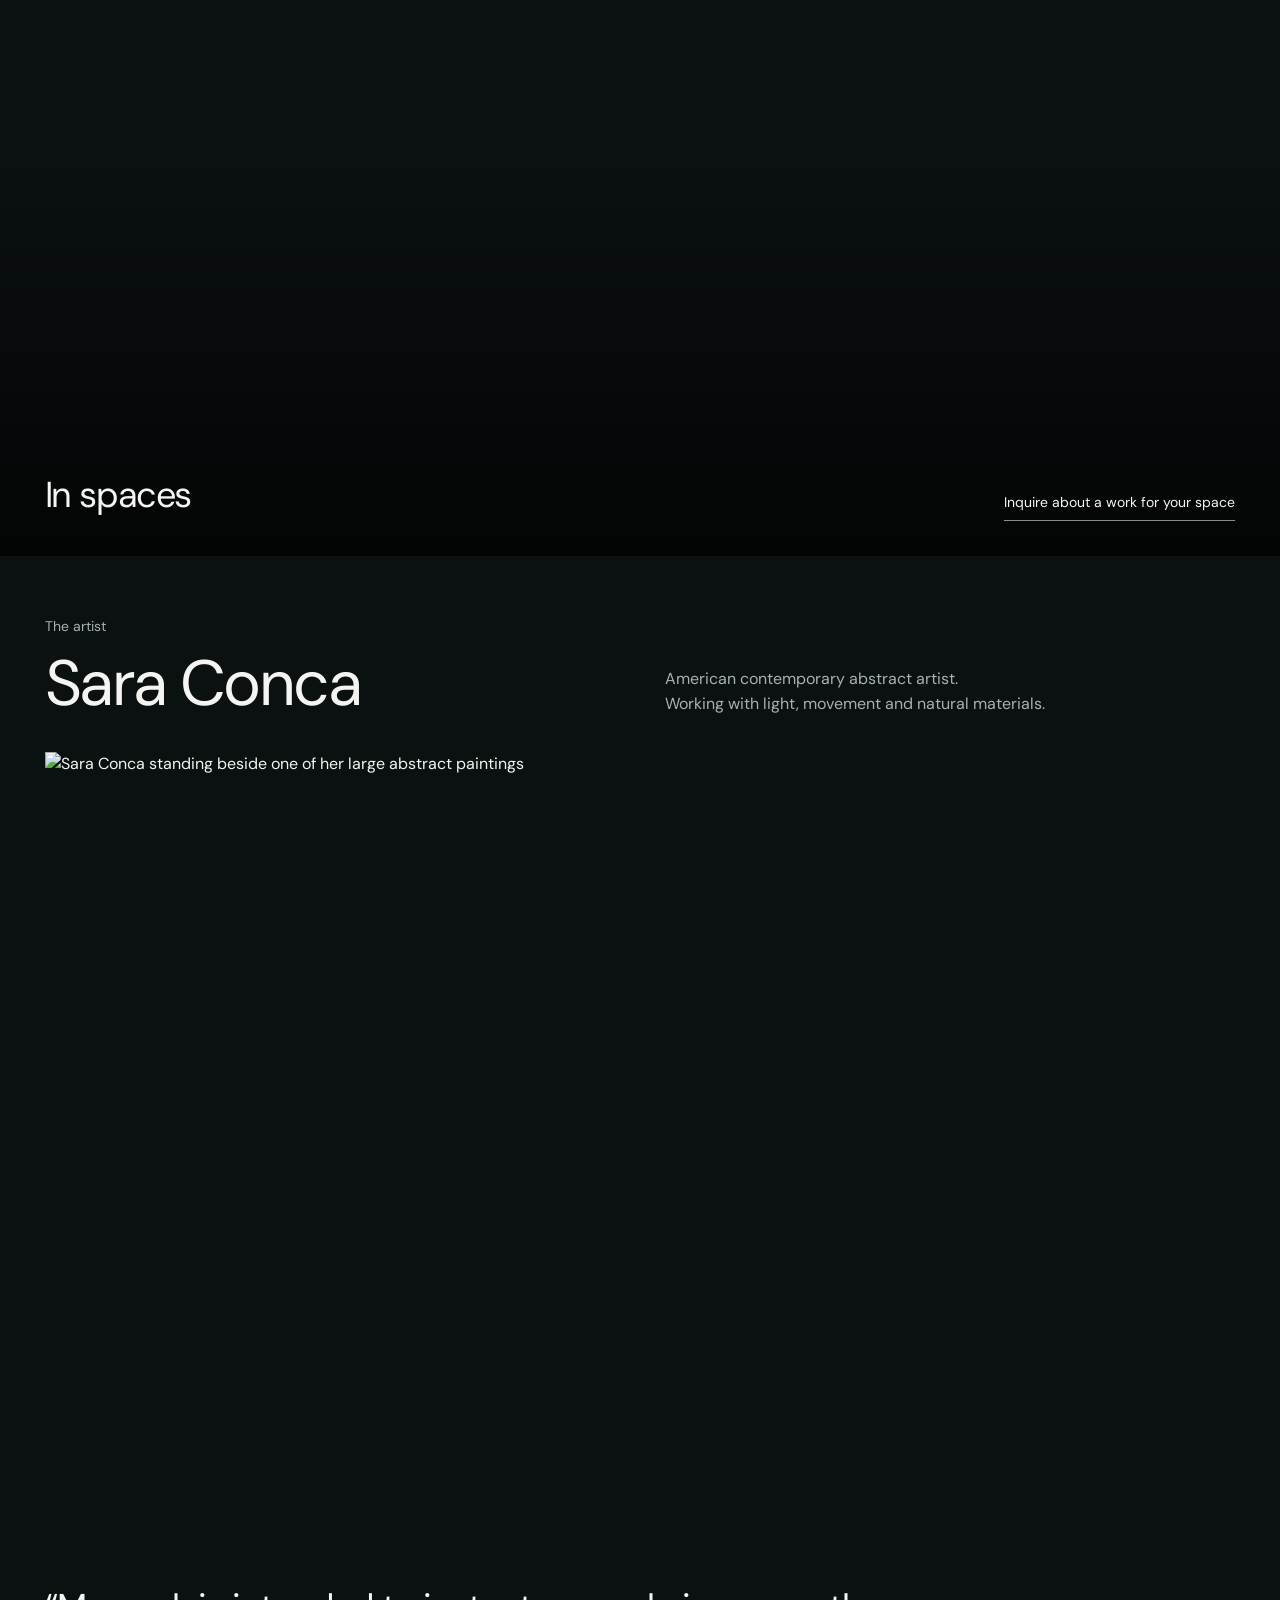
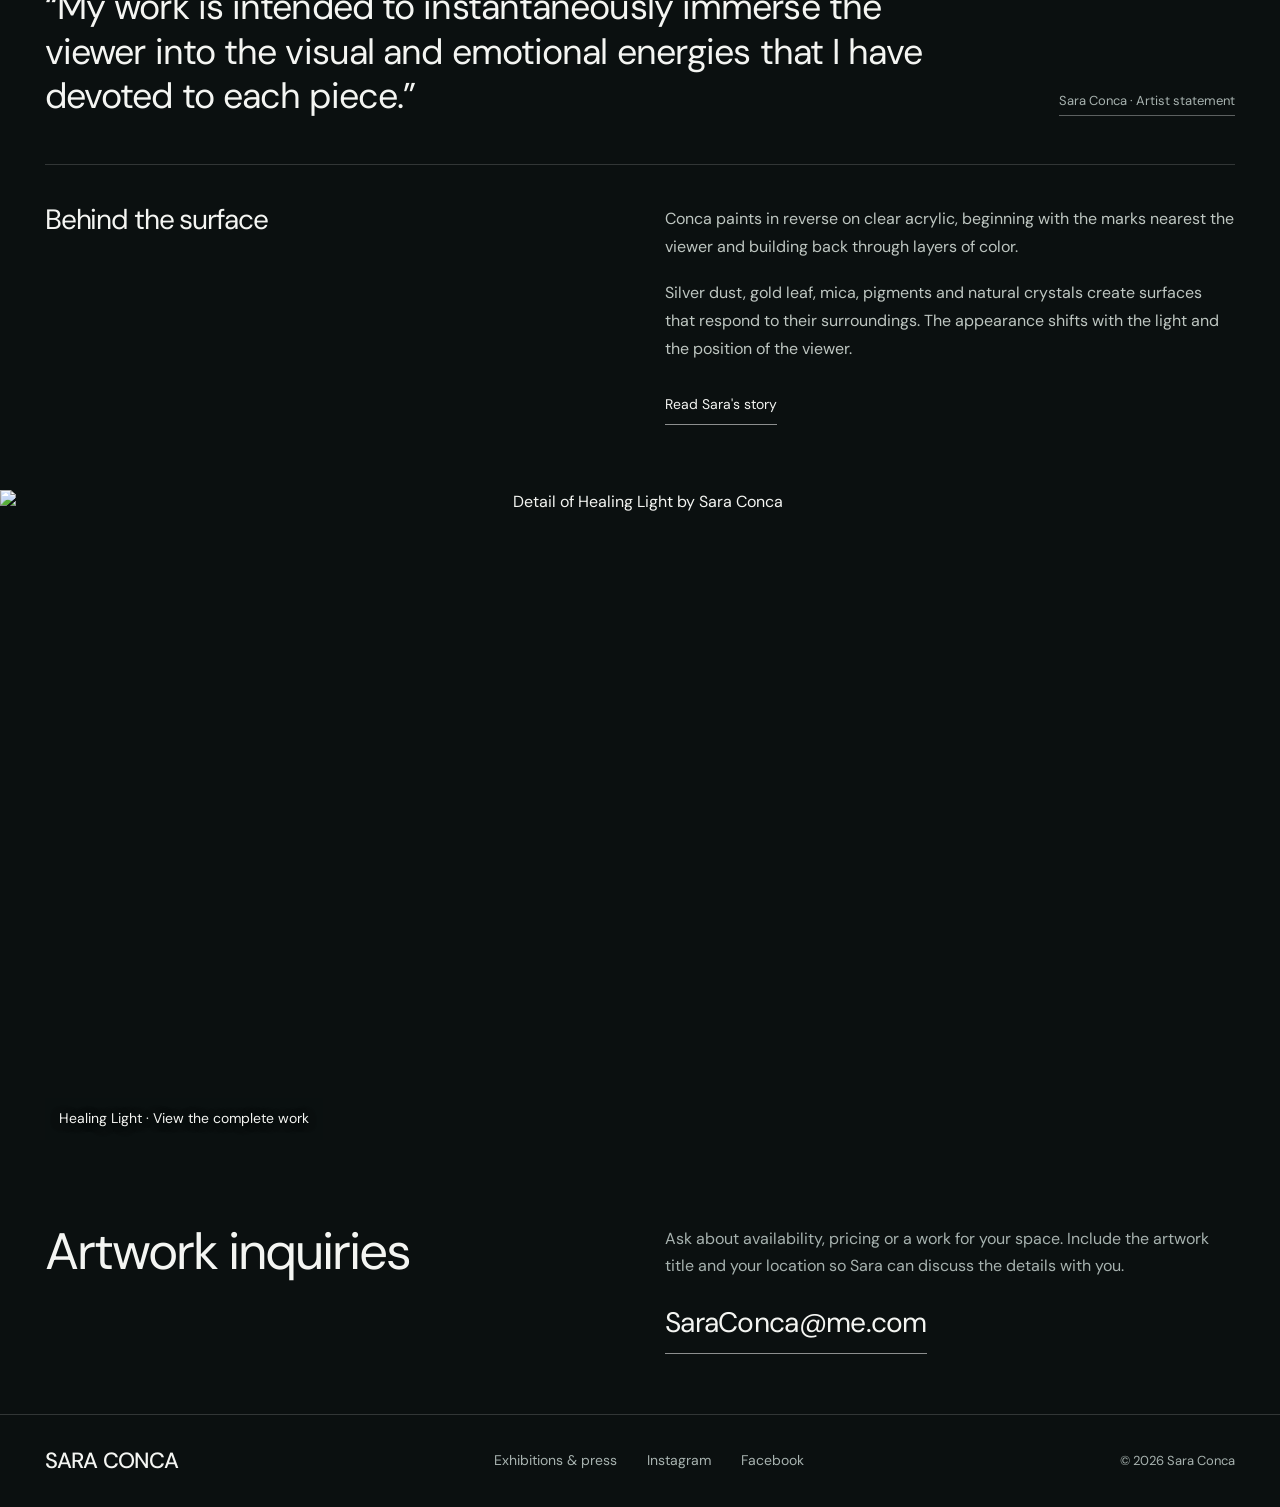
==== commit 5b374f64: "Frame the opening on Sara's left-wall paintings without sculpture" ====
--- a/docs/index.html
+++ b/docs/index.html
@@ -10,12 +10,12 @@
   <meta property="og:title" content="Sara Conca | Contemporary Abstract & Mixed Media Art">
   <meta property="og:description" content="Explore Sara Conca's paintings, materials and installations. View individual works and inquire directly.">
   <meta property="og:type" content="website">
-  <meta property="og:image" content="https://static.wixstatic.com/media/c8e106_70e5ab652d6e47c9ba79e4bf04c22ae7~mv2.jpg/v1/fit/w_1600,h_1600,q_85/c8e106_70e5ab652d6e47c9ba79e4bf04c22ae7~mv2.jpg">
+  <meta property="og:image" content="https://static.wixstatic.com/media/c8e106_70e5ab652d6e47c9ba79e4bf04c22ae7~mv2.jpg/v1/crop/x_0,y_164,w_768,h_576/gallery-paintings.jpg">
   <meta property="og:url" content="https://presidente49.github.io/sara-conca-gallery-preview/">
   <meta name="twitter:card" content="summary_large_image">
   <link rel="icon" href="assets/favicon.svg" type="image/svg+xml">
-  <link rel="preload" href="https://static.wixstatic.com/media/c8e106_70e5ab652d6e47c9ba79e4bf04c22ae7~mv2.jpg/v1/fit/w_1600,h_1600,q_85/c8e106_70e5ab652d6e47c9ba79e4bf04c22ae7~mv2.jpg" as="image" fetchpriority="high">
-  <link rel="stylesheet" href="styles.css?v=3">
+  <link rel="preload" href="https://static.wixstatic.com/media/c8e106_70e5ab652d6e47c9ba79e4bf04c22ae7~mv2.jpg/v1/crop/x_0,y_164,w_768,h_576/gallery-paintings.jpg" as="image" fetchpriority="high">
+  <link rel="stylesheet" href="styles.css?v=4">
   <script type="module" src="app.js?v=3"></script>
 </head>
 <body>
@@ -36,7 +36,7 @@
   <main id="top">
     <section class="journey" id="journey" aria-label="Enter Sara Conca's gallery">
       <div class="dream-stage" id="dream-stage">
-        <button class="gallery-photo" id="opening-photo" data-photo="https://static.wixstatic.com/media/c8e106_70e5ab652d6e47c9ba79e4bf04c22ae7~mv2.jpg/v1/fit/w_1600,h_1600,q_85/c8e106_70e5ab652d6e47c9ba79e4bf04c22ae7~mv2.jpg" data-photo-title="Paintings in a gallery" aria-label="Open the full gallery photograph"><img id="gallery-opening" src="https://static.wixstatic.com/media/c8e106_70e5ab652d6e47c9ba79e4bf04c22ae7~mv2.jpg/v1/fit/w_1600,h_1600,q_85/c8e106_70e5ab652d6e47c9ba79e4bf04c22ae7~mv2.jpg" alt="Sara Conca's blue abstract paintings installed on the walls of a gallery" width="1600" height="1200" fetchpriority="high"></button>
+        <button class="gallery-photo" id="opening-photo" data-photo="https://static.wixstatic.com/media/c8e106_70e5ab652d6e47c9ba79e4bf04c22ae7~mv2.jpg/v1/crop/x_0,y_164,w_768,h_576/gallery-paintings.jpg" data-photo-title="Paintings by Sara Conca" aria-label="Open the gallery painting detail"><img id="gallery-opening" src="https://static.wixstatic.com/media/c8e106_70e5ab652d6e47c9ba79e4bf04c22ae7~mv2.jpg/v1/crop/x_0,y_164,w_768,h_576/gallery-paintings.jpg" alt="Close view of Sara Conca’s two abstract paintings on the left gallery wall" width="768" height="576" fetchpriority="high"></button>
         <div id="detail-layer" class="detail-layer" inert aria-hidden="true"><button class="hero-detail-button artwork-trigger" data-art="secret-waterfall" aria-label="View Secret Waterfall"><img id="detail-image" src="https://static.wixstatic.com/media/c8e106_97acfa11d5484dfbb73710a58bc19e30~mv2.jpg/v1/fit/w_1600,h_1600,q_85/c8e106_97acfa11d5484dfbb73710a58bc19e30~mv2.jpg" alt="Detail of Secret Waterfall by Sara Conca" width="1600" height="1570"></button></div>
         <div class="hero-shade" aria-hidden="true"></div>
         <div class="opening-copy"><p>Art, in its element.</p><h1>Sara Conca</h1><div class="opening-bottom"><span>Contemporary abstract artist</span><a class="button button-light" href="#works">Explore the work</a></div></div>
--- a/docs/styles.css
+++ b/docs/styles.css
@@ -24,7 +24,7 @@
   --pad: clamp(20px, 3.5vw, 64px);
   --header-height: calc(86px + env(safe-area-inset-top, 0px));
   --stage-height: calc(100svh - var(--header-height));
-  --gallery-backdrop: url('https://static.wixstatic.com/media/c8e106_70e5ab652d6e47c9ba79e4bf04c22ae7~mv2.jpg/v1/fit/w_1600,h_1600,q_85/c8e106_70e5ab652d6e47c9ba79e4bf04c22ae7~mv2.jpg');
+  --gallery-backdrop: url('https://static.wixstatic.com/media/c8e106_70e5ab652d6e47c9ba79e4bf04c22ae7~mv2.jpg/v1/crop/x_0,y_164,w_768,h_576/gallery-paintings.jpg');
   color-scheme: dark;
   font-family: DM, 'Helvetica Neue', Arial, sans-serif;
 }
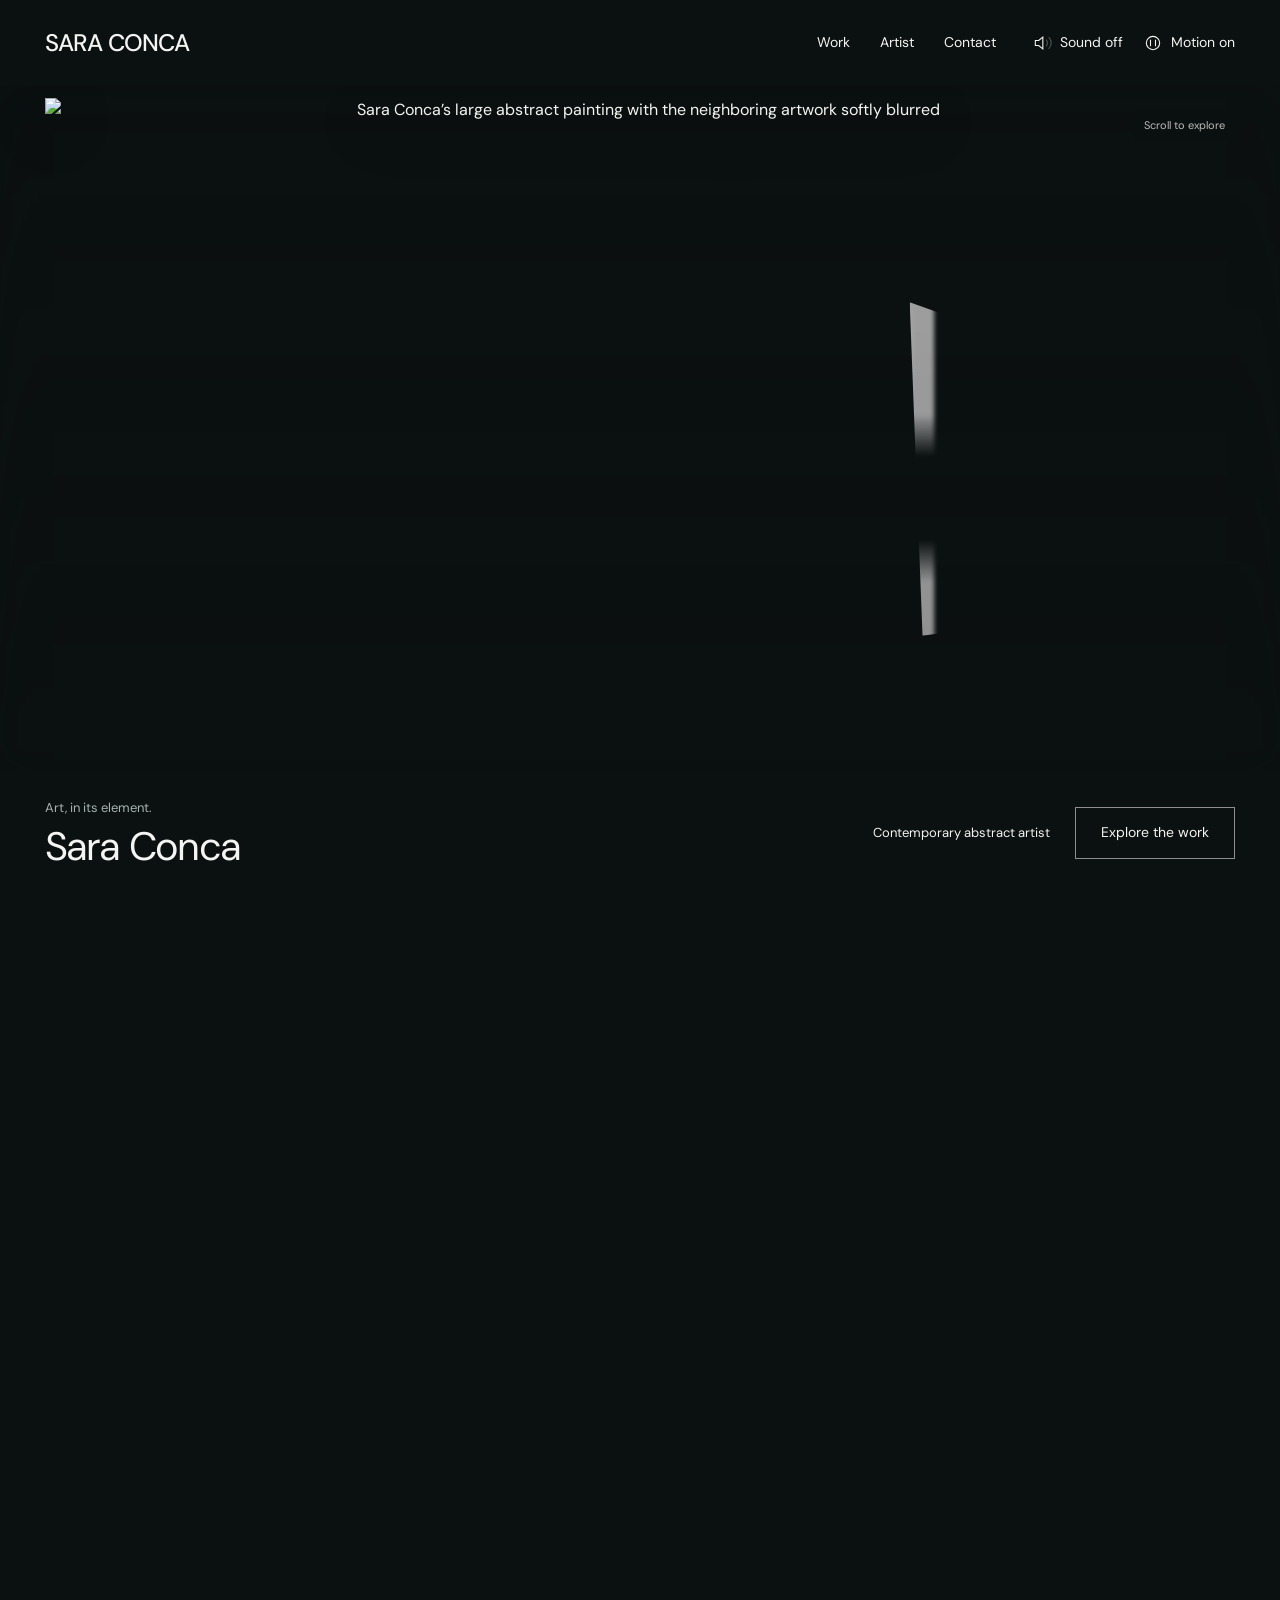
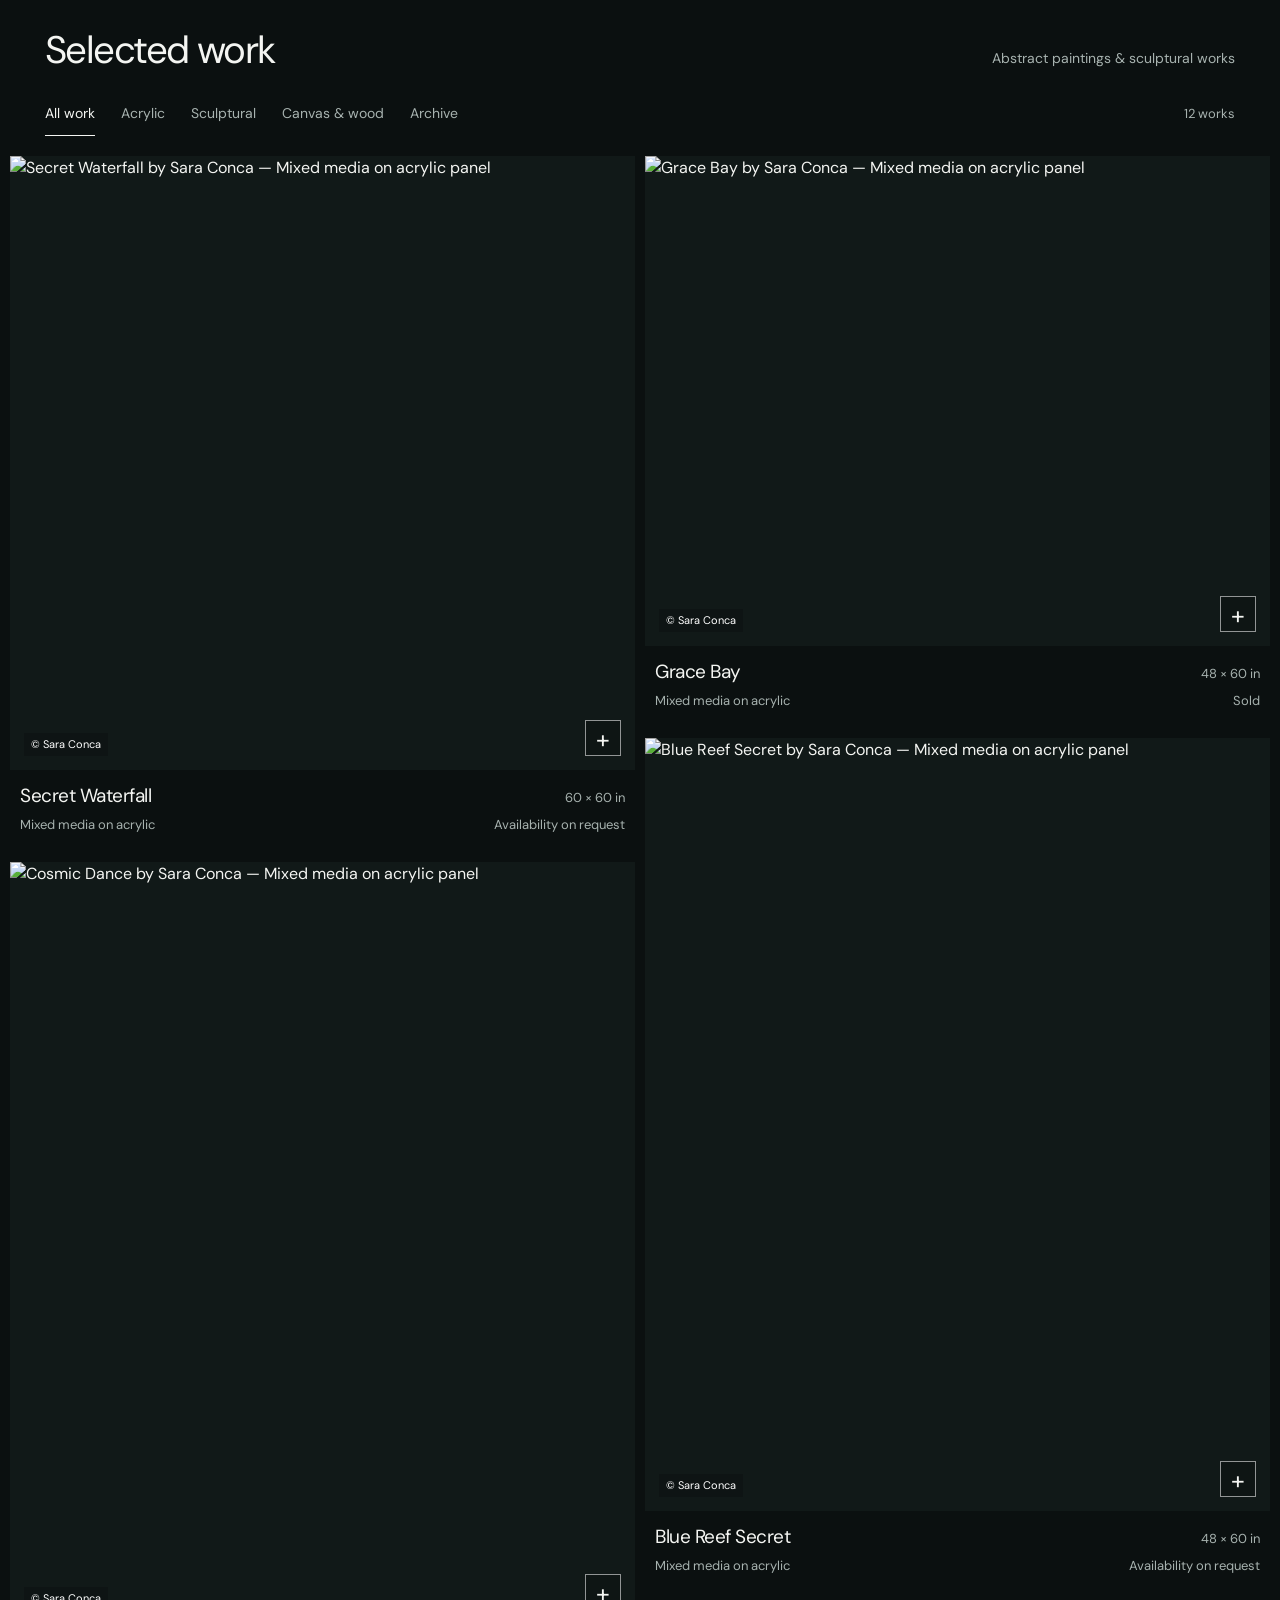
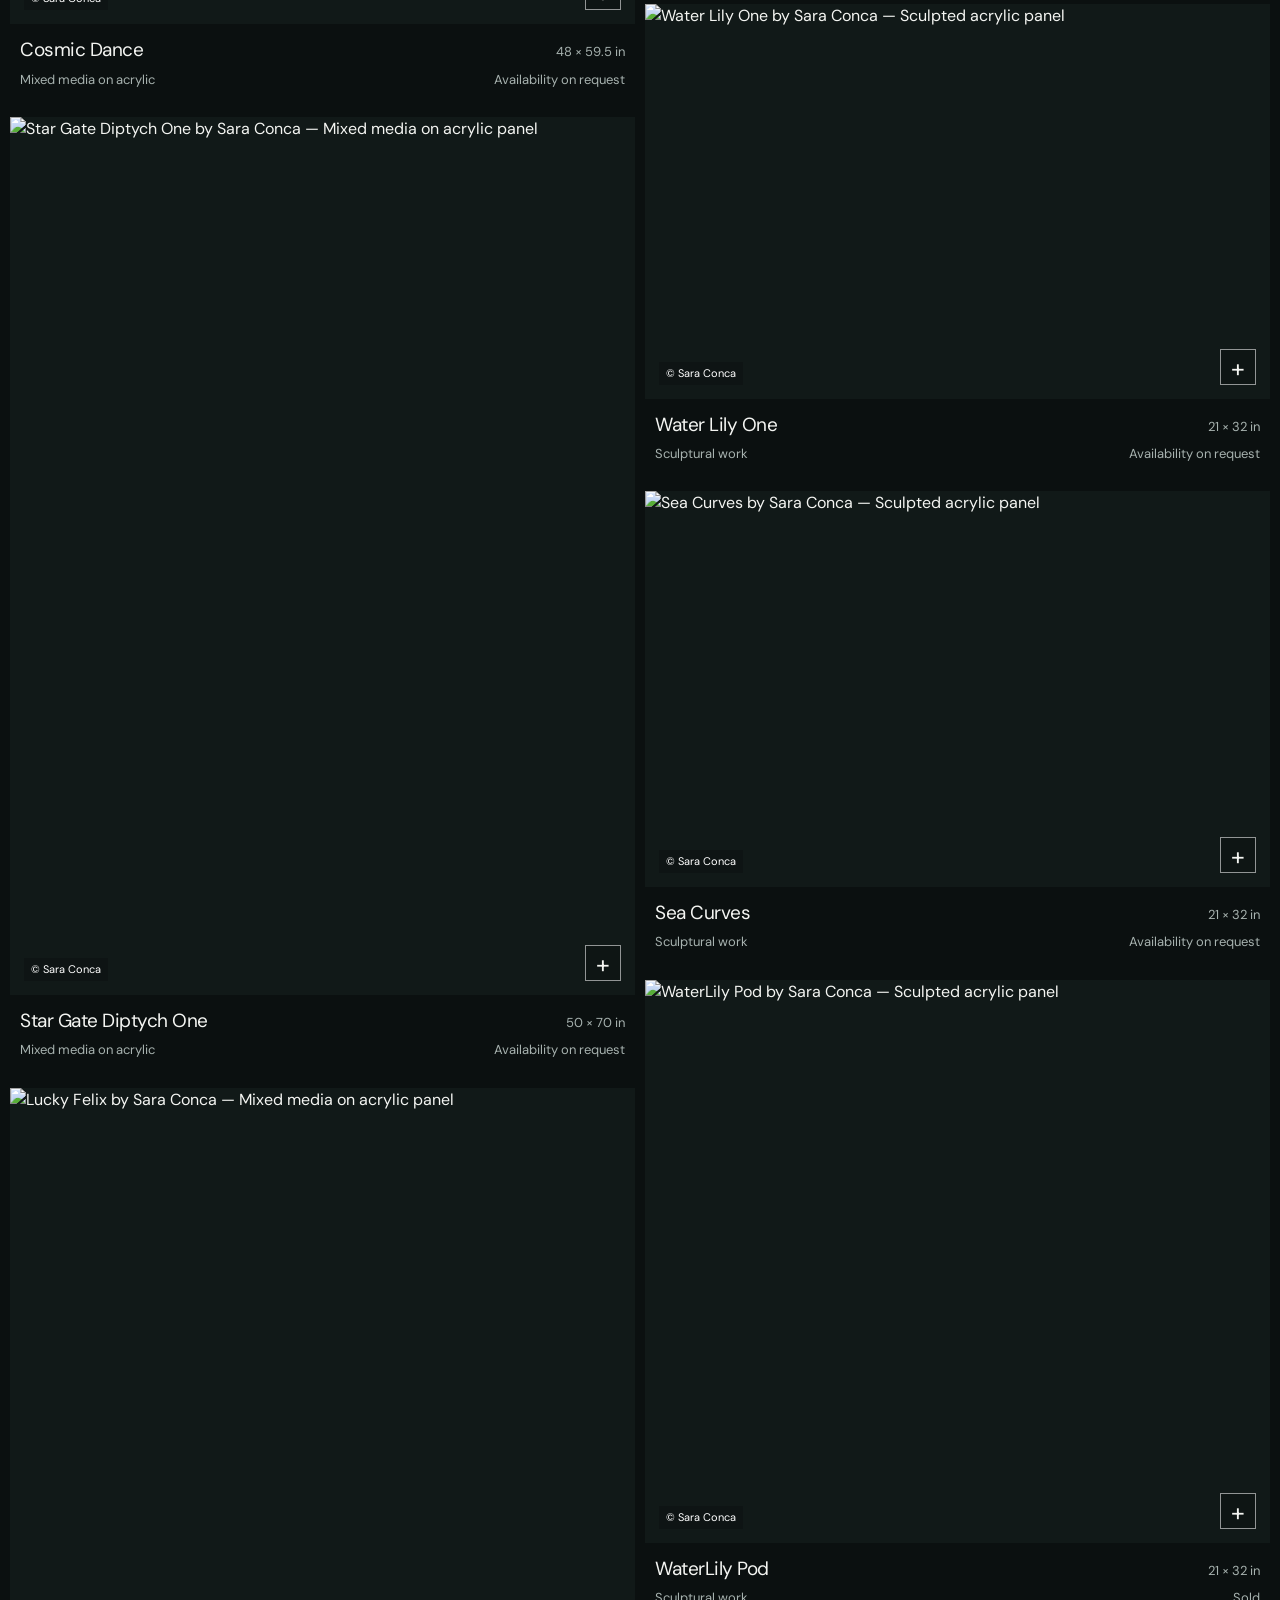
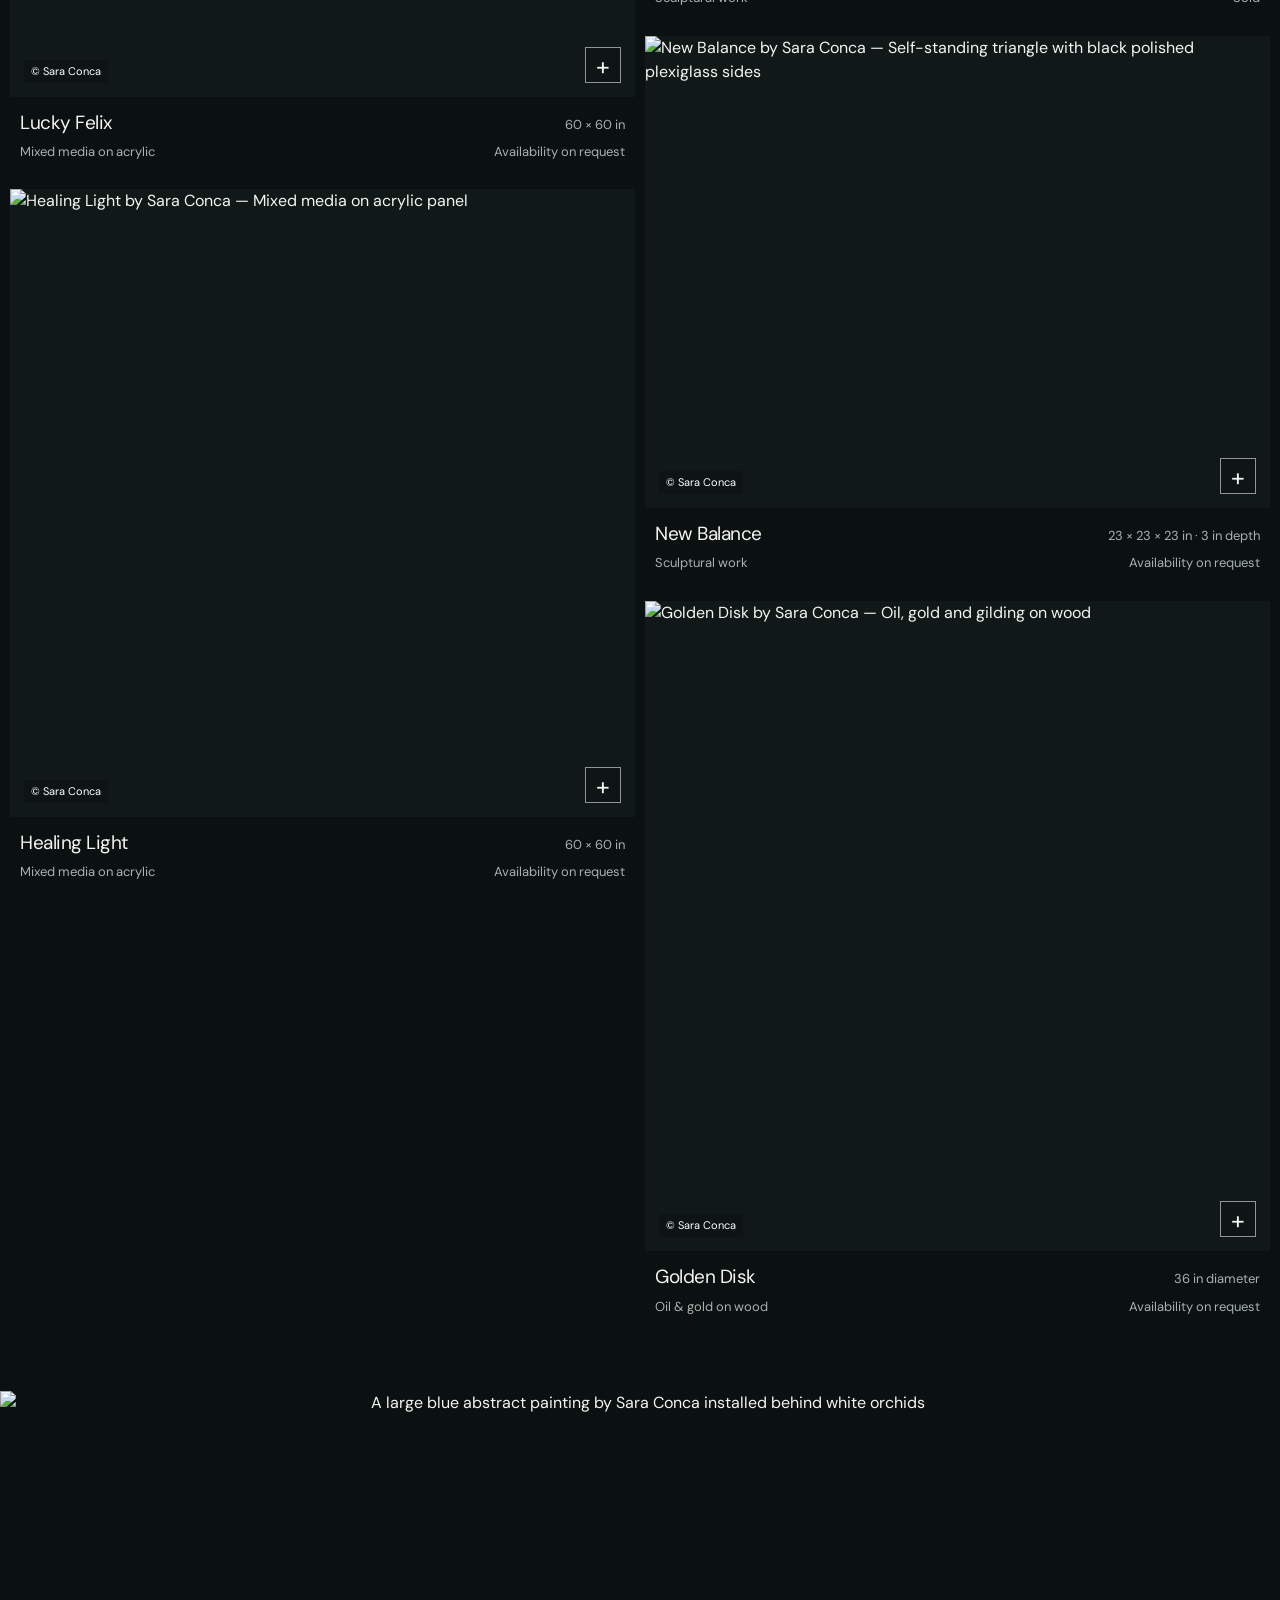
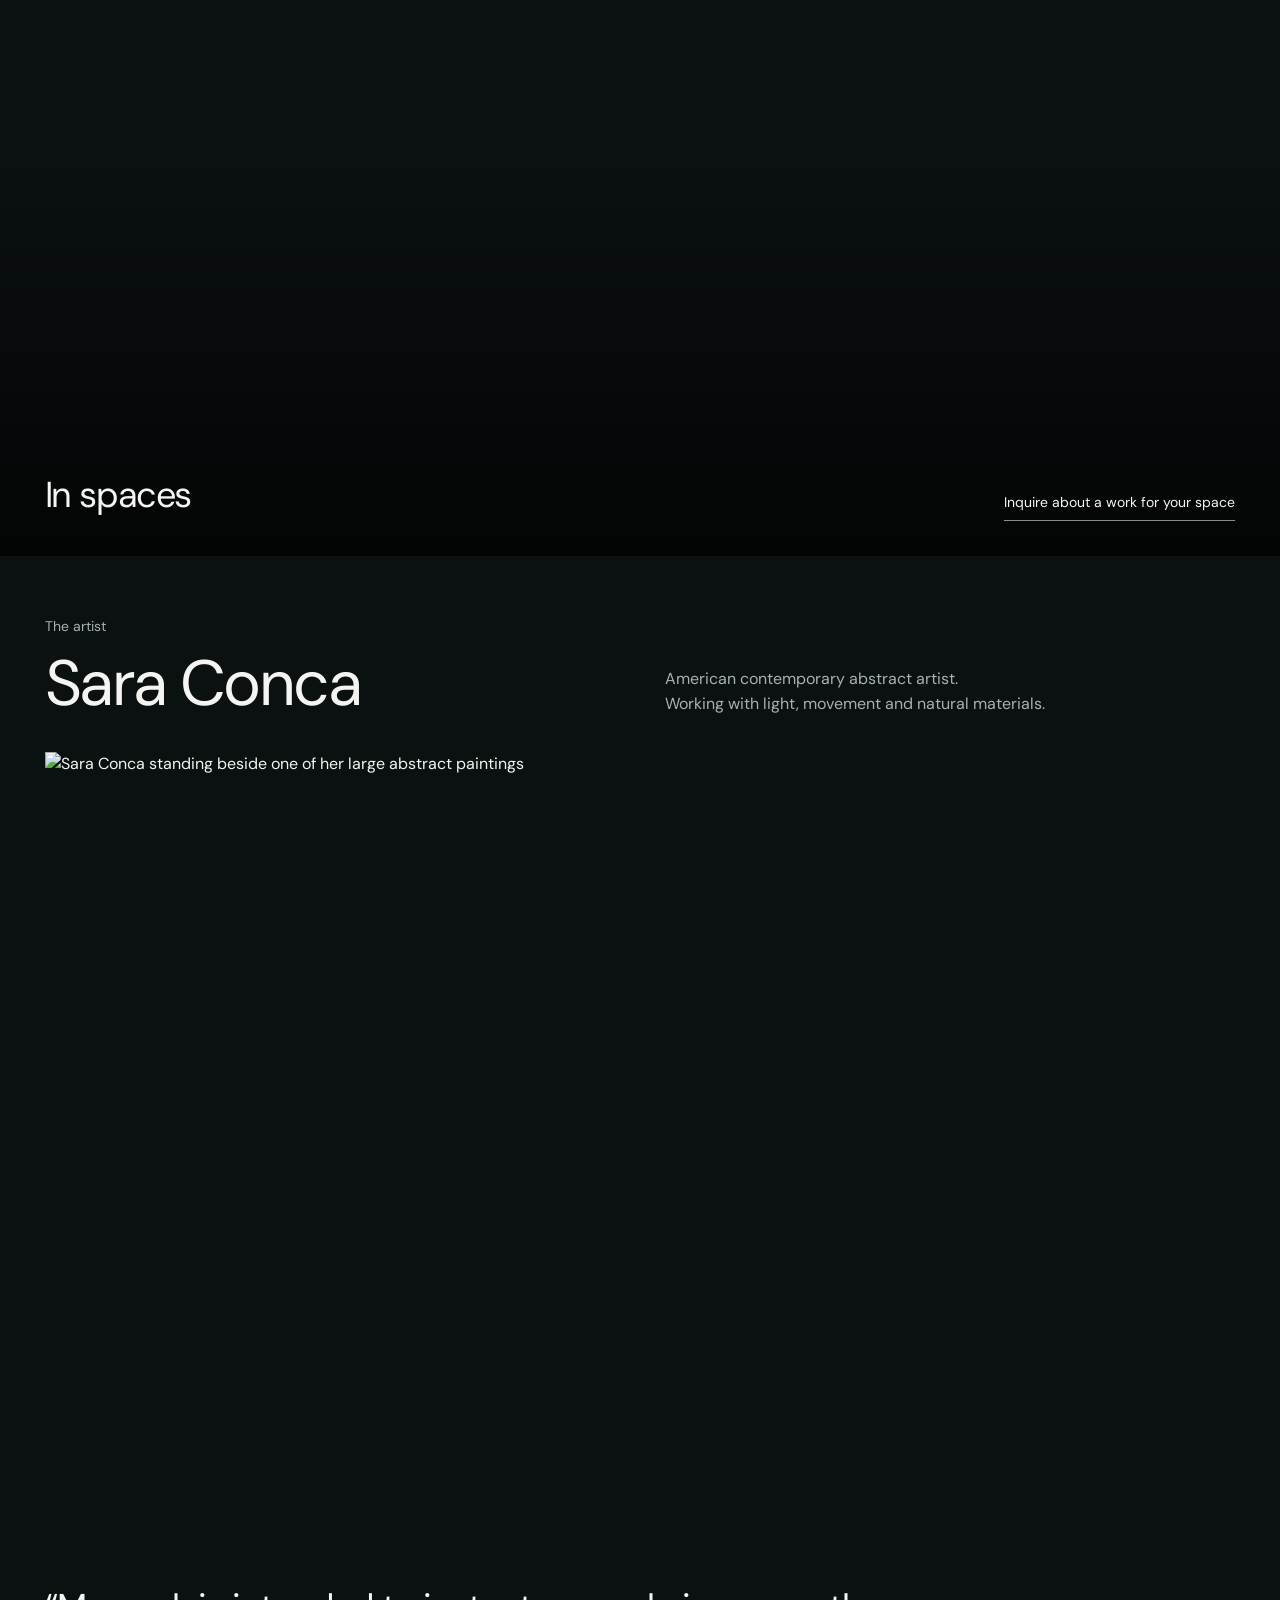
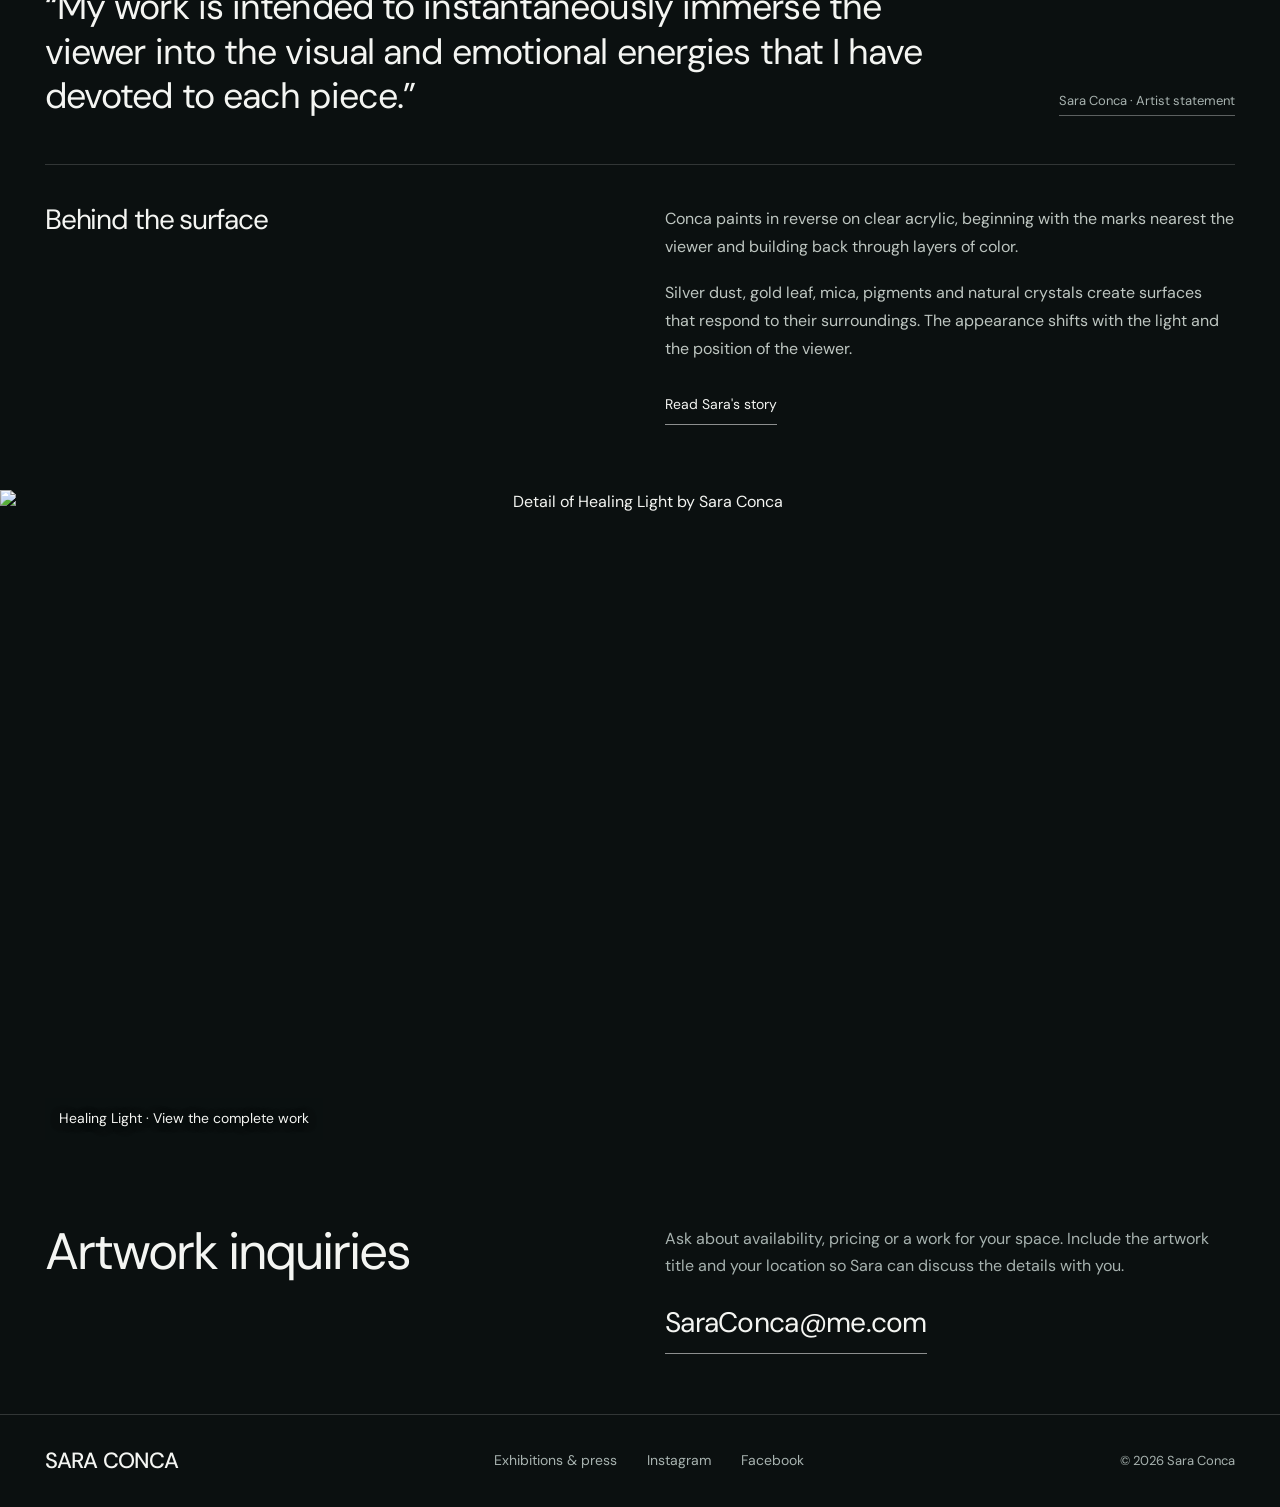
==== commit 71c33bf4: "Gently soften the neighboring artwork while keeping Sara's painting sharp" ====
--- a/docs/index.html
+++ b/docs/index.html
@@ -15,8 +15,8 @@
   <meta name="twitter:card" content="summary_large_image">
   <link rel="icon" href="assets/favicon.svg" type="image/svg+xml">
   <link rel="preload" href="https://static.wixstatic.com/media/c8e106_70e5ab652d6e47c9ba79e4bf04c22ae7~mv2.jpg/v1/crop/x_0,y_164,w_768,h_576/gallery-paintings.jpg" as="image" fetchpriority="high">
-  <link rel="stylesheet" href="styles.css?v=4">
-  <script type="module" src="app.js?v=3"></script>
+  <link rel="stylesheet" href="styles.css?v=5">
+  <script type="module" src="app.js?v=5"></script>
 </head>
 <body>
   <a class="skip-link" href="#works">Skip to the work</a>
@@ -36,7 +36,7 @@
   <main id="top">
     <section class="journey" id="journey" aria-label="Enter Sara Conca's gallery">
       <div class="dream-stage" id="dream-stage">
-        <button class="gallery-photo" id="opening-photo" data-photo="https://static.wixstatic.com/media/c8e106_70e5ab652d6e47c9ba79e4bf04c22ae7~mv2.jpg/v1/crop/x_0,y_164,w_768,h_576/gallery-paintings.jpg" data-photo-title="Paintings by Sara Conca" aria-label="Open the gallery painting detail"><img id="gallery-opening" src="https://static.wixstatic.com/media/c8e106_70e5ab652d6e47c9ba79e4bf04c22ae7~mv2.jpg/v1/crop/x_0,y_164,w_768,h_576/gallery-paintings.jpg" alt="Close view of Sara Conca’s two abstract paintings on the left gallery wall" width="768" height="576" fetchpriority="high"></button>
+        <button class="gallery-photo" id="opening-photo" data-soften-right data-photo="https://static.wixstatic.com/media/c8e106_70e5ab652d6e47c9ba79e4bf04c22ae7~mv2.jpg/v1/crop/x_0,y_164,w_768,h_576/gallery-paintings.jpg" data-photo-title="Sara Conca · Gallery detail" aria-label="Open the gallery painting detail"><img id="gallery-opening" src="https://static.wixstatic.com/media/c8e106_70e5ab652d6e47c9ba79e4bf04c22ae7~mv2.jpg/v1/crop/x_0,y_164,w_768,h_576/gallery-paintings.jpg" alt="Sara Conca’s large abstract painting with the neighboring artwork softly blurred" width="768" height="576" fetchpriority="high"><svg id="hero-softening" class="hero-softening" viewBox="0 0 768 576" preserveAspectRatio="xMidYMid meet" aria-hidden="true" focusable="false"><defs><clipPath id="hero-friend-region"><polygon points="615,175 738,219 744,444 626,461"/></clipPath><filter id="hero-friend-blur" x="-5%" y="-5%" width="110%" height="110%"><feGaussianBlur stdDeviation="1.6"/></filter></defs><g clip-path="url(#hero-friend-region)"><image href="https://static.wixstatic.com/media/c8e106_70e5ab652d6e47c9ba79e4bf04c22ae7~mv2.jpg/v1/crop/x_0,y_164,w_768,h_576/gallery-paintings.jpg" width="768" height="576" filter="url(#hero-friend-blur)"/></g></svg></button>
         <div id="detail-layer" class="detail-layer" inert aria-hidden="true"><button class="hero-detail-button artwork-trigger" data-art="secret-waterfall" aria-label="View Secret Waterfall"><img id="detail-image" src="https://static.wixstatic.com/media/c8e106_97acfa11d5484dfbb73710a58bc19e30~mv2.jpg/v1/fit/w_1600,h_1600,q_85/c8e106_97acfa11d5484dfbb73710a58bc19e30~mv2.jpg" alt="Detail of Secret Waterfall by Sara Conca" width="1600" height="1570"></button></div>
         <div class="hero-shade" aria-hidden="true"></div>
         <div class="opening-copy"><p>Art, in its element.</p><h1>Sara Conca</h1><div class="opening-bottom"><span>Contemporary abstract artist</span><a class="button button-light" href="#works">Explore the work</a></div></div>
@@ -80,6 +80,6 @@
   </main>
   <footer class="site-footer"><a class="wordmark" href="#top">SARA CONCA</a><div><a href="https://www.saraconcafineart.com/press" target="_blank" rel="noopener noreferrer">Exhibitions & press</a><a href="https://www.instagram.com/saraconca/" target="_blank" rel="noopener noreferrer">Instagram</a><a href="https://www.facebook.com/SaraConcaArtist/" target="_blank" rel="noopener noreferrer">Facebook</a></div><span>© <span id="year">2026</span> Sara Conca</span></footer>
 
-  <dialog class="art-viewer" id="art-viewer" aria-labelledby="viewer-title" closedby="any"><div class="viewer-shell"><div class="viewer-top"><span>Sara Conca</span><button id="viewer-close" class="viewer-close" aria-label="Close artwork viewer">Close <span aria-hidden="true">×</span></button></div><div class="viewer-content"><div class="viewer-image-wrap"><img id="viewer-image" alt=""></div><div class="viewer-info"><span class="viewer-number" id="viewer-number"></span><h2 id="viewer-title"></h2><p class="viewer-medium" id="viewer-medium"></p><p id="viewer-dimensions"></p><p class="viewer-status" id="viewer-status"></p><a class="viewer-inquire" id="viewer-inquire" href="mailto:SaraConca@me.com">Inquire about this work</a><a class="underlined-link" id="viewer-page" href="#works">Artwork details & link</a><div class="viewer-navigation"><button id="viewer-previous" aria-label="Previous artwork">Previous</button><button id="viewer-next" aria-label="Next artwork">Next</button></div></div></div></div></dialog>
+  <dialog class="art-viewer" id="art-viewer" aria-labelledby="viewer-title" closedby="any"><div class="viewer-shell"><div class="viewer-top"><span>Sara Conca</span><button id="viewer-close" class="viewer-close" aria-label="Close artwork viewer">Close <span aria-hidden="true">×</span></button></div><div class="viewer-content"><div class="viewer-image-wrap"><img id="viewer-image" alt=""><svg id="viewer-softening" class="viewer-softening" viewBox="0 0 768 576" preserveAspectRatio="xMidYMid meet" aria-hidden="true" focusable="false" hidden><defs><clipPath id="viewer-friend-region"><polygon points="615,175 738,219 744,444 626,461"/></clipPath><filter id="viewer-friend-blur" x="-5%" y="-5%" width="110%" height="110%"><feGaussianBlur stdDeviation="1.6"/></filter></defs><g clip-path="url(#viewer-friend-region)"><image id="viewer-softening-image" href="" width="768" height="576" filter="url(#viewer-friend-blur)"/></g></svg></div><div class="viewer-info"><span class="viewer-number" id="viewer-number"></span><h2 id="viewer-title"></h2><p class="viewer-medium" id="viewer-medium"></p><p id="viewer-dimensions"></p><p class="viewer-status" id="viewer-status"></p><a class="viewer-inquire" id="viewer-inquire" href="mailto:SaraConca@me.com">Inquire about this work</a><a class="underlined-link" id="viewer-page" href="#works">Artwork details & link</a><div class="viewer-navigation"><button id="viewer-previous" aria-label="Previous artwork">Previous</button><button id="viewer-next" aria-label="Next artwork">Next</button></div></div></div></div></dialog>
 </body>
 </html>
--- a/docs/styles.css
+++ b/docs/styles.css
@@ -69,6 +69,7 @@
 .gallery-photo { position: relative; grid-area: 1 / 1; width: 100%; height: 100%; min-height: 0; overflow: hidden; padding: 12px var(--pad) 0; isolation: isolate; }
 .gallery-photo::before { content: ''; position: absolute; z-index: -1; inset: -40px; background: linear-gradient(#0b10107a, #0b1010d9), var(--gallery-backdrop) center / cover; filter: blur(34px); opacity: .65; }
 #gallery-opening { width: 100%; height: 100%; object-fit: contain; object-position: center; transform-origin: center; filter: drop-shadow(0 12px 28px #0005); }
+.hero-softening { position: absolute; left: var(--pad); top: 12px; width: calc(100% - 2 * var(--pad)); height: calc(100% - 12px); pointer-events: none; transform-origin: center; }
 .detail-layer { position: absolute; inset: 0; opacity: 0; pointer-events: none; }
 .hero-detail-button { display: block; width: 100%; height: 100%; padding: 0; }
 #dream-stage[data-detail-active=true] .detail-layer { pointer-events: auto; }
@@ -153,11 +154,12 @@
 .viewer-image-wrap::before { content: ''; position: absolute; inset: -35px; z-index: -1; background: linear-gradient(#080c0c77,#080c0c77), var(--art-backdrop) center/cover; filter: blur(32px); opacity: .5; }
 .viewer-image-wrap::after { content: 'Sara Conca · Reproduction by permission'; position: absolute; bottom: 7px; left: 12px; font-size: 10px; color: #d7ddda; pointer-events: none; }
 .viewer-image-wrap img { position: absolute; left: 16px; top: 16px; width: calc(100% - 32px); height: calc(100% - 40px); max-height: none; object-fit: contain; filter: drop-shadow(0 12px 24px #0008); }
+.viewer-softening { position: absolute; left: 16px; top: 16px; width: calc(100% - 32px); height: calc(100% - 40px); pointer-events: none; transform-origin: center; }
 .artwork-wall::after { content: '© Sara Conca'; position: absolute; left: 14px; bottom: 14px; font-size: 11px; color: #fff; background: #0b101077; padding: 3px 7px; pointer-events: none; }
 .media-rights-note { position: fixed; bottom: 20px; left: 50%; transform: translateX(-50%); width: max-content; max-width: calc(100% - 32px); padding: 12px 18px; background: #182321; color: #fff; border: 1px solid #ffffff40; font-size: 13px; z-index: 120; }
 @media (hover:hover) and (prefers-reduced-motion:no-preference) {
-  .viewer-image-wrap img { transition: transform .65s cubic-bezier(.2,.65,.25,1); }
-  html:not([data-motion=off]) .viewer-image-wrap:hover img { transform: scale(1.025); }
+  .viewer-image-wrap img, .viewer-softening { transition: transform .65s cubic-bezier(.2,.65,.25,1); }
+  html:not([data-motion=off]) .viewer-image-wrap:hover img, html:not([data-motion=off]) .viewer-image-wrap:hover .viewer-softening { transform: scale(1.025); }
 }
 .viewer-info { display: flex; flex-direction: column; justify-content: center; padding-right: 10px; }
 .viewer-number { font-size: 13px; color: var(--muted); }
@@ -199,6 +201,7 @@
   .journey { height: var(--stage-height); }
   .dream-stage { position: relative; grid-template-rows: minmax(0, 1fr) 178px; }
   .gallery-photo { padding: 0; }
+  .hero-softening { inset: 0; width: 100%; height: 100%; }
   #gallery-opening { object-position: center; }
   #detail-image { object-position: 47% center; }
   .detail-copy { bottom: 28px; }
@@ -262,6 +265,7 @@
   .viewer-image-wrap img { max-height: 100%; }
   .art-viewer[data-kind=photo] .viewer-image-wrap { width: 100%; height: auto; min-height: 0; aspect-ratio: var(--photo-ratio, 4 / 3); }
   .art-viewer[data-kind=photo] .viewer-image-wrap img { position: relative; inset: auto; width: 100%; height: auto; max-height: none; object-fit: contain; }
+  .art-viewer[data-kind=photo] .viewer-softening { inset: 0; width: 100%; height: 100%; }
   .viewer-info { padding: 0 0 10px; }
   .viewer-info h2 { font-size: 28px; margin: 12px 0 20px; }
   .viewer-info .viewer-status { margin-top: 12px; }
